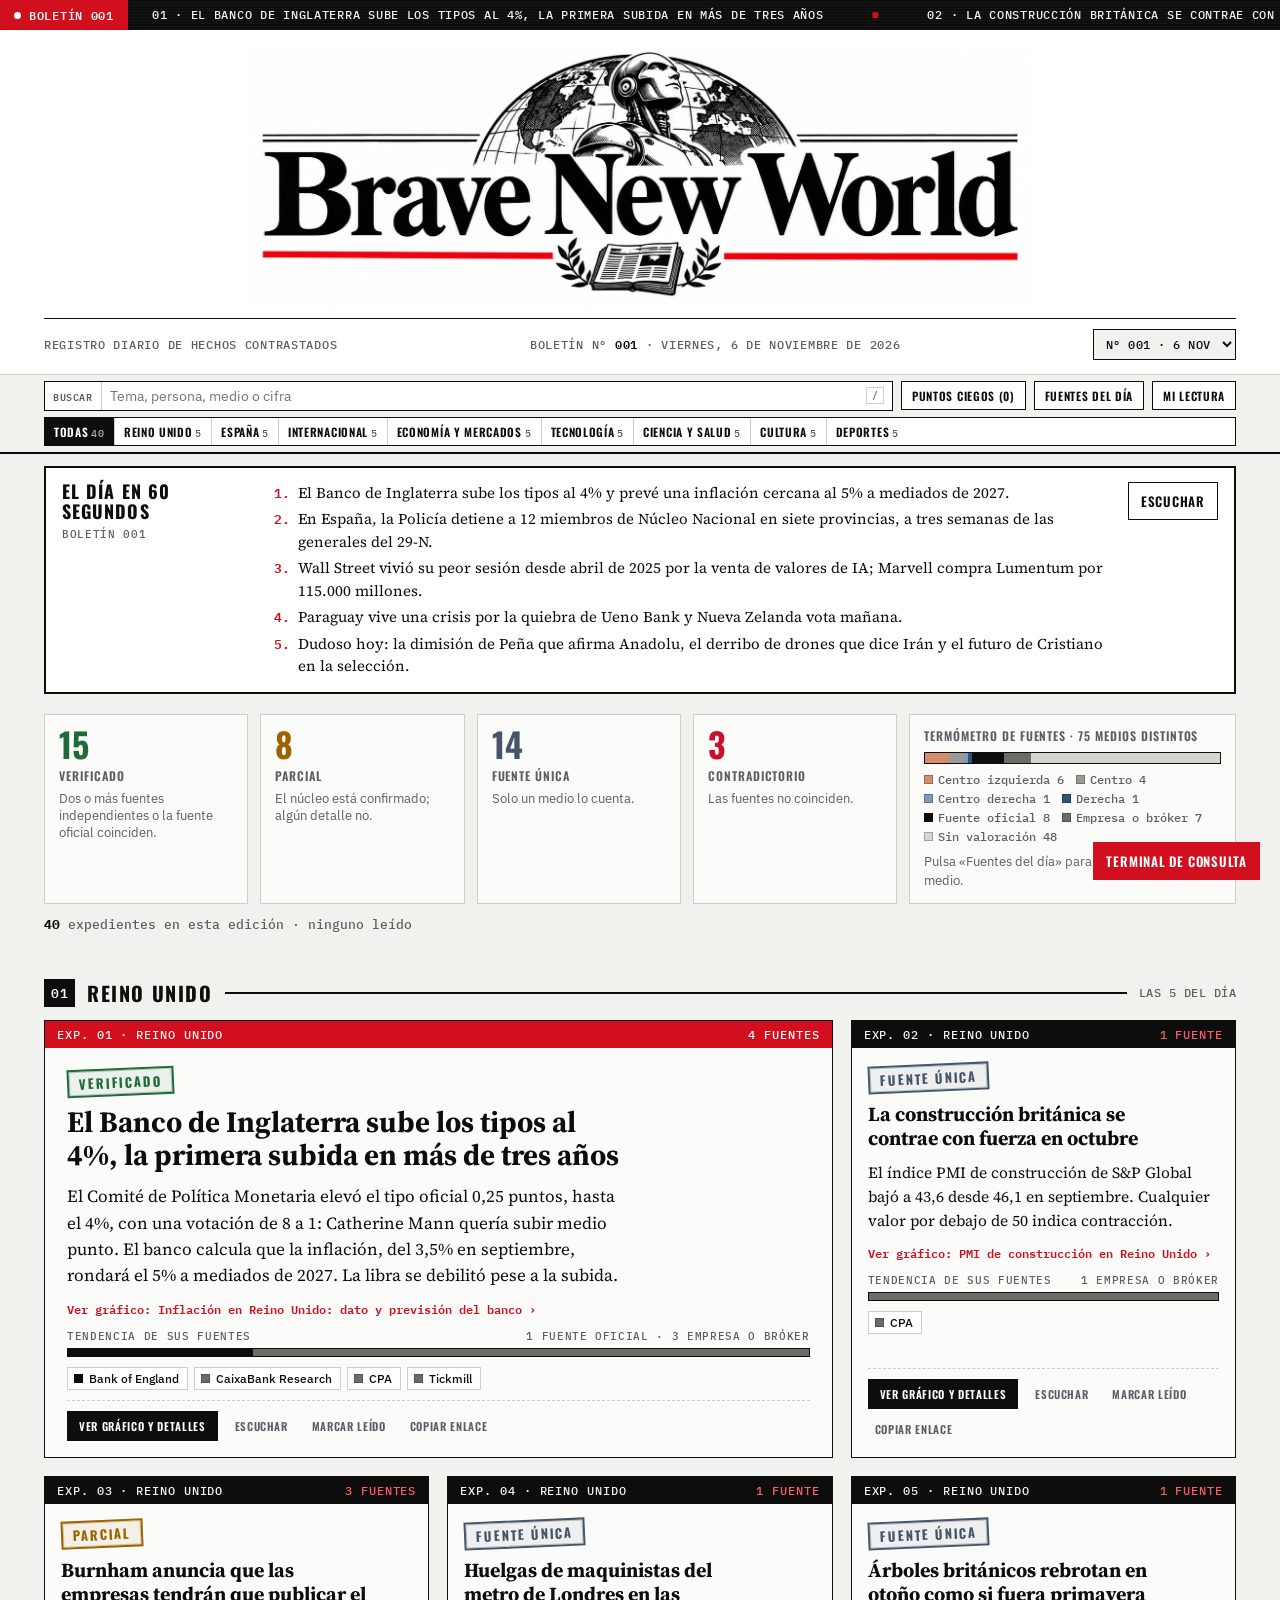
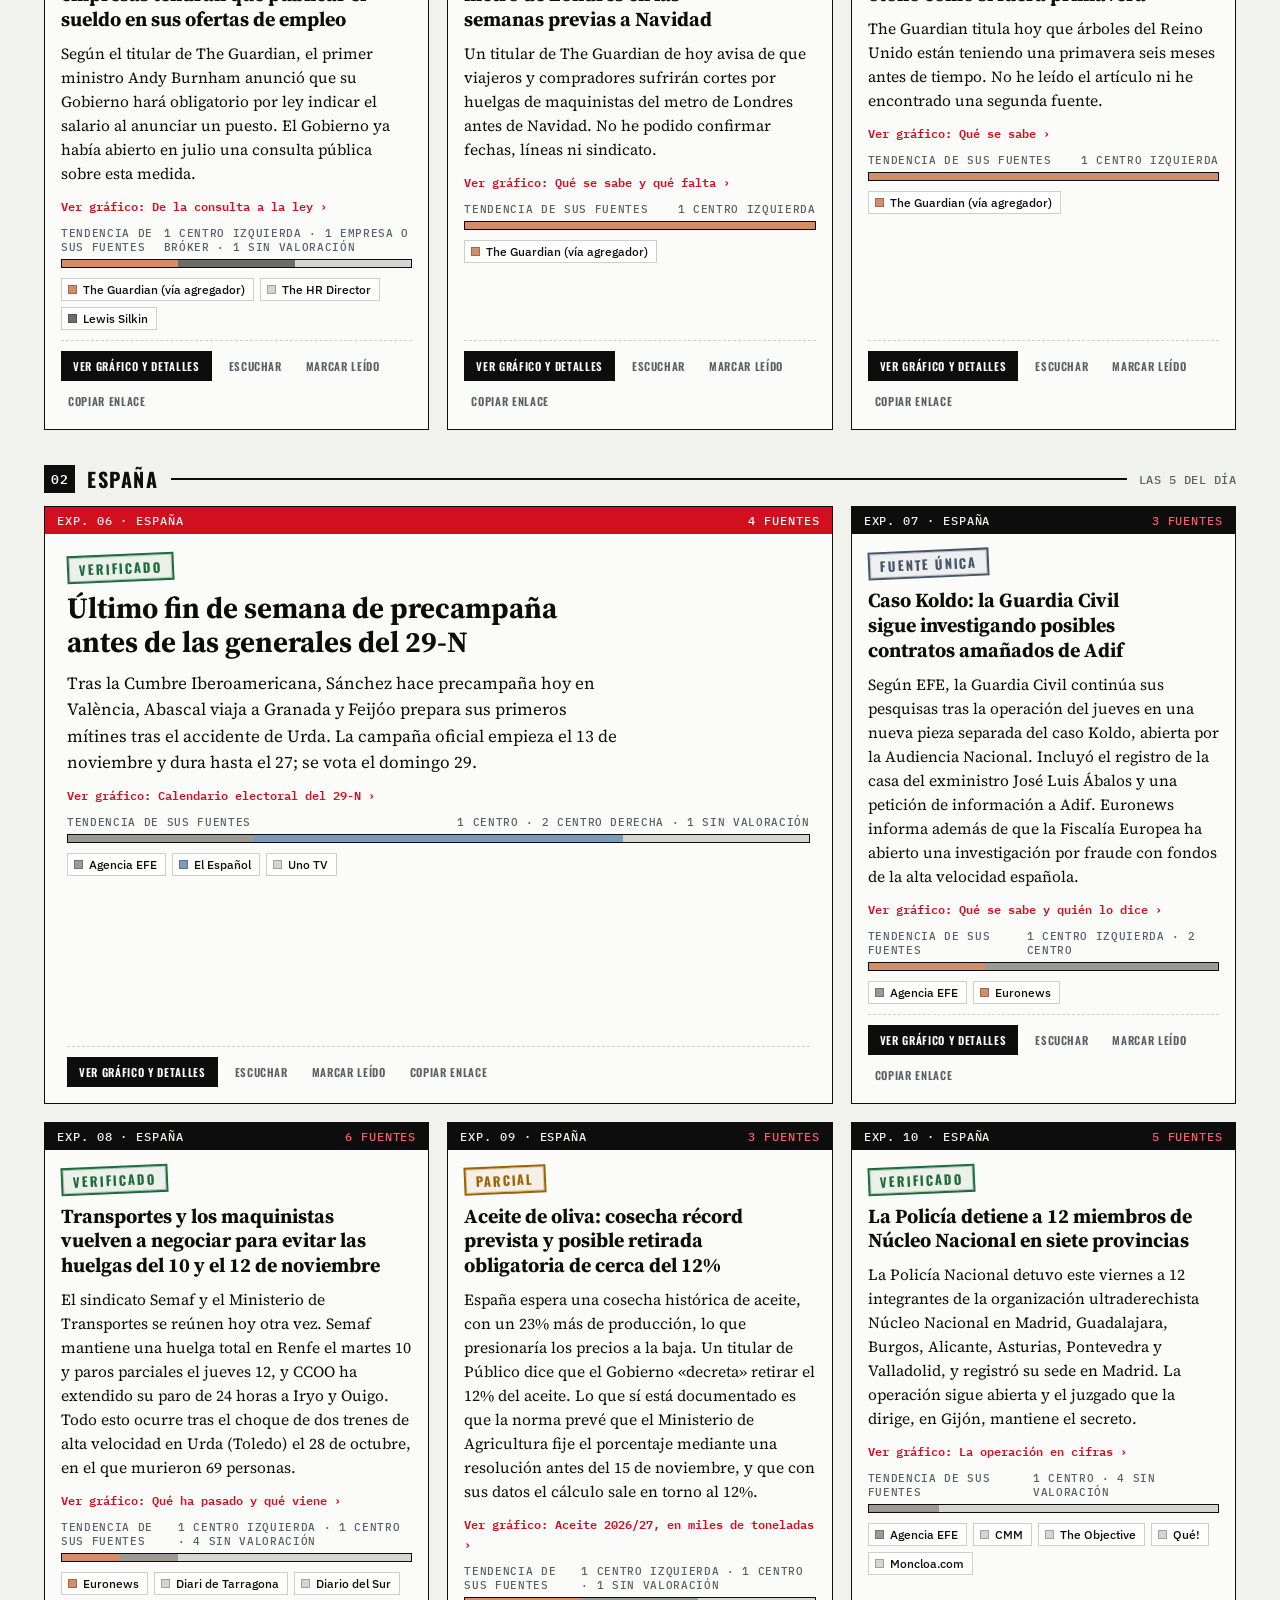
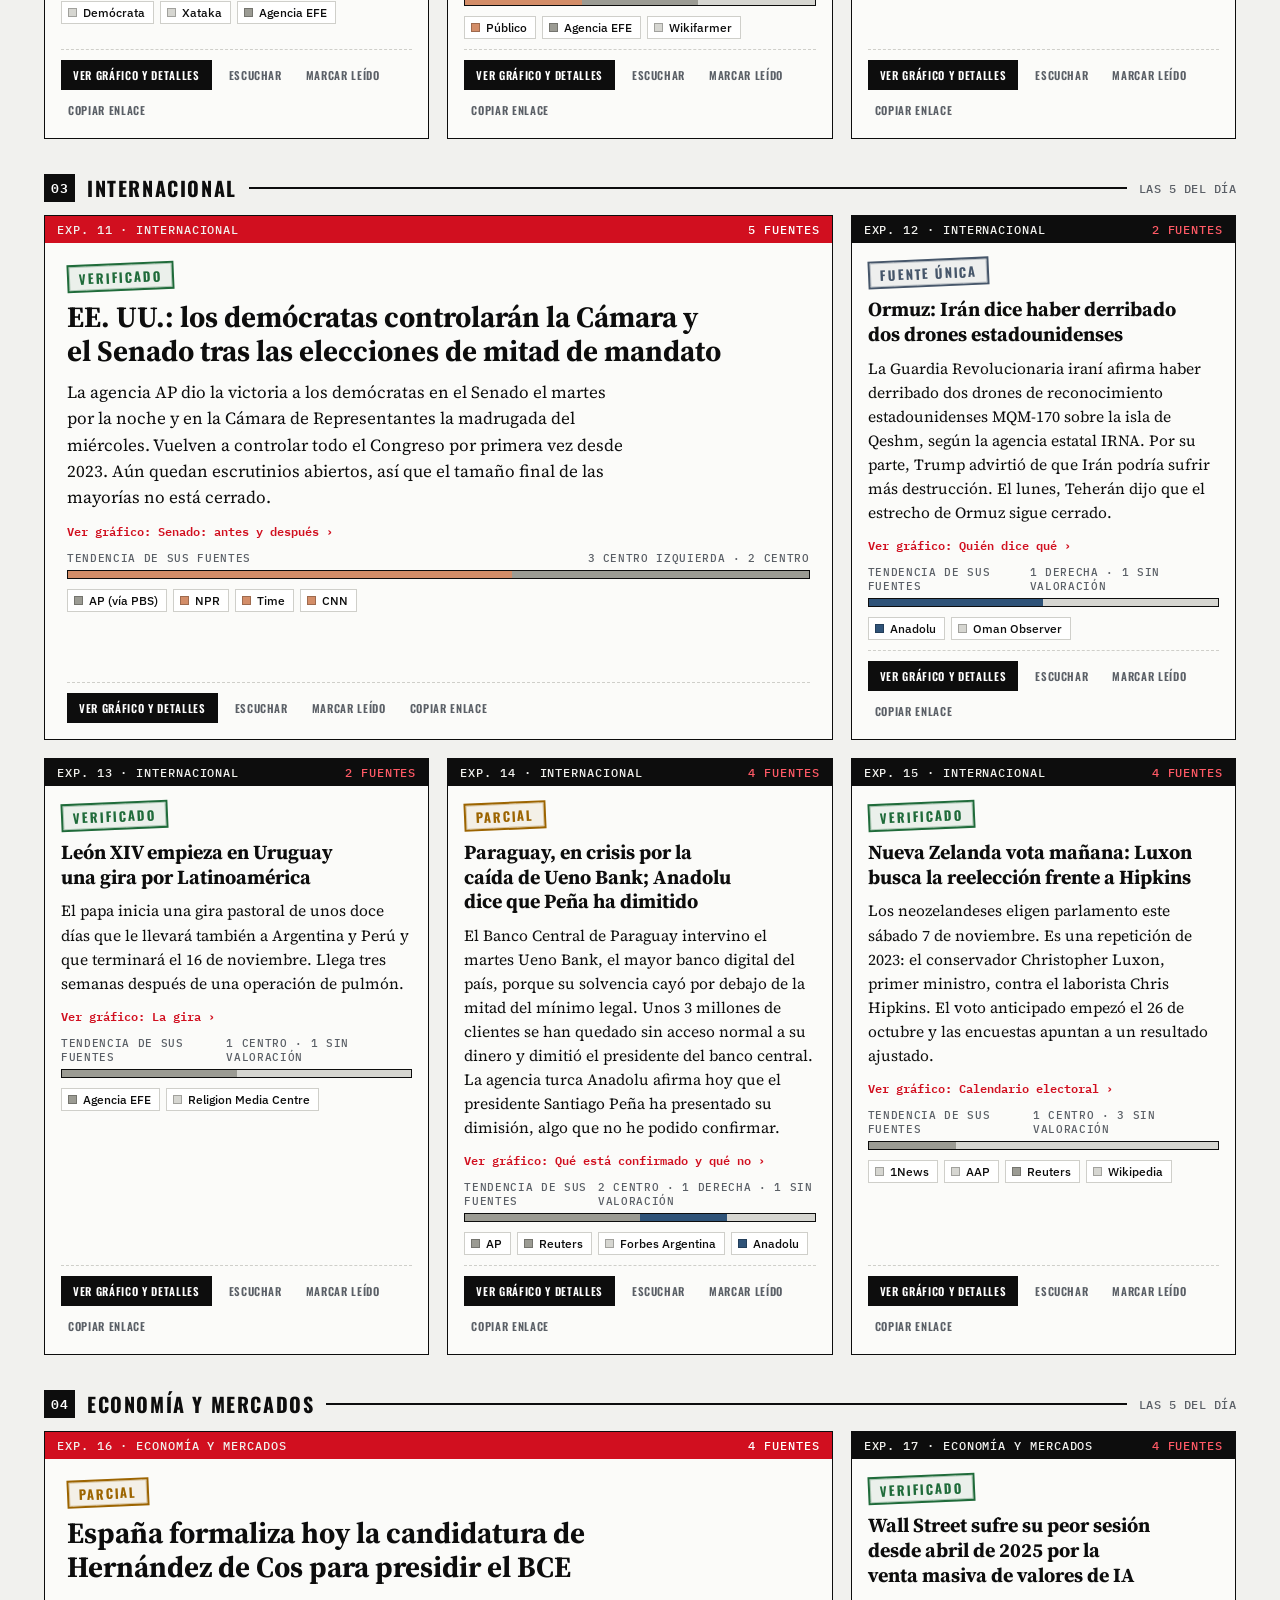
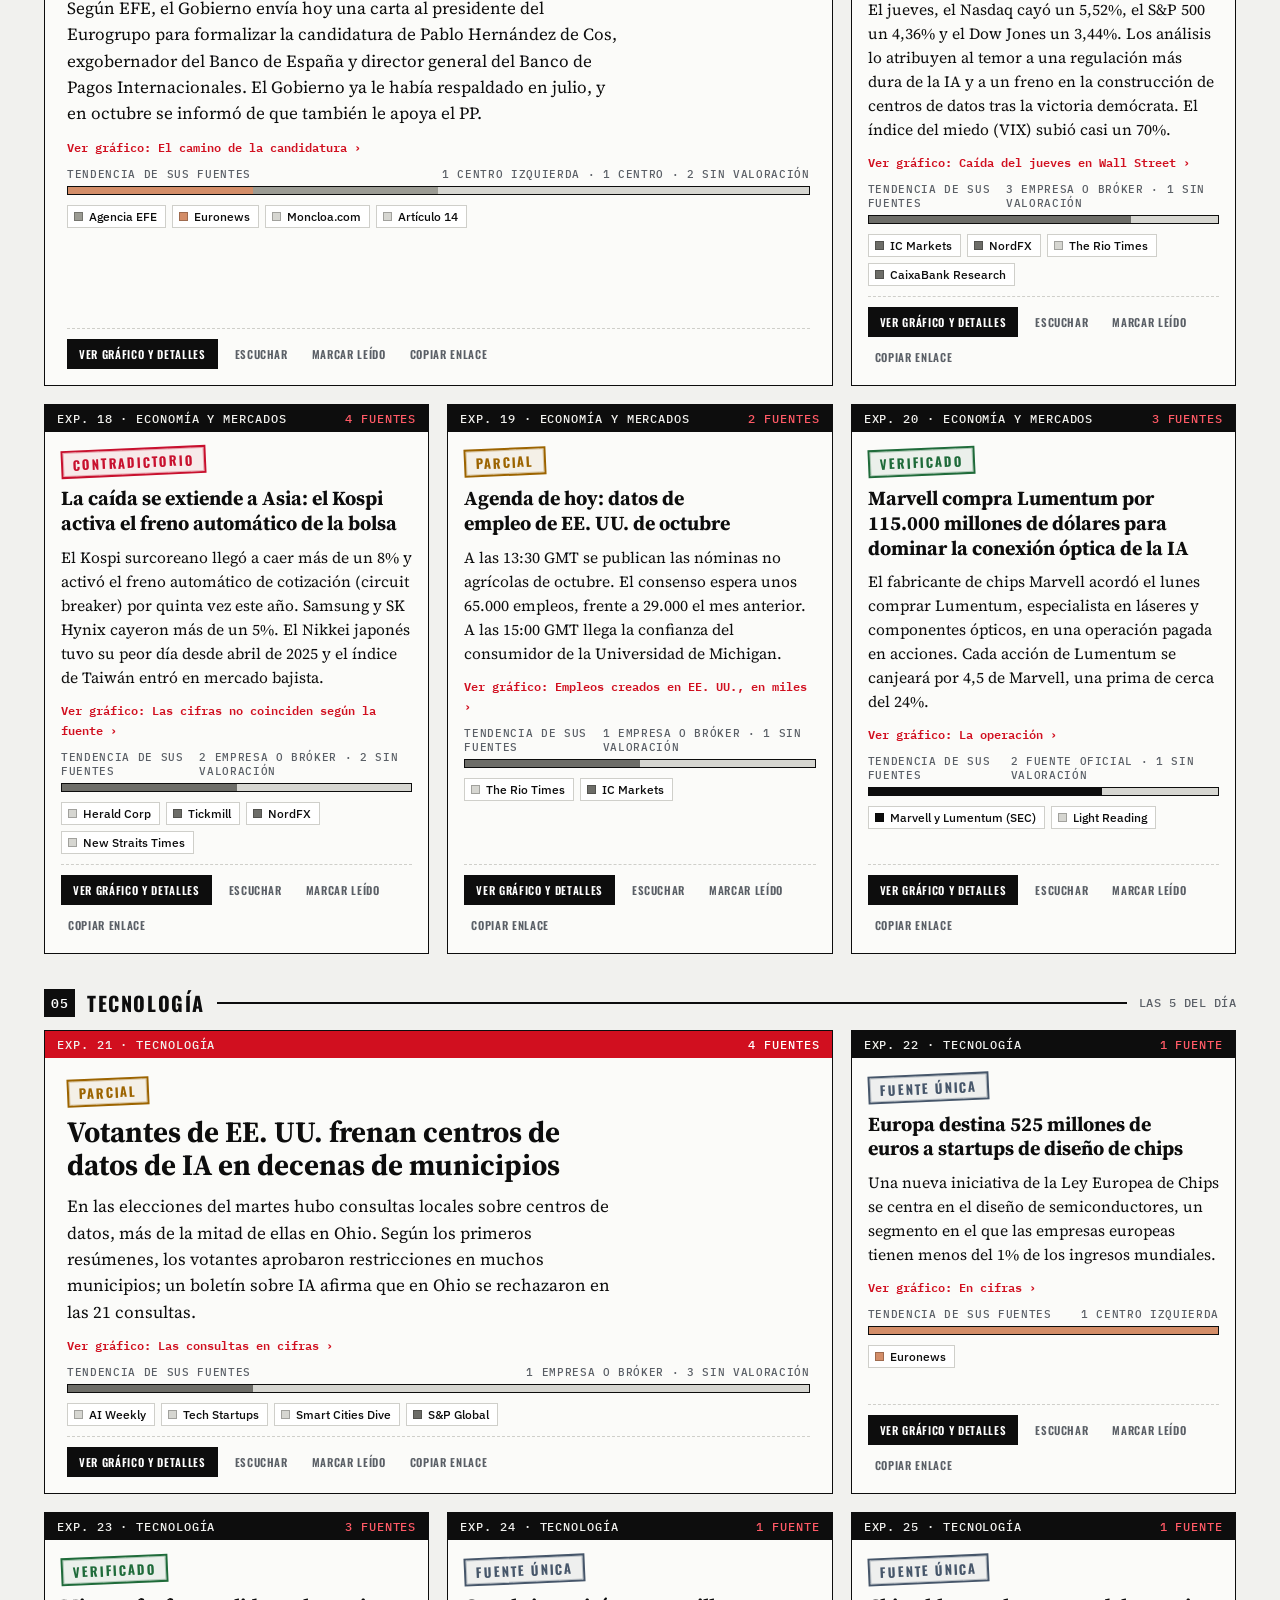
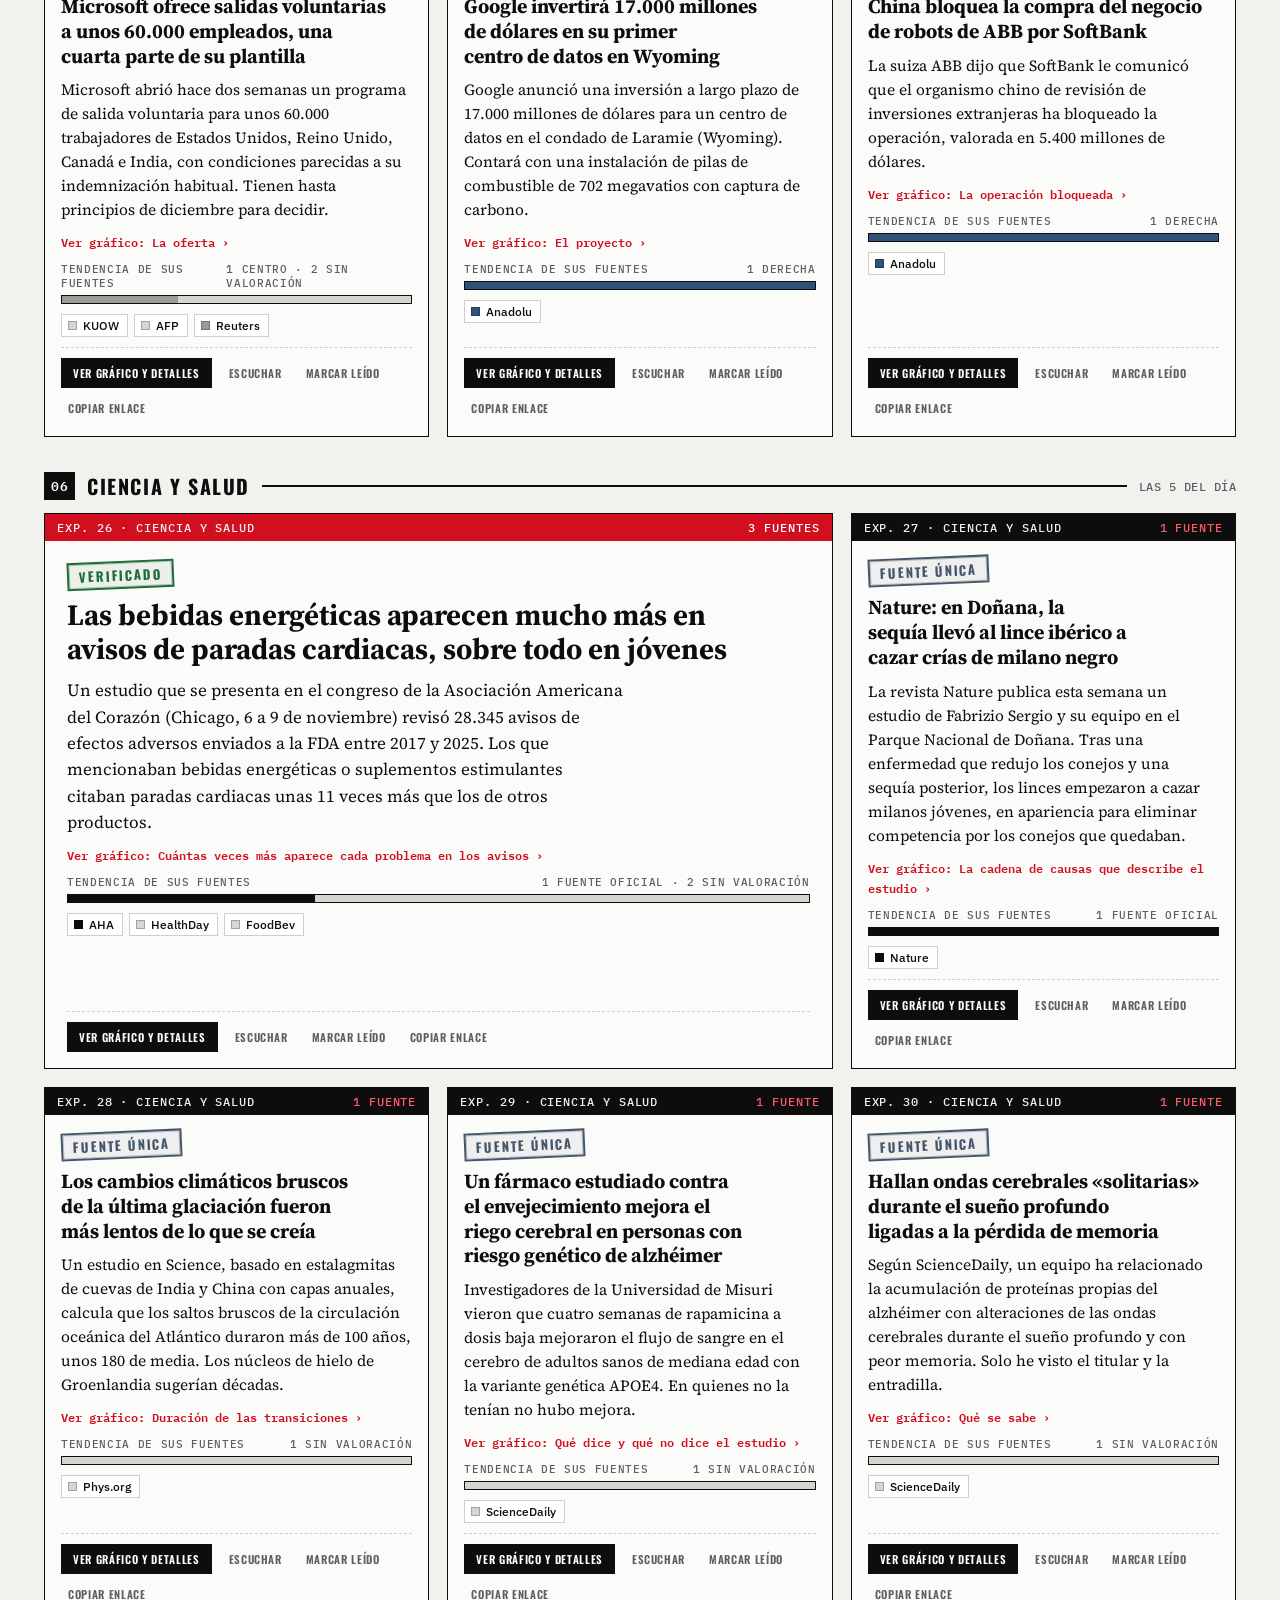
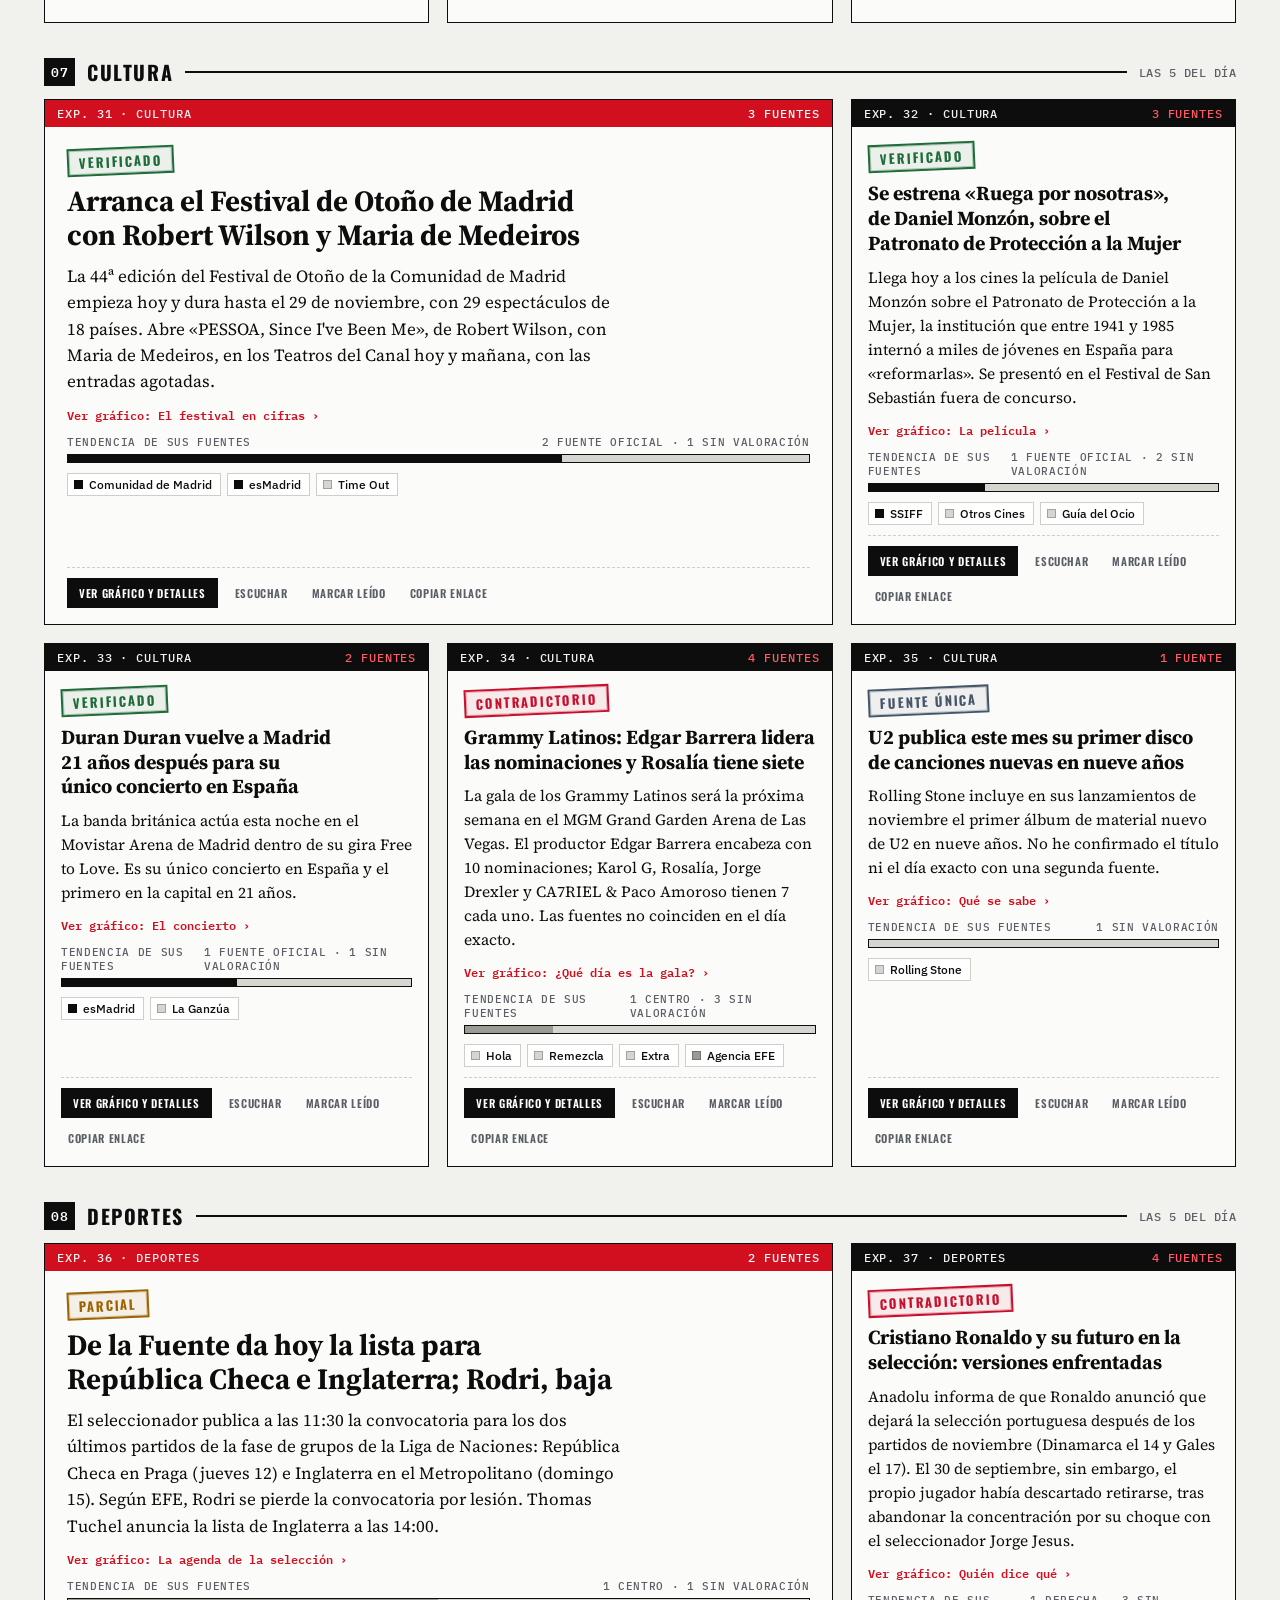
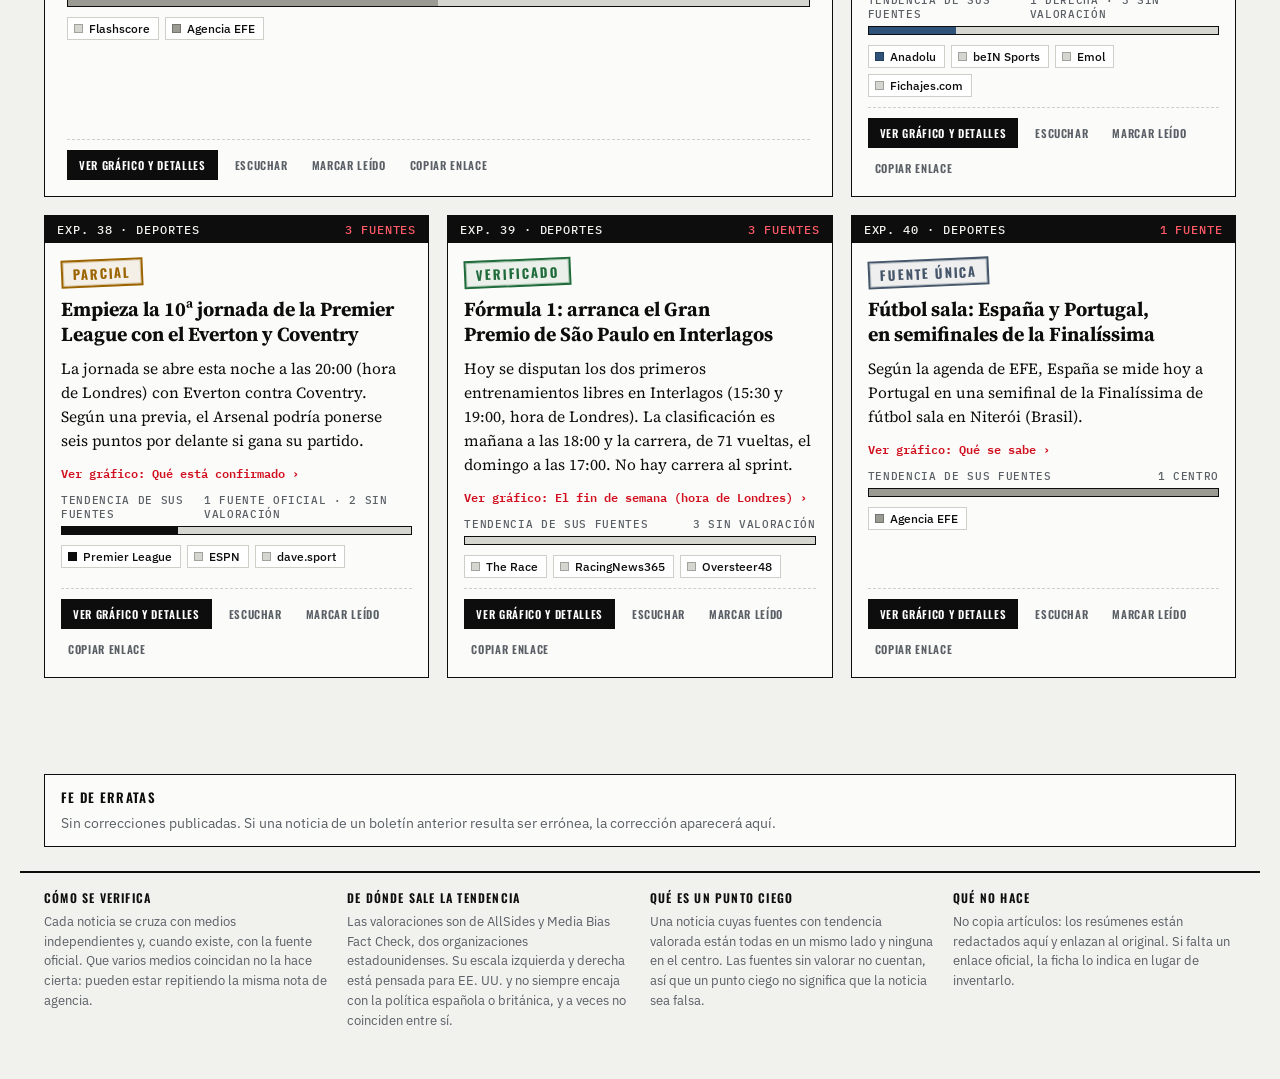
==== Vibe Coding Projects/05-brave-new-world/index.html @ 131b0b9c "Add 05 Brave New World: daily verified news and iPhone widget Co-Authored-By: Claude Opus 5.5 <norep" ====
<!DOCTYPE html>
<html lang="es">
<head>
<meta charset="utf-8">
<meta name="viewport" content="width=device-width, initial-scale=1">
<title>Brave New World</title>
<link rel="preconnect" href="https://fonts.googleapis.com">
<link rel="preconnect" href="https://fonts.gstatic.com" crossorigin>
<link href="https://fonts.googleapis.com/css2?family=Oswald:wght@500;600;700&family=Source+Serif+4:opsz,wght@8..60,400;8..60,600;8..60,700&family=IBM+Plex+Sans:wght@400;500;600&family=IBM+Plex+Mono:wght@400;500;600&display=swap" rel="stylesheet">
<style>
/* Layout: archivo de un régimen burocrático. Cabecera con el logotipo, teletipo, barra de control fija,
   expedientes en rejilla con sello de verificación y termómetro de fuentes. Un solo tema: papel y tinta. */
:root{
  --paper:#f1f1ee; --sheet:#fbfbf9; --ink:#0d0d0d; --steel:#5a5f66; --rule:#cfcfca; --red:#d10f1f;
  --ok:#1f6b3a; --part:#9c6400; --one:#46566a; --bad:#c8102e;
  --l-izq:#a4472a; --l-cizq:#d38d68; --l-centro:#9b9b93; --l-cder:#7d9ab8; --l-der:#2f5378; --l-oficial:#0d0d0d; --l-empresa:#6d6d68; --l-nd:#d6d6d1;
  --f-label:"Oswald","Arial Narrow",Impact,sans-serif;
  --f-head:"Source Serif 4",Georgia,"Times New Roman",serif;
  --f-body:"IBM Plex Sans",system-ui,-apple-system,"Segoe UI",sans-serif;
  --f-mono:"IBM Plex Mono",ui-monospace,Menlo,monospace;
  color-scheme:light;
}
*{box-sizing:border-box}
html,body{margin:0}
body{background:var(--paper);color:var(--ink);font:15px/1.55 var(--f-body);-webkit-font-smoothing:antialiased}
a{color:inherit}
button{font:inherit;color:inherit}
:focus-visible{outline:2px solid var(--red);outline-offset:2px}
.sr{position:absolute;width:1px;height:1px;overflow:hidden;clip:rect(0 0 0 0)}

/* Teletipo */
.tape{background:var(--ink);color:#f1f1ee;font:500 12px/1 var(--f-mono);letter-spacing:.06em;text-transform:uppercase;display:flex;align-items:stretch;overflow:hidden;
  background-image:repeating-linear-gradient(0deg,rgba(255,255,255,.03) 0 1px,transparent 1px 3px)}
.tape .lbl{background:var(--red);padding:9px 14px;white-space:nowrap;display:flex;align-items:center;gap:8px;font-weight:600}
.tape .lbl i{width:7px;height:7px;background:#fff;border-radius:50%;display:inline-block;animation:blink 1.4s steps(2) infinite}
.tape .run{flex:1;overflow:hidden;position:relative}
.tape .track{display:inline-flex;gap:48px;white-space:nowrap;padding:9px 0 9px 24px;animation:run 90s linear infinite}
.tape .track button{background:none;border:0;padding:0;cursor:pointer;font:inherit;color:inherit;letter-spacing:inherit;text-transform:inherit}
.tape .track button:hover{color:#fff;text-decoration:underline}
.tape .track span.sep{color:var(--red)}
.tape:hover .track{animation-play-state:paused}
@keyframes run{from{transform:translateX(0)}to{transform:translateX(-50%)}}
@keyframes blink{50%{opacity:0}}
@media (prefers-reduced-motion: reduce){.tape .track{animation:none}.tape .lbl i{animation:none}*{transition:none!important}}

/* Cabecera */
.mast{background:#fff;border-bottom:1px solid var(--rule)}
.mast .in{max-width:1240px;margin:0 auto;padding:18px 24px 14px;display:flex;flex-direction:column;align-items:center;gap:10px}
.mast img{width:min(780px,100%);height:auto;display:block}
.mast .meta{width:100%;display:flex;justify-content:space-between;align-items:center;gap:16px;flex-wrap:wrap;font:500 12px var(--f-mono);text-transform:uppercase;letter-spacing:.06em;color:var(--steel);border-top:1px solid var(--ink);padding-top:10px}
.mast .meta b{color:var(--ink);font-weight:600}
.mast select{font:500 12px var(--f-mono);text-transform:uppercase;letter-spacing:.04em;color:var(--ink);background:var(--paper);border:1px solid var(--ink);border-radius:0;padding:6px 8px;cursor:pointer}

/* Barra de control */
.ctrl{position:relative;z-index:15;background:var(--paper);border-bottom:2px solid var(--ink)}
.ctrl .in{max-width:1240px;margin:0 auto;padding:10px 24px;display:flex;gap:10px;align-items:center;flex-wrap:wrap}
.search{flex:1 1 260px;display:flex;align-items:center;border:1px solid var(--ink);background:#fff}
.search span{font:600 11px var(--f-mono);padding:0 10px;color:var(--steel);text-transform:uppercase;letter-spacing:.06em;border-right:1px solid var(--rule);align-self:stretch;display:flex;align-items:center}
.search input{flex:1;border:0;background:transparent;font:15px var(--f-body);padding:9px 10px;min-width:0;color:var(--ink)}
.search input:focus{outline:none}
.search:focus-within{box-shadow:0 0 0 2px var(--red)}
.search kbd{font:500 11px var(--f-mono);border:1px solid var(--rule);padding:2px 6px;margin-right:8px;color:var(--steel)}
.tabs{display:flex;gap:0;border:1px solid var(--ink);background:#fff;flex-wrap:wrap}
.tabs button{border:0;border-right:1px solid var(--rule);background:transparent;padding:8px 10px;font:600 12.5px var(--f-label);text-transform:uppercase;letter-spacing:.06em;cursor:pointer}
.tabs button:last-child{border-right:0}
.tabs button:hover{background:var(--paper)}
.tabs button[aria-pressed="true"]{background:var(--ink);color:#fff}
.tabs button small{font:500 11px var(--f-mono);opacity:.7;margin-left:4px}
.btn{border:1px solid var(--ink);background:#fff;padding:8px 12px;font:600 13px var(--f-label);text-transform:uppercase;letter-spacing:.06em;cursor:pointer;display:inline-flex;gap:6px;align-items:center}
.btn:hover{background:var(--ink);color:#fff}
.btn.red{background:var(--red);border-color:var(--red);color:#fff}
.btn.red:hover{background:var(--ink);border-color:var(--ink)}

/* Panel de estado */
.board{max-width:1240px;margin:0 auto;padding:20px 24px 4px;display:grid;grid-template-columns:repeat(4,minmax(0,1fr)) minmax(0,1.6fr);gap:12px}
.stamp-tile{background:var(--sheet);border:1px solid var(--rule);padding:12px 14px;cursor:pointer;text-align:left;display:flex;flex-direction:column;gap:6px;position:relative}
.stamp-tile[aria-pressed="true"]{border-color:var(--ink);box-shadow:inset 0 0 0 1px var(--ink)}
.stamp-tile .n{font:700 34px/1 var(--f-label);font-variant-numeric:tabular-nums;color:var(--c)}
.stamp-tile .l{font:600 12px var(--f-label);text-transform:uppercase;letter-spacing:.08em;color:var(--steel)}
.stamp-tile .d{font-size:12.5px;color:var(--steel);line-height:1.35}
.thermo{background:var(--sheet);border:1px solid var(--rule);padding:12px 14px;display:flex;flex-direction:column;gap:8px}
.thermo h3{margin:0;font:600 12px var(--f-label);text-transform:uppercase;letter-spacing:.08em;color:var(--steel)}
.bar{display:flex;height:12px;border:1px solid var(--ink);background:#fff}
.bar i{display:block;height:100%}
.legend{display:flex;flex-wrap:wrap;gap:4px 12px;font:500 11.5px var(--f-mono);color:var(--steel)}
.legend span{display:inline-flex;align-items:center;gap:5px}
.legend i{width:9px;height:9px;display:inline-block;border:1px solid rgba(0,0,0,.25)}
.thermo p{margin:0;font-size:12.5px;color:var(--steel)}

.status{max-width:1240px;margin:0 auto;padding:8px 24px 0;font:500 12.5px var(--f-mono);color:var(--steel)}
.status b{color:var(--ink)}
.status button{background:none;border:0;padding:0;text-decoration:underline;cursor:pointer;font:inherit;color:var(--red)}

/* Expedientes */
main{max-width:1240px;margin:0 auto;padding:12px 24px 96px}
.sec{margin-top:22px}
.sec > h2{display:flex;align-items:center;gap:12px;margin:0 0 12px;font:700 20px var(--f-label);text-transform:uppercase;letter-spacing:.08em}
.sec > h2::after{content:"";flex:1;height:2px;background:var(--ink)}
.sec > h2 small{font:500 12px var(--f-mono);color:var(--steel);letter-spacing:.04em;order:3}
.grid{display:grid;grid-template-columns:repeat(auto-fill,minmax(340px,1fr));gap:16px}
.file{background:var(--sheet);border:1px solid var(--ink);display:flex;flex-direction:column;position:relative}
.file.read{opacity:.62}
.file .hd{display:flex;justify-content:space-between;align-items:center;gap:8px;background:var(--ink);color:#f1f1ee;padding:6px 12px;font:500 11.5px var(--f-mono);text-transform:uppercase;letter-spacing:.08em}
.file .hd .red{color:#ff5a66}
.file .bd{padding:16px 16px 14px;display:flex;flex-direction:column;gap:10px;flex:1}
.stamp{align-self:flex-start;transform:rotate(-2.5deg);border:2px solid var(--c);color:var(--c);font:700 13px/1 var(--f-label);letter-spacing:.14em;text-transform:uppercase;padding:6px 10px 5px;background:color-mix(in srgb,var(--c) 7%,transparent);box-shadow:inset 0 0 0 1px color-mix(in srgb,var(--c) 30%,transparent)}
.s-confirmada{--c:var(--ok)} .s-parcial{--c:var(--part)} .s-una_fuente{--c:var(--one)} .s-contradictoria{--c:var(--bad)}
.file h3{margin:0;font:700 20px/1.24 var(--f-head);text-wrap:balance}
.file p.sum{margin:0;font:400 15.5px/1.55 var(--f-head)}
.mini{display:flex;flex-direction:column;gap:5px}
.mini .lab{display:flex;justify-content:space-between;font:500 11px var(--f-mono);text-transform:uppercase;letter-spacing:.06em;color:var(--steel)}
.mini .bar{height:9px}
.chips{display:flex;flex-wrap:wrap;gap:6px}
.chip{display:inline-flex;align-items:center;gap:6px;border:1px solid var(--rule);background:#fff;padding:3px 8px 3px 6px;font:500 12px var(--f-body);cursor:pointer}
.chip i{width:9px;height:9px;display:inline-block;border:1px solid rgba(0,0,0,.25)}
.chip:hover,.chip[aria-expanded="true"]{border-color:var(--ink)}
.acts{display:flex;flex-wrap:wrap;gap:6px;border-top:1px dashed var(--rule);padding-top:10px;margin-top:auto}
.acts button{border:1px solid var(--ink);background:transparent;padding:6px 10px;font:600 12px var(--f-label);text-transform:uppercase;letter-spacing:.06em;cursor:pointer}
.acts button:hover{background:var(--ink);color:#fff}
.acts button.ask{border-color:var(--red);color:var(--red)}
.acts button.ask:hover{background:var(--red);color:#fff}
.open .more{display:flex}
.more{display:none;flex-direction:column;gap:12px;border-top:1px solid var(--ink);padding-top:12px}
.more h4{margin:0 0 6px;font:600 12px var(--f-label);text-transform:uppercase;letter-spacing:.1em}
.facts{margin:0;padding:0;list-style:none;font:500 13.5px/1.5 var(--f-mono);display:flex;flex-direction:column;gap:3px}
.facts li{padding-left:16px;position:relative}
.facts li::before{content:"›";position:absolute;left:2px;color:var(--red);font-weight:600}
.note{font-size:13.5px;color:var(--ink);background:var(--paper);border-left:3px solid var(--c);padding:8px 10px;margin:0}
.srcs{list-style:none;margin:0;padding:0;display:flex;flex-direction:column;gap:8px}
.srcs li{display:grid;grid-template-columns:10px 1fr;gap:4px 10px;font-size:13.5px}
.srcs li > i{width:10px;height:10px;margin-top:5px;border:1px solid rgba(0,0,0,.25)}
.srcs a{font-weight:600;text-decoration:none;border-bottom:1px solid var(--rule)}
.srcs a:hover{border-color:var(--red);color:var(--red)}
.srcs .ab{grid-column:2;color:var(--steel);font-size:12.8px;line-height:1.4}
.srcs .rt{grid-column:2;font:500 11.5px var(--f-mono);color:var(--ink)}
.pop{position:absolute;z-index:12;max-width:320px;background:var(--ink);color:#f1f1ee;padding:10px 12px;font-size:13px;line-height:1.45;box-shadow:0 10px 30px rgba(0,0,0,.25)}
.pop b{display:block;font:600 13px var(--f-label);text-transform:uppercase;letter-spacing:.06em;margin-bottom:4px}
.pop small{display:block;font:500 11.5px var(--f-mono);color:#c9c9c4;margin-top:6px}
.empty{padding:40px;text-align:center;border:1px dashed var(--steel);font:500 13px var(--f-mono);color:var(--steel)}

/* Paneles laterales */
.drawer{position:fixed;top:0;right:0;height:100%;width:min(460px,100%);z-index:30;display:none;flex-direction:column;box-shadow:-16px 0 40px rgba(0,0,0,.25)}
.drawer.open{display:flex}
.drawer .top{display:flex;justify-content:space-between;align-items:flex-start;gap:12px;padding:14px 16px;border-bottom:1px solid currentColor}
.drawer .top .k{font:600 12px var(--f-label);text-transform:uppercase;letter-spacing:.12em}
.drawer .top b{display:block;font:600 16px/1.3 var(--f-head);margin-top:4px}
.drawer .x{border:1px solid currentColor;background:transparent;width:32px;height:32px;font-size:18px;cursor:pointer;flex:none}
.dir{background:var(--sheet);color:var(--ink)}
.dir .list{overflow:auto;padding:8px 16px 24px}
.dir h5{margin:16px 0 6px;font:600 12px var(--f-label);text-transform:uppercase;letter-spacing:.1em;display:flex;align-items:center;gap:8px}
.dir h5 i{width:10px;height:10px;display:inline-block;border:1px solid rgba(0,0,0,.25)}
.dir .o{width:100%;text-align:left;border:1px solid var(--rule);background:#fff;padding:8px 10px;margin-bottom:6px;cursor:pointer;display:flex;flex-direction:column;gap:2px}
.dir .o:hover{border-color:var(--ink)}
.dir .o b{font:600 14px var(--f-body);display:flex;justify-content:space-between;gap:8px}
.dir .o b small{font:500 11px var(--f-mono);color:var(--steel)}
.dir .o span{font-size:12.8px;color:var(--steel)}
.dir .o em{font:500 11.5px var(--f-mono);font-style:normal}
.dir .intro{font-size:13px;color:var(--steel);padding:12px 16px 0;margin:0}
.term{background:#0e0f0f;color:#e8e8e2}
.term .top{border-color:#33352f}
.term .k{color:#ff5a66}
.term .warn{font:500 12px var(--f-mono);color:#a9aaa3;padding:10px 16px;border-bottom:1px solid #33352f}
.msgs{flex:1;overflow:auto;padding:16px;display:flex;flex-direction:column;gap:12px;font:14px/1.55 var(--f-body)}
.m{max-width:94%;white-space:pre-wrap;padding:9px 12px}
.m.u{align-self:flex-end;background:#e8e8e2;color:#0e0f0f}
.m.a{align-self:flex-start;border-left:2px solid #ff5a66;background:#171918}
.m.a::before{content:"BNW>";display:block;font:600 11px var(--f-mono);color:#ff5a66;margin-bottom:4px;letter-spacing:.08em}
.sugg{display:flex;flex-wrap:wrap;gap:6px;padding:0 16px 10px}
.sugg button{border:1px solid #44473f;background:transparent;color:#e8e8e2;padding:5px 9px;font:500 12.5px var(--f-mono);cursor:pointer}
.sugg button:hover{border-color:#ff5a66;color:#ff5a66}
.term form{display:flex;border-top:1px solid #33352f}
.term input{flex:1;background:transparent;border:0;color:#e8e8e2;font:14px var(--f-mono);padding:14px 16px;min-width:0}
.term input:focus{outline:none;background:#171918}
.term form button{border:0;background:var(--red);color:#fff;font:600 13px var(--f-label);text-transform:uppercase;letter-spacing:.1em;padding:0 18px;cursor:pointer}
.scrim{position:fixed;inset:0;background:rgba(13,13,13,.35);z-index:25;display:none}
.scrim.on{display:block}
.toast{position:fixed;left:50%;bottom:24px;transform:translateX(-50%);background:var(--ink);color:#fff;font:500 13px var(--f-mono);padding:10px 14px;z-index:40;display:none}
.toast.on{display:block}
.fab{position:fixed;right:20px;bottom:20px;z-index:20}

footer{max-width:1240px;margin:0 auto;padding:0 24px 48px;font-size:12.8px;color:var(--steel);display:grid;grid-template-columns:repeat(4,minmax(0,1fr));gap:20px;border-top:2px solid var(--ink);padding-top:16px}
footer h6{margin:0 0 6px;font:600 12px var(--f-label);text-transform:uppercase;letter-spacing:.1em;color:var(--ink)}
footer p{margin:0}

.tape{position:sticky;top:0;z-index:16}
.ctrl{position:sticky;top:var(--tapeH,30px)}
.ctrl.stuck{box-shadow:0 6px 14px -10px rgba(0,0,0,.45)}
@media (max-width:640px){
  .ctrl .in{padding-top:8px;padding-bottom:8px;gap:8px}
  .ctrl.stuck .btn{display:none}
}
@media (max-width:980px){
  .board{grid-template-columns:repeat(2,minmax(0,1fr))}
  .thermo{grid-column:1 / -1}
  footer{grid-template-columns:1fr}
}
@media (max-width:640px){
  .tabs{width:100%;overflow-x:auto;flex-wrap:nowrap}
  .tabs button{white-space:nowrap}
  .grid{grid-template-columns:1fr}
  .mast .in,.ctrl .in,.board,.status,main,footer{padding-left:16px;padding-right:16px}
  .search kbd{display:none}
}

/* búsqueda fuera del boletín */
.outside{max-width:1240px;margin:0 auto 6px;padding:0 24px}
.outside .box{border:1px solid var(--ink);background:#fff;padding:14px 16px;display:flex;flex-direction:column;gap:10px}
.outside h3{margin:0;font:600 13px var(--f-label);text-transform:uppercase;letter-spacing:.08em}
.outside h3 b{color:var(--red)}
.outside p{margin:0;font-size:13.5px;color:var(--steel)}
.outside .links{display:flex;flex-wrap:wrap;gap:8px}
.outside .links a{border:1px solid var(--ink);padding:6px 10px;font:600 12px var(--f-label);text-transform:uppercase;letter-spacing:.06em;color:var(--ink);text-decoration:none;background:var(--paper)}
.outside .links a:hover{background:var(--ink);color:#fff}
.outside .askq{align-self:flex-start;background:var(--red);color:#fff;border:0;padding:8px 12px;font:600 12px var(--f-label);text-transform:uppercase;letter-spacing:.06em;cursor:pointer}
@media (max-width:640px){.outside{padding:0 16px}}

/* v4 */
.brief{max-width:1240px;margin:0 auto;padding:12px 24px 0}
.brief .box{background:#fff;border:2px solid var(--ink);display:grid;grid-template-columns:200px 1fr auto;gap:16px;align-items:start;padding:14px 16px}
.brief h3{margin:0;font:700 18px/1.1 var(--f-label);text-transform:uppercase;letter-spacing:.06em}
.brief h3 small{display:block;font:500 11px var(--f-mono);color:var(--steel);letter-spacing:.06em;margin-top:6px}
.brief ol{margin:0;padding-left:20px;font:400 15px/1.5 var(--f-head);display:flex;flex-direction:column;gap:4px}
.brief ol li::marker{font:600 13px var(--f-mono);color:var(--red)}
.brief .side{display:flex;flex-direction:column;gap:6px}
.flag{display:inline-flex;align-items:center;gap:6px;font:600 11px var(--f-mono);text-transform:uppercase;letter-spacing:.06em;padding:3px 7px;border:1px dashed var(--red);color:var(--red);background:#fff;align-self:flex-start}
.flag.f{border-style:solid;border-color:var(--ink);color:var(--ink)}
.flags{display:flex;flex-wrap:wrap;gap:6px}
.btn[aria-pressed="true"]{background:var(--red);border-color:var(--red);color:#fff}
.errata{max-width:1240px;margin:0 auto 24px;padding:0 24px}
.errata .box{border:1px solid var(--ink);background:var(--sheet);padding:12px 16px}
.errata h3{margin:0 0 6px;font:600 13px var(--f-label);text-transform:uppercase;letter-spacing:.1em}
.errata ul{margin:0;padding-left:18px;font-size:13.5px}
.errata p{margin:0;font-size:13.5px;color:var(--steel)}
.me{background:var(--sheet);color:var(--ink)}
.me .body{overflow:auto;padding:12px 16px 24px;display:flex;flex-direction:column;gap:18px}
.me h4{margin:0 0 6px;font:600 12px var(--f-label);text-transform:uppercase;letter-spacing:.1em}
.me p{margin:0;font-size:13.5px;color:var(--steel)}
.me form{display:flex;border:1px solid var(--ink);background:#fff}
.me input{flex:1;border:0;padding:9px 10px;font:14px var(--f-body);min-width:0;background:transparent}
.me input:focus{outline:none}
.me form button{border:0;border-left:1px solid var(--ink);background:var(--ink);color:#fff;font:600 12px var(--f-label);text-transform:uppercase;letter-spacing:.08em;padding:0 14px;cursor:pointer}
.tags{display:flex;flex-wrap:wrap;gap:6px;margin-top:8px}
.tags span{display:inline-flex;align-items:center;gap:6px;border:1px solid var(--ink);background:#fff;padding:3px 4px 3px 8px;font:500 12.5px var(--f-mono)}
.tags button{border:0;background:var(--ink);color:#fff;width:20px;height:20px;cursor:pointer;line-height:1}
.speaking{box-shadow:0 0 0 2px var(--red)}
@media (max-width:980px){ .brief .box{grid-template-columns:1fr} }
@media (max-width:640px){ .brief{padding-left:16px;padding-right:16px} .errata{padding-left:16px;padding-right:16px} .fab{right:12px;bottom:12px;padding:8px 10px;font-size:12px} }

/* v5 visuales */
.ttl{all:unset;cursor:pointer;font:inherit;text-wrap:balance}
.ttl:hover{text-decoration:underline;text-decoration-color:var(--red);text-underline-offset:4px}
.ttl:focus-visible{outline:2px solid var(--red);outline-offset:2px}
.peek{align-self:flex-start;border:0;background:none;padding:0;cursor:pointer;font:600 12px var(--f-mono);color:var(--red);text-align:left}
.peek:hover{text-decoration:underline}
.hb{display:flex;flex-direction:column;gap:9px;position:relative}
.hb-row{display:flex;flex-direction:column;gap:3px}
.hb-l{font:500 12.5px var(--f-body);color:var(--ink)}
.hb-t{position:relative;height:16px;margin-right:78px}
.hb-t i{display:block;height:16px;background:var(--ink)}
.hb-t b{position:absolute;top:0;line-height:16px;font:600 13px/16px var(--f-mono);white-space:nowrap}
.hb-row.hl .hb-t i{background:var(--red)} .hb-row.hl .hb-t b{color:var(--red)}
.hb-row.dim .hb-t i{background:repeating-linear-gradient(90deg,#fff 0 6px,var(--l-centro) 6px 9px);outline:1px dashed var(--ink)}
.hb-row.dim .hb-l::after{content:" · previsión";color:var(--steel);font-family:var(--f-mono);font-size:11px}
.hb-axis{position:relative;height:16px;margin-right:78px}
.hb-ref{position:absolute;top:-999px;bottom:0;border-left:2px dashed var(--red);pointer-events:none}
.hb{overflow:hidden}
.hb-ref span{position:absolute;bottom:0;left:6px;white-space:nowrap;font:600 11px var(--f-mono);color:var(--red);background:#fff;padding:0 3px}
.hb-note{font:500 11px var(--f-mono);color:var(--steel)}
.cmp{display:flex;flex-direction:column;gap:10px}
.cmp-row{display:flex;flex-direction:column;gap:3px}
.cmp-bar{display:flex;height:24px;position:relative;border:1px solid var(--ink)}
.cmp-bar i{display:flex;align-items:center;font:600 12px var(--f-mono);color:#fff;font-style:normal;padding:0 6px;overflow:hidden;white-space:nowrap}
.cmp-bar i.a{background:var(--l-cizq)} .cmp-bar i.b{background:var(--l-der);justify-content:flex-end}
.cmp-bar .half{position:absolute;left:50%;top:-4px;bottom:-4px;border-left:2px solid var(--ink)}
.why{margin:0;font:500 13.5px/1.45 var(--f-body);background:var(--paper);border-left:3px solid var(--red);padding:8px 10px}
.why b{font:600 11px var(--f-mono);text-transform:uppercase;letter-spacing:.08em;color:var(--red);display:block;margin-bottom:2px}
.viz{border:1px solid var(--ink);background:#fff;padding:10px 12px 8px}
.viz h5{margin:0 0 8px;font:600 12px var(--f-label);text-transform:uppercase;letter-spacing:.08em}
.viz .src{font:500 10.5px var(--f-mono);color:var(--steel);margin-top:6px;letter-spacing:.02em}
.viz svg{display:block;width:100%;height:auto;overflow:visible}
.viz svg text{font-family:"IBM Plex Mono",monospace}
.tl{list-style:none;margin:0;padding:0 0 0 14px;border-left:2px solid var(--ink);display:flex;flex-direction:column;gap:7px}
.tl li{position:relative;font-size:13.5px;line-height:1.35}
.tl li::before{content:"";position:absolute;left:-20px;top:4px;width:10px;height:10px;background:#fff;border:2px solid var(--ink)}
.tl li.hl::before{background:var(--red);border-color:var(--red)}
.tl li.hl{font-weight:600}
.tl b{font:600 12px var(--f-mono);display:inline-block;min-width:58px;color:var(--steel)}
.tl li.hl b{color:var(--red)}
.steps{list-style:none;margin:0;padding:0;display:grid;gap:6px}
.steps li{display:grid;grid-template-columns:22px 1fr;gap:8px;font-size:13.5px;line-height:1.35;align-items:start}
.steps li span{width:22px;height:22px;background:var(--ink);color:#fff;font:600 12px var(--f-mono);display:flex;align-items:center;justify-content:center}
.steps li.hl span{background:var(--red)}
.steps li.dim{color:var(--steel)}
.steps li.dim span{background:var(--l-centro)}
.steps em{font:600 11px var(--f-mono);font-style:normal;text-transform:uppercase;letter-spacing:.06em;color:var(--steel);display:block}
.claims{list-style:none;margin:0;padding:0;display:grid;gap:6px}
.claims li{border:1px solid var(--rule);padding:6px 8px;display:grid;grid-template-columns:auto 1fr;gap:2px 8px;font-size:13.5px;line-height:1.35}
.claims li i{grid-row:span 2;font:700 10px var(--f-label);letter-spacing:.08em;text-transform:uppercase;padding:3px 5px;border:1.5px solid currentColor;align-self:start;transform:rotate(-2deg)}
.claims li i.una{color:var(--one)} .claims li i.no{color:var(--bad)} .claims li i.si{color:var(--ok)}
.claims li b{font:600 11.5px var(--f-mono);color:var(--steel)}
.stats{display:grid;grid-template-columns:repeat(auto-fit,minmax(110px,1fr));gap:8px}
.stats div{border-top:3px solid var(--ink);padding-top:6px}
.stats div.dim{border-color:var(--l-centro);color:var(--steel)}
.stats b{display:block;font:700 22px/1.1 var(--f-label)}
.stats span{font-size:12.5px;line-height:1.35;display:block;margin-top:2px}
.terms{margin:0;display:grid;gap:6px}
.terms dt{font:600 12.5px var(--f-mono)}
.terms dd{margin:0 0 0 0;font-size:13.5px;color:var(--ink)}

/* barra compacta */
.ctrl .in{padding-top:6px;padding-bottom:6px;gap:6px 8px}
.search{flex:1 1 220px}
.search span{font-size:10px;padding:0 8px}
.search input{font-size:13.5px;padding:5px 8px}
.search kbd{font-size:10px;padding:1px 5px}
.ctrl .btn{padding:5px 10px;font-size:11.5px}
.tabs{order:5;width:100%}
.tabs button{padding:5px 9px;font-size:11.5px}
.tabs button small{font-size:10px;margin-left:3px}
@media (max-width:640px){
  .ctrl .in{padding-top:5px;padding-bottom:5px}
  .ctrl .btn{padding:4px 8px;font-size:11px}
}

/* rejilla sin huecos y acabado */
.grid{grid-template-columns:repeat(3,minmax(0,1fr));gap:18px;align-items:stretch}
.g5 > .file:first-child{grid-column:span 2}
.g5 > .file:first-child h3{font-size:clamp(24px,2.3vw,30px);line-height:1.15}
.g5 > .file:first-child p.sum{font-size:17px;line-height:1.55;max-width:62ch}
.g5 > .file:first-child .hd{background:var(--red)}
.g5 > .file:first-child .hd .red{color:#fff}
.g5 > .file:first-child .bd{padding:20px 22px 16px}
.file{transition:transform .15s ease,box-shadow .15s ease}
.file:hover{transform:translateY(-2px);box-shadow:6px 6px 0 var(--ink)}
.file.open{box-shadow:6px 6px 0 var(--red)}
.sec{margin-top:34px}
.sec > h2 .no{font:600 13px var(--f-mono);color:#fff;background:var(--ink);padding:3px 7px;letter-spacing:.04em}
.acts{gap:6px 10px}
.acts button{border-color:transparent;padding:5px 6px;font-size:11px;color:var(--steel)}
.acts button:hover{background:transparent;color:var(--ink);text-decoration:underline;text-underline-offset:3px}
.acts button[data-act="toggle"]{border:1px solid var(--ink);background:var(--ink);color:#fff;padding:6px 11px}
.acts button[data-act="toggle"]:hover{background:var(--red);border-color:var(--red);color:#fff;text-decoration:none}
.acts button.ask{color:var(--red)}
@media (max-width:999px){ .grid{grid-template-columns:repeat(2,minmax(0,1fr))} }
@media (max-width:640px){
  .grid{grid-template-columns:1fr}
  .g5 > .file:first-child{grid-column:auto}
  .g5 > .file:first-child .bd{padding:16px}
  .file:hover{transform:none;box-shadow:none}
}
@media (prefers-reduced-motion: reduce){.file{transition:none}.file:hover{transform:none}}

/* búsqueda: resultados primero */
body.searching #brief, body.searching #board, body.searching #errata{display:none}
body.searching #main{min-height:0}
body.searching .outside{margin-top:14px}

/* móvil: letra más grande */
@media (max-width:640px){
  body{font-size:16.5px}
  .file h3,.g5 > .file:first-child h3{font-size:23px;line-height:1.22}
  .file p.sum,.g5 > .file:first-child p.sum{font-size:17.5px;line-height:1.55}
  .peek{font-size:13.5px}
  .mini .lab{font-size:12px}
  .chip{font-size:13.5px;padding:4px 9px 4px 7px}
  .acts button{font-size:12.5px}
  .acts button[data-act="toggle"]{padding:8px 12px}
  .why{font-size:15.5px}
  .why b{font-size:12px}
  .note,.terms dd,.srcs li{font-size:15px}
  .terms dt{font-size:14px}
  .facts{font-size:14.5px}
  .brief ol{font-size:17px}
  .file .hd{font-size:12px}
  .stamp{font-size:13px}
  .search input{font-size:16px}
  .tabs button{font-size:12.5px;padding:7px 10px}
  .tape{font-size:13px}
  .sec > h2{font-size:21px}
  .outside p{font-size:15px}
  .outside .links a{font-size:12.5px;padding:8px 10px}
}
</style>
</head>
<body>
<div class="tape" aria-label="Titulares de la edición">
  <div class="lbl"><i></i><span id="tapeLbl">Boletín</span></div>
  <div class="run"><div class="track" id="track"></div></div>
</div>

<header class="mast"><div class="in">
  <img src="assets/logo.webp" alt="Brave New World" width="1600" height="533">
  <div class="meta">
    <span>Registro diario de hechos contrastados</span>
    <span id="fecha"></span>
    <label><span class="sr">Edición</span><select id="ed" aria-label="Elegir edición"></select></label>
  </div>
</div></header>

<div class="ctrl"><div class="in">
  <label class="search"><span>Buscar</span><input id="q" type="search" placeholder="Tema, persona, medio o cifra" autocomplete="off"><kbd>/</kbd></label>
  <div class="tabs" id="tabs" role="group" aria-label="Secciones"></div>
  <button class="btn" id="blindBtn" type="button" aria-pressed="false">Puntos ciegos</button>
  <button class="btn" id="openDir" type="button">Fuentes del día</button>
  <button class="btn" id="openMe" type="button">Mi lectura</button>
</div></div>

<section class="brief" id="brief" aria-label="El día en 60 segundos"></section>
<section class="board" id="board" aria-label="Resumen de verificación"></section>
<div class="status" id="status"></div>
<section class="outside" id="outside" hidden aria-live="polite"></section>
<main id="main"></main>

<section class="errata" id="errata" aria-label="Fe de erratas"></section>
<footer>
  <div><h6>Cómo se verifica</h6><p>Cada noticia se cruza con medios independientes y, cuando existe, con la fuente oficial. Que varios medios coincidan no la hace cierta: pueden estar repitiendo la misma nota de agencia.</p></div>
  <div><h6>De dónde sale la tendencia</h6><p>Las valoraciones son de AllSides y Media Bias Fact Check, dos organizaciones estadounidenses. Su escala izquierda y derecha está pensada para EE. UU. y no siempre encaja con la política española o británica, y a veces no coinciden entre sí.</p></div>
  <div><h6>Qué es un punto ciego</h6><p>Una noticia cuyas fuentes con tendencia valorada están todas en un mismo lado y ninguna en el centro. Las fuentes sin valorar no cuentan, así que un punto ciego no significa que la noticia sea falsa.</p></div>
  <div><h6>Qué no hace</h6><p>No copia artículos: los resúmenes están redactados aquí y enlazan al original. Si falta un enlace oficial, la ficha lo indica en lugar de inventarlo.</p></div>
</footer>

<button class="btn red fab" id="fab" type="button" hidden>Terminal de consulta</button>
<div class="scrim" id="scrim"></div>

<aside class="drawer dir" id="dir" role="dialog" aria-label="Fuentes del día">
  <div class="top"><div><span class="k">Archivo de fuentes</span><b id="dirTitle">Medios citados hoy</b></div><button class="x" data-close aria-label="Cerrar">×</button></div>
  <p class="intro">Pulsa un medio para ver solo las noticias en las que aparece.</p>
  <div class="list" id="dirList"></div>
</aside>

<aside class="drawer me" id="me" role="dialog" aria-label="Mi lectura">
  <div class="top"><div><span class="k">Mi lectura</span><b>Tu dieta informativa y los temas que sigues</b></div><button class="x" data-close aria-label="Cerrar">×</button></div>
  <div class="body" id="meBody"></div>
</aside>

<aside class="drawer term" id="chat" role="dialog" aria-label="Terminal de consulta">
  <div class="top"><div><span class="k" id="chatKind">Terminal de consulta</span><b id="chatTitle"></b></div><button class="x" data-close aria-label="Cerrar">×</button></div>
  <div class="warn">Responde con las fuentes de esta edición. No navega por internet. Lo que añada por su cuenta lo marca como contexto general.</div>
  <div class="msgs" id="msgs"></div>
  <div class="sugg" id="sugg"></div>
  <form id="form"><input id="ask" placeholder="Escribe tu pregunta" autocomplete="off" aria-label="Pregunta"><button type="submit">Enviar</button></form>
</aside>
<div class="toast" id="toast" role="status"></div>

<script id="seed" type="application/json">{"date": "2026-11-06", "generated": "2026-11-06T16:30:00Z", "note": "Verificación por cruce de fuentes independientes. La tendencia de cada medio viene de AllSides o Media Bias Fact Check cuando existe; si no, se indica.", "stories": [{"id": "uk-boe", "cat": "Reino Unido", "title": "El Banco de Inglaterra sube los tipos al 4%, la primera subida en más de tres años", "summary": "El Comité de Política Monetaria elevó el tipo oficial 0,25 puntos, hasta el 4%, con una votación de 8 a 1: Catherine Mann quería subir medio punto. El banco calcula que la inflación, del 3,5% en septiembre, rondará el 5% a mediados de 2027. La libra se debilitó pese a la subida.", "status": "confirmada", "check": "El comunicado oficial del Banco de Inglaterra confirma la decisión, la votación y las previsiones. CaixaBank Research, CPA y Tickmill recogen la subida por separado.", "facts": ["Bank Rate: 4% (antes 3,75%)", "Votación 8 a 1; Mann votó por subir a 4,25%", "IPC sept. 2026: 3,5%", "Previsión del banco: IPC ~4,5% en T1 2027 y ~5% en T2 2027", "Según CPA, el banco sube su previsión de PIB al 1,6% en 2026 y al 1,3% en 2027 (dato no comprobado en el comunicado)"], "sources": [{"name": "Bank of England (oficial)", "url": "https://www.bankofengland.co.uk/monetary-policy-summary-and-minutes/2026/november-2026", "outlet": "Bank of England", "lean": "oficial", "about": "Banco central del Reino Unido. Es la fuente oficial primaria de la decisión de tipos.", "rating": ""}, {"name": "CaixaBank Research", "url": "https://www.caixabankresearch.com/en/publications/financial-markets-daily-report/06-november-2026", "outlet": "CaixaBank Research", "lean": "empresa", "about": "Servicio de análisis económico del banco español CaixaBank. Es análisis de mercado, no periodismo.", "rating": ""}, {"name": "CPA (UK Business News)", "url": "https://cpa.co.uk/uk-business-news-today-6-november-2026-economy-markets-insolvencies/", "outlet": "CPA", "lean": "empresa", "about": "Blog de una empresa británica que se dirige a pymes que venden a crédito, según su propio texto. No es un medio de comunicación.", "rating": ""}, {"name": "Tickmill", "url": "https://www.tickmill.com/blog/daily-market-outlook-november-6-2026", "outlet": "Tickmill", "lean": "empresa", "about": "Bróker de divisas y CFD. Sus notas de mercado tienen fin comercial.", "rating": ""}], "official": [{"name": "Monetary Policy Summary, noviembre 2026: Bank of England", "url": "https://www.bankofengland.co.uk/monetary-policy-summary-and-minutes/2026/november-2026", "note": "Decisión, votación y previsiones de inflación"}], "why": "Encarece las hipotecas variables y los préstamos en Reino Unido y mejora algo lo que pagan los ahorros. El banco sube tipos para frenar una inflación que espera que siga subiendo.", "terms": [{"t": "Bank Rate", "d": "El tipo de interés oficial del Banco de Inglaterra. Marca lo que cuesta pedir dinero prestado en el país."}, {"t": "IPC", "d": "Índice de precios al consumo: mide cuánto suben los precios. El objetivo del banco es el 2%."}], "visual": {"type": "bars", "title": "Inflación en Reino Unido: dato y previsión del banco", "unit": "%", "ref": {"value": 2, "label": "Objetivo 2%"}, "items": [{"label": "Sept. 2026 (dato)", "value": 3.5}, {"label": "T1 2027 (previsión)", "value": 4.5, "dim": true}, {"label": "T2 2027 (previsión)", "value": 5, "dim": true}], "source": "Bank of England, noviembre 2026"}}, {"id": "uk-pmi", "cat": "Reino Unido", "title": "La construcción británica se contrae con fuerza en octubre", "summary": "El índice PMI de construcción de S&P Global bajó a 43,6 desde 46,1 en septiembre. Cualquier valor por debajo de 50 indica contracción.", "status": "una_fuente", "check": "Solo lo he encontrado en el resumen de CPA. No he podido abrir la publicación original de S&P Global.", "facts": ["PMI construcción oct. 2026: 43,6", "Sept. 2026: 46,1", "Por debajo de 50 = contracción"], "sources": [{"name": "CPA (UK Business News)", "url": "https://cpa.co.uk/uk-business-news-today-6-november-2026-economy-markets-insolvencies/", "outlet": "CPA", "lean": "empresa", "about": "Blog de una empresa británica que se dirige a pymes que venden a crédito, según su propio texto. No es un medio de comunicación.", "rating": ""}], "official": [], "why": "El PMI es un termómetro rápido de la actividad. Por debajo de 50 significa que el sector se está contrayendo, y en octubre cayó todavía más.", "terms": [{"t": "PMI", "d": "Índice basado en encuestas a directivos de compras. 50 es la frontera: por encima crece la actividad, por debajo se reduce."}], "visual": {"type": "bars", "title": "PMI de construcción en Reino Unido", "unit": "", "ref": {"value": 50, "label": "50: frontera entre crecer y caer"}, "min": 40, "items": [{"label": "Septiembre", "value": 46.1}, {"label": "Octubre", "value": 43.6, "hl": true}], "source": "CPA, que cita a S&P Global (una sola fuente)"}}, {"id": "uk-salarios", "cat": "Reino Unido", "title": "Burnham anuncia que las empresas tendrán que publicar el sueldo en sus ofertas de empleo", "summary": "Según el titular de The Guardian, el primer ministro Andy Burnham anunció que su Gobierno hará obligatorio por ley indicar el salario al anunciar un puesto. El Gobierno ya había abierto en julio una consulta pública sobre esta medida.", "why": "Si se aprueba, cualquier persona que busque trabajo en Reino Unido sabrá lo que se paga antes de presentarse. Sus defensores dicen que reduce las brechas salariales; algunas empresas temen que deje a la vista diferencias entre su plantilla actual.", "terms": [{"t": "Consulta pública", "d": "Paso previo a una ley en el que el Gobierno publica la propuesta y recoge opiniones."}, {"t": "Transparencia salarial", "d": "Obligación de informar de cuánto se paga por un puesto."}], "visual": {"type": "steps", "title": "De la consulta a la ley", "items": [{"label": "Julio 2026", "text": "El Gobierno abre una consulta sobre publicar el salario en las ofertas (Lewis Silkin, The HR Director)"}, {"label": "Hoy", "text": "Burnham anuncia la obligación legal (titular de The Guardian)", "hl": true}, {"label": "Después", "text": "Tendría que aprobarse como ley; no hay fecha publicada", "dim": true}], "source": "Lewis Silkin, The HR Director y titular de The Guardian"}, "status": "parcial", "check": "La consulta de julio está confirmada por dos fuentes especializadas. El anuncio de hoy solo lo he visto como titular de The Guardian recogido por un agregador; no he leído los detalles ni el calendario.", "facts": ["Anuncio atribuido a Andy Burnham, primer ministro desde julio de 2026", "La consulta de julio proponía publicar salario y condiciones, o darlos por escrito antes de la entrevista si no hay anuncio", "No se conocen fechas de entrada en vigor"], "sources": [{"name": "Titular de The Guardian (vía agregador)", "url": "https://www.unitedkingdom.online-listing.com/news/blogger/2026/11/06/burnham-to-force-employers-to-publish-salaries-on-job-ads-in-latest-government-small-fix-uk-politics-live/uk/services/", "outlet": "The Guardian (vía agregador)", "lean": "cizq", "about": "Diario británico. Aquí solo se ha visto el titular recogido por un agregador web, no el artículo en la web del diario.", "rating": "AllSides: centro izquierda"}, {"name": "The HR Director", "url": "https://www.thehrdirector.com/?p=159433", "outlet": "The HR Director", "lean": "nd", "about": "Revista británica especializada en recursos humanos.", "rating": ""}, {"name": "Lewis Silkin (julio 2026)", "url": "https://www.lewissilkin.com/insights/2026/07/16/uk-pay-transparency-in-recruitment-pay-ranges-in-job-adverts-are-under-consultation", "outlet": "Lewis Silkin", "lean": "empresa", "about": "Bufete de abogados británico especializado en derecho laboral. Es análisis jurídico, no periodismo.", "rating": ""}], "official": []}, {"id": "uk-metro", "cat": "Reino Unido", "title": "Huelgas de maquinistas del metro de Londres en las semanas previas a Navidad", "summary": "Un titular de The Guardian de hoy avisa de que viajeros y compradores sufrirán cortes por huelgas de maquinistas del metro de Londres antes de Navidad. No he podido confirmar fechas, líneas ni sindicato.", "why": "El metro es el principal transporte de Londres y diciembre es la época de más compras. Si se confirma, afectará a millones de desplazamientos.", "terms": [{"t": "Tube", "d": "Nombre popular del metro de Londres, gestionado por Transport for London (TfL)."}], "visual": {"type": "claims", "title": "Qué se sabe y qué falta", "items": [{"who": "The Guardian (titular)", "says": "Habrá huelgas de maquinistas del metro antes de Navidad.", "ok": "una"}, {"who": "Sin fuente", "says": "Fechas, líneas afectadas y sindicato convocante.", "ok": "no"}], "source": "Titular de The Guardian vía agregador"}, "status": "una_fuente", "check": "Solo el titular. Las búsquedas devuelven sobre todo huelgas de años anteriores (2021), que no sirven para hoy. Antes de viajar, consultar la web de TfL.", "facts": ["Titular del 6 de noviembre de 2026", "Detalles sin confirmar"], "sources": [{"name": "Titular de The Guardian (vía agregador)", "url": "https://www.unitedkingdom.online-listing.com/news/blogger/2026/11/06/burnham-to-force-employers-to-publish-salaries-on-job-ads-in-latest-government-small-fix-uk-politics-live/uk/services/", "outlet": "The Guardian (vía agregador)", "lean": "cizq", "about": "Diario británico. Aquí solo se ha visto el titular recogido por un agregador web, no el artículo en la web del diario.", "rating": "AllSides: centro izquierda"}], "official": [{"name": "Transport for London: estado del servicio", "url": "https://tfl.gov.uk/tube-dlr-overground/status/", "note": "Web oficial para comprobar cortes."}]}, {"id": "uk-arboles", "cat": "Reino Unido", "title": "Árboles británicos rebrotan en otoño como si fuera primavera", "summary": "The Guardian titula hoy que árboles del Reino Unido están teniendo una primavera seis meses antes de tiempo. No he leído el artículo ni he encontrado una segunda fuente.", "why": "Que los árboles echen hojas o flores fuera de temporada puede debilitarlos ante el invierno. Es un tipo de alteración que los científicos relacionan a menudo con temperaturas anómalas, pero aquí no conozco la explicación que da el artículo.", "terms": [{"t": "Fenología", "d": "Ciencia que estudia cuándo ocurren los ciclos de los seres vivos, como la floración."}], "visual": {"type": "claims", "title": "Qué se sabe", "items": [{"who": "The Guardian (titular)", "says": "Árboles del Reino Unido viven una primavera seis meses antes.", "ok": "una"}, {"who": "Sin fuente", "says": "Qué especies, dónde y por qué.", "ok": "no"}], "source": "Titular de The Guardian vía agregador"}, "status": "una_fuente", "check": "Solo titular. La relación con el clima es contexto general, no un dato del artículo.", "facts": ["Titular del 6 de noviembre de 2026"], "sources": [{"name": "Titular de The Guardian (vía agregador)", "url": "https://www.unitedkingdom.online-listing.com/news/blogger/2026/11/06/burnham-to-force-employers-to-publish-salaries-on-job-ads-in-latest-government-small-fix-uk-politics-live/uk/services/", "outlet": "The Guardian (vía agregador)", "lean": "cizq", "about": "Diario británico. Aquí solo se ha visto el titular recogido por un agregador web, no el artículo en la web del diario.", "rating": "AllSides: centro izquierda"}], "official": []}, {"id": "es-29n", "cat": "España", "title": "Último fin de semana de precampaña antes de las generales del 29-N", "summary": "Tras la Cumbre Iberoamericana, Sánchez hace precampaña hoy en València, Abascal viaja a Granada y Feijóo prepara sus primeros mítines tras el accidente de Urda. La campaña oficial empieza el 13 de noviembre y dura hasta el 27; se vota el domingo 29.", "status": "confirmada", "check": "El calendario electoral coincide en El Español y en Uno TV (con AFP). La agenda de hoy de cada líder solo la da EFE.", "facts": ["Votación: domingo 29 nov. 2026, de 9:00 a 20:00 (una hora menos en Canarias)", "Campaña: 13 a 27 nov.", "Prohibido publicar encuestas: 24 a 28 nov.", "Convocatoria publicada en el BOE el 6 oct. 2026 (según El Español)", "Se eligen 350 diputados y 208 senadores (según El Español)"], "sources": [{"name": "EFE (vía Infobae): Temas del día", "url": "https://www.infobae.com/espana/agencias/2026/11/05/temas-del-dia-de-efe-espana-del-viernes-6-de-noviembre-de-2026/", "outlet": "Agencia EFE", "lean": "centro", "about": "Agencia de noticias pública española, propiedad de la SEPI (Estado).", "rating": "MBFC: menos sesgado, fiabilidad alta"}, {"name": "El Español: Calendario", "url": "https://www.elespanol.com/espana/20261005/llega-calendario-elecciones-generales-cierran-listas-electorales/1003744408570_0.html", "outlet": "El Español", "lean": "cder", "about": "Diario digital español fundado en 2015 por Pedro J. Ramírez.", "rating": "MBFC: centro derecha"}, {"name": "Uno TV / AFP", "url": "https://www.unotv.com/internacional/elecciones-en-espana-2026-fechas-proceso-partidos-y-candidatos/", "outlet": "Uno TV", "lean": "nd", "about": "Medio digital mexicano. Aquí reproduce información de AFP.", "rating": ""}, {"name": "El Español: Elecciones 29-N", "url": "https://www.elespanol.com/elecciones/generales/", "outlet": "El Español", "lean": "cder", "about": "Diario digital español fundado en 2015 por Pedro J. Ramírez.", "rating": "MBFC: centro derecha"}], "official": [{"name": "BOE, 6 de octubre de 2026 (convocatoria)", "url": "", "note": "No tengo un enlace verificado al decreto; búscalo en boe.es con esa fecha"}], "why": "Faltan tres semanas para las elecciones generales. Lo que pase en estos días (caso Koldo, huelgas de tren, accidente de Urda) entra de lleno en la campaña.", "terms": [{"t": "Jornada de reflexión", "d": "El día anterior a la votación, en el que no se puede hacer campaña."}], "visual": {"type": "timeline", "title": "Calendario electoral del 29-N", "items": [{"date": "6 nov.", "label": "Hoy: precampaña", "hl": true}, {"date": "13 nov.", "label": "Empieza la campaña oficial"}, {"date": "24 nov.", "label": "Se prohíbe publicar encuestas"}, {"date": "27 nov.", "label": "Termina la campaña"}, {"date": "28 nov.", "label": "Jornada de reflexión"}, {"date": "29 nov.", "label": "Votación, de 9:00 a 20:00"}], "source": "El Español y Uno TV (AFP)"}}, {"id": "es-koldo", "cat": "España", "title": "Caso Koldo: la Guardia Civil sigue investigando posibles contratos amañados de Adif", "summary": "Según EFE, la Guardia Civil continúa sus pesquisas tras la operación del jueves en una nueva pieza separada del caso Koldo, abierta por la Audiencia Nacional. Incluyó el registro de la casa del exministro José Luis Ábalos y una petición de información a Adif. Euronews informa además de que la Fiscalía Europea ha abierto una investigación por fraude con fondos de la alta velocidad española.", "status": "una_fuente", "check": "La operación del jueves solo la he encontrado en despachos de EFE. Los demás resultados de la búsqueda eran registros de 2025. La investigación de la Fiscalía Europea solo aparece como titular de Euronews, sin texto que confirmar.", "facts": ["Nueva pieza separada del caso Koldo en la Audiencia Nacional", "Registro en casa de Ábalos y requerimiento de información a Adif (según EFE)", "Euronews: la Fiscalía Europea abre una investigación por fraude con fondos de la alta velocidad (solo el titular)"], "sources": [{"name": "EFE (vía Infobae): Hoy será noticia", "url": "https://www.infobae.com/espana/agencias/2026/11/05/hoy-sera-noticia-viernes-6-de-noviembre/", "outlet": "Agencia EFE", "lean": "centro", "about": "Agencia de noticias pública española, propiedad de la SEPI (Estado).", "rating": "MBFC: menos sesgado, fiabilidad alta"}, {"name": "EFE (vía Infobae): Temas del día", "url": "https://www.infobae.com/espana/agencias/2026/11/05/temas-del-dia-de-efe-espana-del-viernes-6-de-noviembre-de-2026/", "outlet": "Agencia EFE", "lean": "centro", "about": "Agencia de noticias pública española, propiedad de la SEPI (Estado).", "rating": "MBFC: menos sesgado, fiabilidad alta"}, {"name": "Euronews: Boletín (titular Fiscalía Europea)", "url": "https://www.euronews.com/video/2026/11/06/latest-news-bulletin-november-6th-2026-midday", "outlet": "Euronews", "lean": "cizq", "about": "Canal y web paneuropeos con sede en Francia. Ha recibido subvenciones de la UE, según MBFC.", "rating": "MBFC: centro izquierda, mayormente fiable. AllSides: centro (confianza baja)"}], "official": [], "why": "Es una investigación judicial sobre posibles comisiones a cambio de contratos públicos de Transportes, y afecta a un exministro a pocas semanas de las elecciones.", "terms": [{"t": "Pieza separada", "d": "Una parte de una investigación judicial que se tramita aparte para estudiar un asunto concreto."}, {"t": "Adif", "d": "La empresa pública que gestiona las vías y estaciones de tren en España."}], "visual": {"type": "claims", "title": "Qué se sabe y quién lo dice", "items": [{"who": "EFE", "says": "La Guardia Civil hizo el jueves una operación en una nueva pieza separada del caso Koldo.", "ok": "una"}, {"who": "EFE", "says": "Registró la casa del exministro Ábalos y pidió información a Adif.", "ok": "una"}, {"who": "Euronews (solo titular)", "says": "La Fiscalía Europea investiga un posible fraude con fondos de la alta velocidad.", "ok": "una"}], "source": "No he encontrado una segunda fuente independiente"}}, {"id": "es-semaf", "cat": "España", "title": "Transportes y los maquinistas vuelven a negociar para evitar las huelgas del 10 y el 12 de noviembre", "summary": "El sindicato Semaf y el Ministerio de Transportes se reúnen hoy otra vez. Semaf mantiene una huelga total en Renfe el martes 10 y paros parciales el jueves 12, y CCOO ha extendido su paro de 24 horas a Iryo y Ouigo. Todo esto ocurre tras el choque de dos trenes de alta velocidad en Urda (Toledo) el 28 de octubre, en el que murieron 69 personas.", "status": "confirmada", "check": "Las fechas y el tipo de huelga coinciden en Euronews, Diari de Tarragona, Diario del Sur y Demócrata (que cita a Europa Press). La cifra de 69 muertos aparece en Euronews y Xataka. La reunión de hoy solo la da EFE.", "facts": ["10 nov.: huelga total en Renfe, de 00:01 a 23:59", "12 nov.: paros parciales de 6:20 a 9:20, de 14:20 a 17:20 y de 21:20 a 23:20 (según Diario del Sur)", "Accidente de Urda: 28 oct. 2026, 69 fallecidos (Euronews, Xataka)", "El comité de Adif convoca otra huelga el 17 nov. (Demócrata/EFE)"], "sources": [{"name": "Euronews (es)", "url": "https://es.euronews.com/2026/10/30/huelga-maquinistas-espana-provoca-cancelaciones-renfe-ouigo", "outlet": "Euronews", "lean": "cizq", "about": "Canal y web paneuropeos con sede en Francia. Ha recibido subvenciones de la UE, según MBFC.", "rating": "MBFC: centro izquierda, mayormente fiable. AllSides: centro (confianza baja)"}, {"name": "Diari de Tarragona", "url": "https://www.diaridetarragona.com/catalunya/274399/semaf-convoca-huelga-renfe-dias-10-12-noviembre_amp.html", "outlet": "Diari de Tarragona", "lean": "nd", "about": "Diario regional catalán.", "rating": ""}, {"name": "Diario del Sur", "url": "https://www.diariodelsur.com.co/noticias/los-maquinistas-de-renfe-convocan-dos-nuevas-huelgas-para-exigir-mas-seguridad-ferroviaria", "outlet": "Diario del Sur", "lean": "nd", "about": "Diario regional colombiano.", "rating": ""}, {"name": "Demócrata", "url": "https://www.democrata.es/actualidad/huelga-adif-17-noviembre/", "outlet": "Demócrata", "lean": "nd", "about": "Medio digital español especializado en política e instituciones.", "rating": ""}, {"name": "Xataka", "url": "https://www.xataka.com/movilidad/huelga-maquinistas-paraliza-renfe-madrid-lineas-cerradas-servicios-minimos-duda?render=menu", "outlet": "Xataka", "lean": "nd", "about": "Web española de tecnología.", "rating": ""}, {"name": "EFE (vía Infobae)", "url": "https://www.infobae.com/espana/agencias/2026/11/05/hoy-sera-noticia-viernes-6-de-noviembre/", "outlet": "Agencia EFE", "lean": "centro", "about": "Agencia de noticias pública española, propiedad de la SEPI (Estado).", "rating": "MBFC: menos sesgado, fiabilidad alta"}], "official": [{"name": "Servicios mínimos", "url": "", "note": "Los publicarán Renfe y el Ministerio de Transportes; no tengo un enlace verificado"}], "why": "Si no hay acuerdo, el martes 10 se paran los trenes de Renfe y el jueves 12 habrá paros parciales. Los maquinistas piden más seguridad tras el accidente de Urda.", "terms": [{"t": "Semaf", "d": "El sindicato mayoritario de maquinistas de tren en España."}, {"t": "Servicios mínimos", "d": "Los trenes que deben circular aunque haya huelga. Los fija el Ministerio."}], "visual": {"type": "timeline", "title": "Qué ha pasado y qué viene", "items": [{"date": "28 oct.", "label": "Choque de dos trenes en Urda (Toledo): 69 muertos"}, {"date": "6 nov.", "label": "Hoy: nueva reunión con Transportes", "hl": true}, {"date": "10 nov.", "label": "Huelga total en Renfe, todo el día"}, {"date": "12 nov.", "label": "Paros parciales en tres franjas"}, {"date": "17 nov.", "label": "Huelga convocada en Adif"}], "source": "Euronews, Diario del Sur, Demócrata y EFE"}}, {"id": "es-aceite", "cat": "España", "title": "Aceite de oliva: cosecha récord prevista y posible retirada obligatoria de cerca del 12%", "summary": "España espera una cosecha histórica de aceite, con un 23% más de producción, lo que presionaría los precios a la baja. Un titular de Público dice que el Gobierno «decreta» retirar el 12% del aceite. Lo que sí está documentado es que la norma prevé que el Ministerio de Agricultura fije el porcentaje mediante una resolución antes del 15 de noviembre, y que con sus datos el cálculo sale en torno al 12%.", "status": "parcial", "check": "La cifra del 12% coincide con el cálculo de Wikifarmer hecho con datos del Ministerio. El informe de la CNMC confirma el mecanismo y el plazo. No he encontrado la resolución oficial que lo decrete.", "facts": ["Producción estimada 2026/27: 1.602.596 t (Ministerio de Agricultura, según Wikifarmer)", "Existencias iniciales más producción: 1.959.500 t", "Retirada estimada: unas 189.000 t (~12%); el techo es el 20%", "Plazo para que el Ministerio fije el porcentaje: 15 nov. 2026 (CNMC)"], "sources": [{"name": "Público (titular vía Headtopics)", "url": "https://es.headtopics.com/news/efemerides-de-hoy-6-de-noviembre-de-2026-que-pas-el-6-de-89609977", "outlet": "Público", "lean": "cizq", "about": "Diario digital español fundado en 2007. Aquí solo se ha visto el titular a través de un agregador.", "rating": "MBFC: centro izquierda, fiabilidad alta"}, {"name": "Infobae / EFE (cosecha +23%)", "url": "https://www.infobae.com/espana/agencias/2026/11/05/hoy-sera-noticia-viernes-6-de-noviembre/", "outlet": "Agencia EFE", "lean": "centro", "about": "Agencia de noticias pública española, propiedad de la SEPI (Estado).", "rating": "MBFC: menos sesgado, fiabilidad alta"}, {"name": "Wikifarmer", "url": "https://wikifarmer.com/library/es/article/espana-umbral-retirada-aceite-oliva-2026", "outlet": "Wikifarmer", "lean": "nd", "about": "Plataforma de información agrícola. El cálculo del 12% es suyo, hecho con datos del Ministerio.", "rating": ""}], "official": [{"name": "CNMC: Informe sobre la norma de comercialización del aceite de oliva 2026/27", "url": "https://www.cnmc.es/sites/default/files/6792097.pdf", "note": "Mecanismo de retirada y plazo"}], "why": "Con una cosecha muy grande, el precio en origen puede caer. La retirada obligatoria quita aceite del mercado para sostener ese precio, aunque eso puede afectar a lo que paga el consumidor.", "terms": [{"t": "Retirada obligatoria", "d": "Las almazaras tienen que guardar fuera del mercado una parte de su aceite hasta la campaña siguiente."}, {"t": "Almazara", "d": "El molino donde se hace el aceite."}], "visual": {"type": "bars", "title": "Aceite 2026/27, en miles de toneladas", "unit": " mil t", "items": [{"label": "Existencias + producción", "value": 1959.5}, {"label": "Producción estimada", "value": 1602.6}, {"label": "Retirada estimada (~12%)", "value": 189, "hl": true}], "source": "Cálculo de Wikifarmer con datos del Ministerio de Agricultura"}}, {"id": "es-nucleo", "cat": "España", "title": "La Policía detiene a 12 miembros de Núcleo Nacional en siete provincias", "summary": "La Policía Nacional detuvo este viernes a 12 integrantes de la organización ultraderechista Núcleo Nacional en Madrid, Guadalajara, Burgos, Alicante, Asturias, Pontevedra y Valladolid, y registró su sede en Madrid. La operación sigue abierta y el juzgado que la dirige, en Gijón, mantiene el secreto.", "why": "Es la mayor operación contra este grupo, que ya había sido investigado por delitos de odio y desórdenes públicos y participó en las protestas de Ferraz de 2023. Llega a tres semanas de las elecciones generales.", "terms": [{"t": "Secreto de sumario", "d": "El juez impide que las partes y el público conozcan la investigación mientras dura."}, {"t": "Asociación ilícita", "d": "Delito de formar parte de un grupo creado para cometer delitos."}, {"t": "Comisaría General de Información", "d": "Unidad de la Policía Nacional que investiga terrorismo y extremismo."}], "visual": {"type": "stat", "title": "La operación en cifras", "items": [{"value": "12", "label": "detenidos"}, {"value": "7", "label": "provincias"}, {"value": "1", "label": "juzgado al mando, en Gijón, con secreto"}], "source": "EFE, CMM y Europa Press (vía The Objective)"}, "status": "confirmada", "check": "EFE, CMM, Qué!, Moncloa.com y The Objective (que cita a Europa Press) coinciden en las 12 detenciones, las siete provincias y el registro de la sede. Los delitos investigados (odio y asociación ilícita) vienen de fuentes policiales citadas por Europa Press. La detención de uno de los fundadores la publica El Norte de Castilla y no la he comprobado.", "facts": ["Detenciones hacia las 6:00 del viernes", "Provincias: Madrid, Guadalajara, Burgos, Alicante, Asturias, Pontevedra y Valladolid", "Sede registrada en Las Tablas (Madrid)", "Núcleo Nacional está inscrita en el Registro Nacional de Asociaciones desde agosto de 2024, según Qué!"], "sources": [{"name": "Agencia EFE (vía Infobae)", "url": "https://www.infobae.com/espana/agencias/2026/11/06/la-policia-nacional-detiene-a-12-miembros-de-nucleo-nacional-en-siete-provincias/", "outlet": "Agencia EFE", "lean": "centro", "about": "Agencia de noticias pública española, propiedad de la SEPI (Estado). Infobae republica su despacho.", "rating": "MBFC: menos sesgado, fiabilidad alta"}, {"name": "CMM", "url": "https://www.cmmedia.es/noticias/castilla-la-mancha/detenidos-12-miembros-de-nucleo-nacional-en-siete-provincias.html", "outlet": "CMM", "lean": "nd", "about": "Radiotelevisión pública de Castilla-La Mancha. Aquí usa el despacho de EFE.", "rating": ""}, {"name": "The Objective", "url": "https://theobjective.com/espana/politica/2026-11-06/policia-nucleo-nacional-miembros/", "outlet": "The Objective", "lean": "nd", "about": "Diario digital español. Aquí cita fuentes policiales consultadas por Europa Press.", "rating": ""}, {"name": "Qué!", "url": "https://www.que.es/2026/11/06/policia-sede-nucleo-nacional/", "outlet": "Qué!", "lean": "nd", "about": "Diario digital español. Dice haber estado en la sede durante el registro.", "rating": ""}, {"name": "Moncloa.com", "url": "https://www.moncloa.com/2026/11/06/nucleo-nacional-detenciones-3462732", "outlet": "Moncloa.com", "lean": "nd", "about": "Medio digital privado. No es la web oficial del Gobierno, aunque el nombre lo sugiera.", "rating": ""}], "official": []}, {"id": "int-midterms", "cat": "Internacional", "title": "EE. UU.: los demócratas controlarán la Cámara y el Senado tras las elecciones de mitad de mandato", "summary": "La agencia AP dio la victoria a los demócratas en el Senado el martes por la noche y en la Cámara de Representantes la madrugada del miércoles. Vuelven a controlar todo el Congreso por primera vez desde 2023. Aún quedan escrutinios abiertos, así que el tamaño final de las mayorías no está cerrado.", "status": "confirmada", "check": "AP (vía PBS), NPR, Time y CNN coinciden en el control de las dos cámaras. Las cifras de escaños varían según el medio y el momento del recuento.", "facts": ["Senado y Cámara: control demócrata (proyecciones de AP)", "CNN proyecta más de 250 escaños en la Cámara y 54 en el Senado, con carreras aún sin decidir", "El nuevo Congreso toma posesión el 3 de enero de 2027 (Mappr)"], "sources": [{"name": "PBS / AP: Senado", "url": "https://www.pbs.org/newshour/politics/democrats-take-control-of-the-senate-after-winning-key-midterm-races", "outlet": "AP (vía PBS)", "lean": "centro", "about": "Agencia de noticias estadounidense, aquí publicada por la televisión pública PBS. AP es quien da por ganadas las elecciones en EE. UU.", "rating": "AllSides: centro para AP, con encuestas que lo situaron a veces en centro izquierda"}, {"name": "PBS / AP: Cámara", "url": "https://www.pbs.org/newshour/politics/democrats-win-control-of-the-u-s-house", "outlet": "AP (vía PBS)", "lean": "centro", "about": "Agencia de noticias estadounidense, aquí publicada por la televisión pública PBS. AP es quien da por ganadas las elecciones en EE. UU.", "rating": "AllSides: centro para AP, con encuestas que lo situaron a veces en centro izquierda"}, {"name": "NPR", "url": "https://www.npr.org/2026/11/03/g-s1-149526/2026-midterms-congress-balance-of-power", "outlet": "NPR", "lean": "cizq", "about": "Radio pública estadounidense sin ánimo de lucro.", "rating": "AllSides: entre centro y centro izquierda según la encuesta"}, {"name": "Time", "url": "https://time.com/article/2026/11/04/democrats-win-control-of-senate-in-blue-wave-election/", "outlet": "Time", "lean": "cizq", "about": "Revista estadounidense de actualidad.", "rating": "AllSides: centro izquierda (encuesta de 2023)"}, {"name": "CNN", "url": "https://edition.cnn.com/2026/11/05/politics/live-news/midterm-election-congress", "outlet": "CNN", "lean": "cizq", "about": "Cadena de noticias estadounidense.", "rating": "AllSides: centro izquierda (web)"}], "official": [{"name": "Resultados certificados", "url": "", "note": "Los certifican las autoridades electorales de cada estado; no tengo enlaces verificados"}], "why": "Con las dos cámaras en manos demócratas, Trump necesitará pactar para aprobar leyes y nombramientos en los dos años que le quedan.", "terms": [{"t": "Midterms", "d": "Elecciones de mitad de mandato: se renueva toda la Cámara de Representantes y un tercio del Senado."}], "visual": {"type": "compare", "title": "Senado: antes y después", "items": [{"label": "Antes", "a": 47, "b": 53, "aL": "Demócratas", "bL": "Republicanos"}, {"label": "Ahora (proyección CNN)", "a": 54, "b": 46, "aL": "Demócratas", "bL": "Republicanos y sin decidir", "note": "Aún hay escaños sin decidir"}], "source": "NPR y Mappr (antes), CNN (proyección, no definitiva)"}}, {"id": "int-iran", "cat": "Internacional", "title": "Ormuz: Irán dice haber derribado dos drones estadounidenses", "summary": "La Guardia Revolucionaria iraní afirma haber derribado dos drones de reconocimiento estadounidenses MQM-170 sobre la isla de Qeshm, según la agencia estatal IRNA. Por su parte, Trump advirtió de que Irán podría sufrir más destrucción. El lunes, Teherán dijo que el estrecho de Ormuz sigue cerrado.", "status": "una_fuente", "check": "El derribo es una afirmación de medios estatales iraníes recogida por Anadolu; no he visto que EE. UU. lo confirme. El cierre del estrecho lo publica el Oman Observer citando al portavoz iraní.", "facts": ["Afirmación de la Guardia Revolucionaria: 2 drones MQM-170 sobre Qeshm (IRNA, vía Anadolu)", "Exteriores de Irán (2 nov.): el estrecho de Ormuz sigue cerrado (Oman Observer)", "OMS (vía Anadolu): 1.771 muertos en Yemen desde agosto"], "sources": [{"name": "Anadolu: Morning Briefing", "url": "https://www.aa.com.tr/en/world/morning-briefing-nov-6-2026/4113576", "outlet": "Anadolu", "lean": "der", "about": "Agencia estatal de Turquía. En temas de Oriente Próximo conviene contrastarla.", "rating": "MBFC: derecha, fiabilidad mixta, progubernamental. AllSides: centro (revisión inicial de 2026)"}, {"name": "Oman Observer", "url": "https://www.omanobserver.om/article/1193538/world/region/us-not-involved-in-hormuz-talks-with-oman-iran", "outlet": "Oman Observer", "lean": "nd", "about": "Diario omaní en inglés. Aquí cita al portavoz del Gobierno iraní.", "rating": ""}], "official": [], "why": "El estrecho de Ormuz es una ruta clave del petróleo mundial. Cualquier choque allí mueve el precio del crudo y, con él, la gasolina y la inflación.", "terms": [{"t": "Estrecho de Ormuz", "d": "Paso marítimo entre Irán y Omán por el que circula una parte muy importante del petróleo del mundo."}, {"t": "IRGC", "d": "Guardia Revolucionaria de Irán, el cuerpo militar de élite del régimen."}], "visual": {"type": "claims", "title": "Quién dice qué", "items": [{"who": "Guardia Revolucionaria (vía IRNA y Anadolu)", "says": "Derribó dos drones estadounidenses sobre la isla de Qeshm.", "ok": "una"}, {"who": "EE. UU.", "says": "No he encontrado confirmación ni desmentido.", "ok": "no"}, {"who": "Exteriores de Irán (vía Oman Observer)", "says": "El estrecho sigue cerrado.", "ok": "una"}], "source": "Anadolu y Oman Observer"}}, {"id": "int-papa", "cat": "Internacional", "title": "León XIV empieza en Uruguay una gira por Latinoamérica", "summary": "El papa inicia una gira pastoral de unos doce días que le llevará también a Argentina y Perú y que terminará el 16 de noviembre. Llega tres semanas después de una operación de pulmón.", "status": "confirmada", "check": "Lo cuentan por separado EFE y el Religion Media Centre (Reino Unido). La operación de pulmón solo la menciona el Religion Media Centre.", "facts": ["Etapas: Uruguay (hasta el domingo), Argentina y Perú", "Fin de la gira: 16 nov.", "Operación de pulmón tres semanas antes (Religion Media Centre)"], "sources": [{"name": "EFE (vía Infobae)", "url": "https://infobae.com/america/agencias/2026/11/06/viernes-6-de-noviembre-de-2026-0800-gmt", "outlet": "Agencia EFE", "lean": "centro", "about": "Agencia de noticias pública española, propiedad de la SEPI (Estado).", "rating": "MBFC: menos sesgado, fiabilidad alta"}, {"name": "Religion Media Centre", "url": "https://religionmediacentre.org.uk/morning-news-bulletin/religion-news-6-november-2026", "outlet": "Religion Media Centre", "lean": "nd", "about": "Organización británica que informa sobre religión.", "rating": ""}], "official": [], "why": "Es el primer gran viaje del papa a Latinoamérica tras su operación de pulmón.", "terms": [], "visual": {"type": "timeline", "title": "La gira", "items": [{"date": "6 nov.", "label": "Llega a Uruguay", "hl": true}, {"date": "Después", "label": "Argentina"}, {"date": "Después", "label": "Perú"}, {"date": "16 nov.", "label": "Fin de la gira"}], "source": "EFE y Religion Media Centre"}}, {"id": "int-paraguay", "cat": "Internacional", "title": "Paraguay, en crisis por la caída de Ueno Bank; Anadolu dice que Peña ha dimitido", "summary": "El Banco Central de Paraguay intervino el martes Ueno Bank, el mayor banco digital del país, porque su solvencia cayó por debajo de la mitad del mínimo legal. Unos 3 millones de clientes se han quedado sin acceso normal a su dinero y dimitió el presidente del banco central. La agencia turca Anadolu afirma hoy que el presidente Santiago Peña ha presentado su dimisión, algo que no he podido confirmar.", "why": "Ueno tiene clientes equivalentes a más de la mitad de los adultos del país y gestiona dinero público, incluidas pensiones. Peña fue socio del grupo dueño del banco hasta marzo de 2025, lo que ha convertido la quiebra en una crisis política.", "terms": [{"t": "Resolución bancaria", "d": "Procedimiento en el que el supervisor toma el control de un banco inviable para liquidarlo de forma ordenada."}, {"t": "Índice de solvencia", "d": "Capital del banco comparado con el riesgo de sus préstamos. Si baja demasiado, el banco no puede seguir."}, {"t": "Fondo de Garantía de Depósitos", "d": "Fondo que devuelve a los ahorradores su dinero hasta un límite si su banco quiebra."}], "visual": {"type": "claims", "title": "Qué está confirmado y qué no", "items": [{"who": "AP y Reuters", "says": "El banco central intervino Ueno por su baja solvencia.", "ok": "si"}, {"who": "Reuters y Forbes Argentina", "says": "Dimitió el presidente del banco central, Carlos Carvallo, a petición de Peña.", "ok": "si"}, {"who": "Reuters", "says": "La Fiscalía pidió investigar y ordenó detener a ocho personas ligadas al banco.", "ok": "una"}, {"who": "Anadolu", "says": "El presidente Peña ha presentado su dimisión.", "ok": "no"}], "source": "AP, Reuters, Forbes Argentina y Anadolu"}, "status": "parcial", "check": "La intervención y la dimisión del jefe del banco central están confirmadas por AP, Reuters y Forbes Argentina. La dimisión del presidente Peña solo la afirma Anadolu, en un resumen de noticias; ninguna otra fuente que he consultado la recoge. Puede ser una confusión con la dimisión del banco central.", "facts": ["Intervención: 3 de noviembre de 2026", "Unos 3 millones de clientes y unos 850 millones de dólares en fondos públicos (Reuters)", "Depósitos de 2.836 millones de dólares en septiembre (Forbes, con datos de la Superintendencia de Bancos)", "La ley obliga a pagar lo garantizado en 15 días, ampliables otros 15 (AP)"], "sources": [{"name": "AP (vía AJC)", "url": "https://www.ajc.com/news/2026/11/paraguay-seizes-major-digital-bank-tied-to-president-leaving-millions-of-customers-in-limbo/", "outlet": "AP", "lean": "centro", "about": "Agencia de noticias estadounidense. Aquí publicada por un medio local que la reproduce.", "rating": ""}, {"name": "Reuters (vía The Star)", "url": "https://www.thestar.com.my/news/world/2026/11/04/paraguay039s-central-bank-chief-resigns-at-president039s-request-as-digital-lender-crisis-deepens", "outlet": "Reuters", "lean": "centro", "about": "Agencia de noticias británica con sede en Londres.", "rating": "AllSides: centro"}, {"name": "Forbes Argentina", "url": "https://www.forbesargentina.com/today/crisis-bancaria-paraguay-intervienen-banco-mas-us-2800-millones-depositos-n101654", "outlet": "Forbes Argentina", "lean": "nd", "about": "Edición argentina de la revista económica estadounidense.", "rating": ""}, {"name": "Anadolu: resumen matinal del 6 nov.", "url": "https://www.aa.com.tr/en/world/morning-briefing-nov-6-2026/4113576", "outlet": "Anadolu", "lean": "der", "about": "Agencia estatal de Turquía. En temas de Oriente Próximo conviene contrastarla.", "rating": "MBFC: derecha, fiabilidad mixta, progubernamental"}], "official": [{"name": "Banco Central del Paraguay", "url": "https://www.bcp.gov.py/", "note": "No he consultado su comunicado directamente."}]}, {"id": "int-nz", "cat": "Internacional", "title": "Nueva Zelanda vota mañana: Luxon busca la reelección frente a Hipkins", "summary": "Los neozelandeses eligen parlamento este sábado 7 de noviembre. Es una repetición de 2023: el conservador Christopher Luxon, primer ministro, contra el laborista Chris Hipkins. El voto anticipado empezó el 26 de octubre y las encuestas apuntan a un resultado ajustado.", "why": "Con el sistema proporcional neozelandés casi siempre gobierna una coalición, así que la noche electoral puede no decidir quién será primer ministro: en 2023 se tardó seis semanas.", "terms": [{"t": "Sistema proporcional mixto (MMP)", "d": "Cada votante elige un diputado de su distrito y un partido; los escaños se reparten según el voto a los partidos."}], "visual": {"type": "timeline", "title": "Calendario electoral", "items": [{"date": "21 ene.", "label": "Luxon anuncia la fecha"}, {"date": "1 oct.", "label": "Se disuelve el Parlamento"}, {"date": "26 oct.", "label": "Empieza el voto anticipado"}, {"date": "7 nov.", "label": "Elecciones", "hl": true}], "source": "Wikipedia (encuestas), MacroBusiness, 1News"}, "status": "confirmada", "check": "La fecha y los candidatos los confirman AAP, Reuters, 1News y la página de encuestas de Wikipedia. No muestro cifras de encuestas porque no he podido verificar el orden de las columnas en la tabla que consulté.", "facts": ["Gobierno saliente: Partido Nacional con ACT y NZ First", "En 2023, Luxon juró el cargo seis semanas después de las elecciones (1News)"], "sources": [{"name": "1News", "url": "https://www.1news.co.nz/2026/01/21/game-on-as-pm-luxon-reveals-2026-election-date/", "outlet": "1News", "lean": "nd", "about": "Informativos de TVNZ, la televisión pública de Nueva Zelanda.", "rating": ""}, {"name": "AAP", "url": "https://aapnews.aap.com.au/news/luxon-sets-november-7-as-new-zealand-poll-day", "outlet": "AAP", "lean": "nd", "about": "Agencia de noticias australiana.", "rating": ""}, {"name": "Reuters (vía KFGO)", "url": "https://kfgo.com/?p=1362343", "outlet": "Reuters", "lean": "centro", "about": "Agencia de noticias británica con sede en Londres.", "rating": "AllSides: centro"}, {"name": "Wikipedia: encuestas", "url": "https://en.wikipedia.org/wiki/Opinion_polling_for_the_2026_New_Zealand_general_election", "outlet": "Wikipedia", "lean": "nd", "about": "Enciclopedia colaborativa. Útil para fechas; los datos deben contrastarse.", "rating": ""}], "official": [{"name": "Comisión Electoral de Nueva Zelanda", "url": "https://elections.nz/", "note": "Resultados oficiales a partir de mañana."}]}, {"id": "es-bce", "cat": "Economía y mercados", "title": "España formaliza hoy la candidatura de Hernández de Cos para presidir el BCE", "summary": "Según EFE, el Gobierno envía hoy una carta al presidente del Eurogrupo para formalizar la candidatura de Pablo Hernández de Cos, exgobernador del Banco de España y director general del Banco de Pagos Internacionales. El Gobierno ya le había respaldado en julio, y en octubre se informó de que también le apoya el PP.", "status": "parcial", "check": "El respaldo del Gobierno y su perfil aparecen en varios medios (Euronews en julio, Moncloa.com en octubre, Artículo 14). Que la carta se envíe hoy solo lo dice EFE.", "facts": ["Carta al presidente del Eurogrupo (según EFE)", "Fue gobernador del Banco de España de 2018 a 2024 (Euronews)", "Entre sus rivales mencionados en julio: Klaas Knot, Joachim Nagel e Isabel Schnabel (Euronews)", "Artículo 14 habla de una salida anticipada de Lagarde"], "sources": [{"name": "EFE (vía Infobae)", "url": "https://www.infobae.com/espana/agencias/2026/11/05/hoy-sera-noticia-viernes-6-de-noviembre/", "outlet": "Agencia EFE", "lean": "centro", "about": "Agencia de noticias pública española, propiedad de la SEPI (Estado).", "rating": "MBFC: menos sesgado, fiabilidad alta"}, {"name": "Euronews (es), julio 2026", "url": "https://es.euronews.com/business/2026/07/21/espana-respalda-a-hernandez-de-cos-en-su-primera-candidatura-a-la-presidencia-del-bce", "outlet": "Euronews", "lean": "cizq", "about": "Canal y web paneuropeos con sede en Francia. Ha recibido subvenciones de la UE, según MBFC.", "rating": "MBFC: centro izquierda, mayormente fiable. AllSides: centro (confianza baja)"}, {"name": "Moncloa.com (medio privado), oct. 2026", "url": "https://www.moncloa.com/2026/10/15/hernandez-de-cos-candidatura-bce-3448987/", "outlet": "Moncloa.com", "lean": "nd", "about": "Medio digital privado. No es la web oficial del Gobierno, aunque el nombre lo sugiera.", "rating": ""}, {"name": "Artículo 14", "url": "https://www.articulo14.es/economia/quien-es-pablo-hernandez-de-cos-el-espanol-que-podria-suceder-a-christine-lagarde-al-frente-del-bce-20261029.html", "outlet": "Artículo 14", "lean": "nd", "about": "Diario digital español.", "rating": ""}], "official": [], "why": "Si saliera elegido, sería la primera vez que un español preside el Banco Central Europeo, que fija los tipos de interés de la zona euro.", "terms": [{"t": "BCE", "d": "Banco Central Europeo: decide los tipos de interés de los países del euro."}, {"t": "Eurogrupo", "d": "La reunión de los ministros de Economía de la zona euro."}], "visual": {"type": "steps", "title": "El camino de la candidatura", "items": [{"label": "Julio 2026", "text": "El Gobierno respalda a Hernández de Cos (Euronews)"}, {"label": "Octubre 2026", "text": "Se informa de que el PP también le apoya (Moncloa.com)"}, {"label": "Hoy", "text": "Carta al presidente del Eurogrupo para formalizarla (según EFE)", "hl": true}, {"label": "Después", "text": "Los países del euro eligen entre los candidatos (contexto general)", "dim": true}], "source": "Euronews, Moncloa.com y EFE"}}, {"id": "eco-wallst", "cat": "Economía y mercados", "title": "Wall Street sufre su peor sesión desde abril de 2025 por la venta masiva de valores de IA", "summary": "El jueves, el Nasdaq cayó un 5,52%, el S&P 500 un 4,36% y el Dow Jones un 3,44%. Los análisis lo atribuyen al temor a una regulación más dura de la IA y a un freno en la construcción de centros de datos tras la victoria demócrata. El índice del miedo (VIX) subió casi un 70%.", "status": "confirmada", "check": "Las cifras coinciden en IC Markets, NordFX y The Rio Times; CaixaBank habla de una caída del Nasdaq «de casi el 6%». No he leído el despacho original de Reuters ni de AP: todas son notas de brókeres o de análisis.", "facts": ["Nasdaq: 24.315 (-5,52%)", "S&P 500: ~7.354 (-4,36%)", "Dow: 51.523 (-3,44%)", "VIX: 28,18 (+69,7%)", "Bono a 10 años de EE. UU.: ~4,83 a 4,84%"], "sources": [{"name": "IC Markets", "url": "https://www.ic.com/blog/general-market-analysis-06-november-2026-ic/", "outlet": "IC Markets", "lean": "empresa", "about": "Bróker de divisas y CFD. Sus notas de mercado tienen fin comercial.", "rating": ""}, {"name": "NordFX", "url": "https://nordfx.com/market-news/market-pulse-november-06-2026", "outlet": "NordFX", "lean": "empresa", "about": "Bróker de divisas. Sus notas de mercado tienen fin comercial.", "rating": ""}, {"name": "The Rio Times", "url": "https://www.riotimesonline.com/global-economy-briefing-november-6-2026/", "outlet": "The Rio Times", "lean": "nd", "about": "Medio en inglés centrado en Brasil y Latinoamérica.", "rating": ""}, {"name": "CaixaBank Research", "url": "https://www.caixabankresearch.com/en/publications/financial-markets-daily-report/06-november-2026", "outlet": "CaixaBank Research", "lean": "empresa", "about": "Servicio de análisis económico del banco español CaixaBank. Es análisis de mercado, no periodismo.", "rating": ""}], "official": [], "why": "Las empresas de inteligencia artificial pesan mucho en la bolsa. Cuando caen, arrastran a los índices y a los fondos de inversión y planes de pensiones que los siguen.", "terms": [{"t": "Nasdaq", "d": "Índice de la bolsa de Nueva York con mucho peso de empresas tecnológicas."}, {"t": "VIX", "d": "El llamado índice del miedo: sube cuando los inversores esperan más turbulencias."}], "visual": {"type": "bars", "title": "Caída del jueves en Wall Street", "unit": "%", "items": [{"label": "Nasdaq", "value": -5.52, "hl": true}, {"label": "S&P 500", "value": -4.36}, {"label": "Dow Jones", "value": -3.44}], "source": "IC Markets, NordFX y The Rio Times"}}, {"id": "eco-asia", "cat": "Economía y mercados", "title": "La caída se extiende a Asia: el Kospi activa el freno automático de la bolsa", "summary": "El Kospi surcoreano llegó a caer más de un 8% y activó el freno automático de cotización (circuit breaker) por quinta vez este año. Samsung y SK Hynix cayeron más de un 5%. El Nikkei japonés tuvo su peor día desde abril de 2025 y el índice de Taiwán entró en mercado bajista.", "status": "contradictoria", "check": "La activación del freno en el Kospi la confirman Herald Corp, Tickmill y NordFX. Los porcentajes no coinciden: para el Nikkei, Tickmill da -5,8% y NordFX -6,14%; para el Kospi, Herald da -8,19% en el momento del freno y NordFX un cierre de -6,06%. Puede que no midan el mismo momento de la sesión.", "facts": ["Kospi: freno automático tras caer más de un 8% (5.º del año, 11.º de su historia, según Herald Corp)", "Nikkei: entre -5,8% y -6,1% según la fuente", "Taiwán: -4,5%, mercado bajista"], "sources": [{"name": "Herald Corp (Corea)", "url": "https://biz.heraldcorp.com/article/10789477", "outlet": "Herald Corp", "lean": "nd", "about": "Grupo de prensa surcoreano.", "rating": ""}, {"name": "Tickmill", "url": "https://www.tickmill.com/blog/daily-market-outlook-november-6-2026", "outlet": "Tickmill", "lean": "empresa", "about": "Bróker de divisas y CFD. Sus notas de mercado tienen fin comercial.", "rating": ""}, {"name": "NordFX", "url": "https://nordfx.com/market-news/market-pulse-november-06-2026", "outlet": "NordFX", "lean": "empresa", "about": "Bróker de divisas. Sus notas de mercado tienen fin comercial.", "rating": ""}, {"name": "New Straits Times", "url": "https://www.nst.com.my/amp/business/corporate/2026/11/1571948/market-pulse-am-nov-6-2026-watch", "outlet": "New Straits Times", "lean": "nd", "about": "Diario malasio en inglés.", "rating": ""}], "official": [], "why": "Muestra que la caída no se quedó en EE. UU.: las bolsas de Japón, Corea y Taiwán, con mucho peso de chips, cayeron con fuerza.", "terms": [{"t": "Circuit breaker", "d": "Freno automático que detiene la bolsa unos minutos cuando cae demasiado de golpe."}], "visual": {"type": "bars", "title": "Las cifras no coinciden según la fuente", "unit": "%", "items": [{"label": "Nikkei (Tickmill)", "value": -5.8}, {"label": "Nikkei (NordFX)", "value": -6.14}, {"label": "Kospi, al saltar el freno (Herald)", "value": -8.19, "hl": true}, {"label": "Kospi, cierre (NordFX)", "value": -6.06}], "source": "Herald Corp, Tickmill y NordFX. Pueden medir momentos distintos de la sesión"}}, {"id": "eco-nfp", "cat": "Economía y mercados", "title": "Agenda de hoy: datos de empleo de EE. UU. de octubre", "summary": "A las 13:30 GMT se publican las nóminas no agrícolas de octubre. El consenso espera unos 65.000 empleos, frente a 29.000 el mes anterior. A las 15:00 GMT llega la confianza del consumidor de la Universidad de Michigan.", "status": "parcial", "check": "La hora y el consenso coinciden en The Rio Times e IC Markets. Son previsiones del mercado, no datos publicados.", "facts": ["Nóminas oct.: 13:30 GMT; consenso ~65.000; dato anterior 29.000", "Michigan: 15:00 GMT; consenso 48"], "sources": [{"name": "The Rio Times", "url": "https://www.riotimesonline.com/global-economy-briefing-november-6-2026/", "outlet": "The Rio Times", "lean": "nd", "about": "Medio en inglés centrado en Brasil y Latinoamérica.", "rating": ""}, {"name": "IC Markets", "url": "https://www.ic.com/blog/general-market-analysis-06-november-2026-ic/", "outlet": "IC Markets", "lean": "empresa", "about": "Bróker de divisas y CFD. Sus notas de mercado tienen fin comercial.", "rating": ""}], "official": [{"name": "Bureau of Labor Statistics (EE. UU.)", "url": "", "note": "Publica el dato oficial; no tengo el enlace verificado a esta publicación"}], "why": "El dato de empleo ayuda a la Reserva Federal a decidir si sube o baja los tipos, y eso afecta a los mercados de todo el mundo.", "terms": [{"t": "Nóminas no agrícolas", "d": "Los empleos creados en EE. UU. en un mes, sin contar el campo."}, {"t": "Consenso", "d": "La media de lo que esperan los analistas."}], "visual": {"type": "bars", "title": "Empleos creados en EE. UU., en miles", "unit": " mil", "items": [{"label": "Mes anterior (dato)", "value": 29}, {"label": "Octubre (lo que se espera)", "value": 65, "dim": true}], "source": "The Rio Times e IC Markets. El dato real se publica hoy"}}, {"id": "eco-marvell", "cat": "Economía y mercados", "title": "Marvell compra Lumentum por 115.000 millones de dólares para dominar la conexión óptica de la IA", "summary": "El fabricante de chips Marvell acordó el lunes comprar Lumentum, especialista en láseres y componentes ópticos, en una operación pagada en acciones. Cada acción de Lumentum se canjeará por 4,5 de Marvell, una prima de cerca del 24%.", "why": "Los centros de datos de IA mueven tantos datos que el cable de cobre se queda corto y se pasa a la luz. Esta compra junta dos piezas clave de esa transición en una sola empresa, y aún debe pasar por accionistas y reguladores.", "terms": [{"t": "Operación en acciones", "d": "El comprador paga con sus propias acciones en vez de con dinero."}, {"t": "Prima", "d": "Lo que se paga por encima del precio en bolsa antes del anuncio."}, {"t": "Valor empresa", "d": "Precio de las acciones más la deuda, menos la caja."}], "visual": {"type": "stat", "title": "La operación", "items": [{"value": "115.000 M$", "label": "valor empresa de Lumentum"}, {"value": "4,5", "label": "acciones de Marvell por cada una de Lumentum"}, {"value": "23,9%", "label": "prima sobre el cierre del 28 oct."}, {"value": "12 a 18 meses", "label": "plazo previsto para cerrarla", "dim": true}], "source": "Comunicado conjunto y correos a clientes registrados en la SEC"}, "status": "confirmada", "check": "Datos tomados de los documentos que las propias empresas registraron ante la SEC, el regulador bursátil de EE. UU. Light Reading lo recoge por separado. Las ventajas que prometen (sinergias de más de 1.000 millones) son previsiones de las empresas.", "facts": ["Anuncio: 2 de noviembre de 2026", "Tras el cierre, los accionistas de Marvell tendrán un 67% y los de Lumentum un 33%", "Matt Murphy seguirá como presidente y consejero delegado"], "sources": [{"name": "Comunicado (registro SEC)", "url": "https://www.sec.gov/Archives/edgar/data/0001633978/000119312526442760/d163169d425.htm", "outlet": "Marvell y Lumentum (SEC)", "lean": "oficial", "about": "Documento oficial de las empresas presentado al regulador bursátil de EE. UU. Es la parte interesada.", "rating": ""}, {"name": "Correo a clientes (registro SEC)", "url": "https://www.sec.gov/Archives/edgar/data/0001633978/000119312526442765/d162314d425.htm", "outlet": "Marvell y Lumentum (SEC)", "lean": "oficial", "about": "Documento oficial de las empresas presentado al regulador bursátil de EE. UU.", "rating": ""}, {"name": "Light Reading", "url": "https://lightreading.com/ai-machine-learning/marvell-strikes-115b-deal-for-lumentum", "outlet": "Light Reading", "lean": "nd", "about": "Publicación especializada en telecomunicaciones.", "rating": ""}], "official": [{"name": "SEC: registros de Lumentum", "url": "https://www.sec.gov/Archives/edgar/data/0001633978/000119312526442758/d163169d8k.htm", "note": "Formulario 8-K del acuerdo de fusión."}]}, {"id": "tec-datacenters", "cat": "Tecnología", "title": "Votantes de EE. UU. frenan centros de datos de IA en decenas de municipios", "summary": "En las elecciones del martes hubo consultas locales sobre centros de datos, más de la mitad de ellas en Ohio. Según los primeros resúmenes, los votantes aprobaron restricciones en muchos municipios; un boletín sobre IA afirma que en Ohio se rechazaron en las 21 consultas.", "status": "parcial", "check": "Que había unas 21 consultas en Ohio lo confirman S&P Global, Smart Cities Dive y Stateline, antes de la votación. El resultado de «21 de 21» solo aparece en AI Weekly; Tech Startups habla de restricciones aprobadas en «decenas de comunidades», sin cifras.", "facts": ["Consultas en Ohio el 3 nov.: 21 (Ballotpedia, vía Smart Cities Dive)", "En todo EE. UU.: 41 consultas en 10 estados el 3 nov. (Smart Cities Dive)", "Resultado en Ohio: solo lo da AI Weekly"], "sources": [{"name": "AI Weekly", "url": "https://aiweekly.co/ai-news-today/edition/2026-11-05", "outlet": "AI Weekly", "lean": "nd", "about": "Boletín que recopila noticias de inteligencia artificial. No hace información propia.", "rating": ""}, {"name": "Tech Startups", "url": "https://techstartups.com/2026/11/04/top-tech-news-roundup-for-today-november-4-2026-googles-15b-ai-bet-metas-e53b-bond-demand-canvas-restructuring-and-spacexs-5g-push/", "outlet": "Tech Startups", "lean": "nd", "about": "Blog de noticias de tecnología y startups.", "rating": ""}, {"name": "Smart Cities Dive", "url": "https://www.smartcitiesdive.com/news/data-centers-on-more-than-3-dozen-local-ballots/873183/", "outlet": "Smart Cities Dive", "lean": "nd", "about": "Publicación especializada en gestión urbana e infraestructuras.", "rating": ""}, {"name": "S&P Global", "url": "https://www.spglobal.com/market-intelligence/en/news-insights/articles/2026/10/data-center-backlash-shapes-midterm-ballots-campaigns-across-us-106324121", "outlet": "S&P Global", "lean": "empresa", "about": "Empresa de datos y análisis financiero.", "rating": ""}], "official": [], "why": "Los centros de datos de IA gastan mucha electricidad y agua. Que los vecinos los frenen en las urnas puede retrasar la expansión de la IA.", "terms": [{"t": "Centro de datos", "d": "Edificio lleno de servidores donde funcionan los servicios de internet y la inteligencia artificial."}], "visual": {"type": "stat", "title": "Las consultas en cifras", "items": [{"value": "41", "label": "consultas locales en 10 estados el 3 nov."}, {"value": "21", "label": "de ellas en Ohio"}, {"value": "21 de 21", "label": "rechazadas en Ohio, según AI Weekly (sin confirmar)", "dim": true}], "source": "Smart Cities Dive (Ballotpedia) y AI Weekly"}}, {"id": "tec-chips-ue", "cat": "Tecnología", "title": "Europa destina 525 millones de euros a startups de diseño de chips", "summary": "Una nueva iniciativa de la Ley Europea de Chips se centra en el diseño de semiconductores, un segmento en el que las empresas europeas tienen menos del 1% de los ingresos mundiales.", "status": "una_fuente", "check": "Solo lo he visto en el resumen de Euronews. No he encontrado el comunicado de la Comisión Europea.", "facts": ["525 M€ para startups de diseño de chips", "Las empresas europeas tienen menos del 1% de los ingresos mundiales del segmento (según Euronews)"], "sources": [{"name": "Euronews", "url": "https://www.euronews.com/video/2026/11/06/latest-news-bulletin-november-6th-2026-morning", "outlet": "Euronews", "lean": "cizq", "about": "Canal y web paneuropeos con sede en Francia. Ha recibido subvenciones de la UE, según MBFC.", "rating": "MBFC: centro izquierda, mayormente fiable. AllSides: centro (confianza baja)"}], "official": [], "why": "Europa depende de otros países para diseñar chips. Este dinero busca que surjan empresas europeas en ese segmento.", "terms": [{"t": "Ley Europea de Chips", "d": "Plan de la UE para producir y diseñar más semiconductores dentro de Europa."}], "visual": {"type": "stat", "title": "En cifras", "items": [{"value": "525 M€", "label": "para startups de diseño de chips"}, {"value": "menos del 1%", "label": "de los ingresos mundiales del segmento son de empresas europeas"}], "source": "Euronews (una sola fuente)"}}, {"id": "tec-microsoft", "cat": "Tecnología", "title": "Microsoft ofrece salidas voluntarias a unos 60.000 empleados, una cuarta parte de su plantilla", "summary": "Microsoft abrió hace dos semanas un programa de salida voluntaria para unos 60.000 trabajadores de Estados Unidos, Reino Unido, Canadá e India, con condiciones parecidas a su indemnización habitual. Tienen hasta principios de diciembre para decidir.", "why": "Es una de las mayores reducciones de plantilla planteadas por una gran tecnológica, mientras gasta cifras récord en IA. Afecta a empleados en Reino Unido.", "terms": [{"t": "Salida voluntaria", "d": "La empresa ofrece dinero a quien decida irse, en lugar de despedir."}], "visual": {"type": "stat", "title": "La oferta", "items": [{"value": "~60.000", "label": "empleados con derecho a aceptarla"}, {"value": "~27%", "label": "de la plantilla (AFP)"}, {"value": "223.000", "label": "empleados a 30 de junio"}, {"value": "Dic.", "label": "plazo para decidir, según Business Insider", "dim": true}], "source": "KUOW, AFP (vía Gulf News) y Reuters (vía Mobile World Live)"}, "status": "confirmada", "check": "Lo publican KUOW (radio pública de Seattle), AFP y Reuters a partir del correo interno de la directora de personas, Amy Coleman. No es de hoy: se anunció el 26 de octubre, pero el plazo sigue abierto.", "facts": ["Solo para niveles 70 o inferiores, hasta vicepresidente", "Excluye ventas, parte de marketing y algunos equipos de centros de datos", "En abril ya ofreció jubilación anticipada; la aceptó cerca del 30% de quienes podían (CNBC, citada por AFP)"], "sources": [{"name": "KUOW", "url": "https://www.kuow.org/technology/2026-10-26/microsoft-offers-voluntary-buyouts-to-a-quarter-of-its-workforce", "outlet": "KUOW", "lean": "nd", "about": "Emisora pública de radio de Seattle, ciudad sede de Microsoft.", "rating": ""}, {"name": "AFP (vía Gulf News)", "url": "https://gulfnews.com/technology/microsoft-offers-voluntary-exit-packages-to-60000-staff-1.500724575", "outlet": "AFP", "lean": "nd", "about": "Agencia de noticias francesa. Aquí publicada por un diario de Emiratos.", "rating": ""}, {"name": "Reuters (vía Mobile World Live)", "url": "https://www.mobileworldlive.com/?p=516617", "outlet": "Reuters", "lean": "centro", "about": "Agencia de noticias británica con sede en Londres. Aquí citada por una web del sector móvil.", "rating": "AllSides: centro"}], "official": []}, {"id": "tec-google", "cat": "Tecnología", "title": "Google invertirá 17.000 millones de dólares en su primer centro de datos en Wyoming", "summary": "Google anunció una inversión a largo plazo de 17.000 millones de dólares para un centro de datos en el condado de Laramie (Wyoming). Contará con una instalación de pilas de combustible de 702 megavatios con captura de carbono.", "why": "La IA necesita enormes cantidades de electricidad y las tecnológicas buscan lugares con energía disponible. Llega días después de que votantes de varios municipios de EE. UU. rechazaran nuevos centros de datos.", "terms": [{"t": "Pila de combustible", "d": "Equipo que produce electricidad con una reacción química, normalmente a partir de gas o hidrógeno."}, {"t": "Captura de carbono (CCS)", "d": "Técnica que atrapa el CO2 emitido y lo almacena bajo tierra."}], "visual": {"type": "stat", "title": "El proyecto", "items": [{"value": "17.000 M$", "label": "inversión anunciada"}, {"value": "702 MW", "label": "de pilas de combustible con captura de carbono"}], "source": "Anadolu"}, "status": "una_fuente", "check": "Solo lo he leído en el resumen de Anadolu. No he encontrado el anuncio de Google ni otra fuente.", "facts": ["Socios: Tallgrass Energy, Black Hills Energy, AEP y Related Digital, según Anadolu"], "sources": [{"name": "Anadolu: resumen matinal del 6 nov.", "url": "https://www.aa.com.tr/en/world/morning-briefing-nov-6-2026/4113576", "outlet": "Anadolu", "lean": "der", "about": "Agencia estatal de Turquía. En temas de Oriente Próximo conviene contrastarla.", "rating": "MBFC: derecha, fiabilidad mixta, progubernamental"}], "official": []}, {"id": "tec-softbank", "cat": "Tecnología", "title": "China bloquea la compra del negocio de robots de ABB por SoftBank", "summary": "La suiza ABB dijo que SoftBank le comunicó que el organismo chino de revisión de inversiones extranjeras ha bloqueado la operación, valorada en 5.400 millones de dólares.", "why": "Muestra que China también puede frenar compras entre empresas no chinas cuando tienen negocio en su territorio. La robótica industrial es un sector estratégico.", "terms": [{"t": "Revisión de seguridad de inversiones", "d": "Control que hacen los Gobiernos sobre compras de empresas que consideran sensibles."}], "visual": {"type": "stat", "title": "La operación bloqueada", "items": [{"value": "5.400 M$", "label": "valor de la compra"}], "source": "Anadolu"}, "status": "una_fuente", "check": "Solo en el resumen de Anadolu. No he comprobado el comunicado de ABB.", "facts": ["Organismo citado: Oficina del Mecanismo de Revisión de Seguridad de Inversiones Extranjeras de China"], "sources": [{"name": "Anadolu: resumen matinal del 6 nov.", "url": "https://www.aa.com.tr/en/world/morning-briefing-nov-6-2026/4113576", "outlet": "Anadolu", "lean": "der", "about": "Agencia estatal de Turquía. En temas de Oriente Próximo conviene contrastarla.", "rating": "MBFC: derecha, fiabilidad mixta, progubernamental"}], "official": []}, {"id": "sci-energeticas", "cat": "Ciencia y salud", "title": "Las bebidas energéticas aparecen mucho más en avisos de paradas cardiacas, sobre todo en jóvenes", "summary": "Un estudio que se presenta en el congreso de la Asociación Americana del Corazón (Chicago, 6 a 9 de noviembre) revisó 28.345 avisos de efectos adversos enviados a la FDA entre 2017 y 2025. Los que mencionaban bebidas energéticas o suplementos estimulantes citaban paradas cardiacas unas 11 veces más que los de otros productos.", "why": "Cerca de la mitad de esos avisos afectaba a adultos de 18 a 34 años. Pero el estudio no demuestra que las bebidas causen los problemas: los avisos son voluntarios y no se sabe cuánta gente las tomó sin problemas.", "terms": [{"t": "Aviso de efecto adverso", "d": "Notificación voluntaria a la FDA de un problema de salud tras usar un producto. No está verificada."}, {"t": "Estudio preliminar", "d": "Presentado en un congreso sin revisión por pares. Puede cambiar al publicarse."}, {"t": "FDA", "d": "Agencia de EE. UU. que regula alimentos y medicamentos."}], "visual": {"type": "bars", "title": "Cuántas veces más aparece cada problema en los avisos", "unit": "x", "items": [{"label": "Parada cardiaca", "value": 11, "hl": true}, {"label": "Infarto", "value": 4.5}, {"label": "Arritmia ventricular", "value": 4}], "source": "HealthDay y FoodBev, con datos de la AHA"}, "status": "confirmada", "check": "La nota de prensa de la AHA, HealthDay, FoodBev y Epocrates coinciden en las cifras. Importante: son proporciones de avisos, no tasas de enfermedad entre consumidores, y el trabajo no está revisado por pares.", "facts": ["854 de los 28.345 avisos mencionaban productos con cafeína o estimulantes", "Autores: Facultad de Medicina de la Universidad de Virginia", "La AHA considera seguro para la mayoría de adultos hasta 400 mg de cafeína al día"], "sources": [{"name": "American Heart Association", "url": "https://newsroom.heart.org/news/energy-drinks-stimulant-products-linked-to-cardiac-arrest-heart-attack-in-young-adults", "outlet": "AHA", "lean": "oficial", "about": "Asociación médica sin ánimo de lucro de EE. UU. Es la organizadora del congreso.", "rating": ""}, {"name": "HealthDay (vía MedicineNet)", "url": "https://www.medicinenet.com/energy_drinks_can_be_a_heart_stopper_young_adults/news.htm", "outlet": "HealthDay", "lean": "nd", "about": "Agencia estadounidense de noticias de salud.", "rating": ""}, {"name": "FoodBev Media", "url": "https://www.foodbev.com/news/study-links-energy-drinks-and-stimulant-supplements-to-increased-reports-of-serious-heart-conditions", "outlet": "FoodBev", "lean": "nd", "about": "Publicación británica de la industria de alimentación y bebidas.", "rating": ""}], "official": []}, {"id": "sci-donana", "cat": "Ciencia y salud", "title": "Nature: en Doñana, la sequía llevó al lince ibérico a cazar crías de milano negro", "summary": "La revista Nature publica esta semana un estudio de Fabrizio Sergio y su equipo en el Parque Nacional de Doñana. Tras una enfermedad que redujo los conejos y una sequía posterior, los linces empezaron a cazar milanos jóvenes, en apariencia para eliminar competencia por los conejos que quedaban.", "why": "Muestra que el clima no solo afecta a cada especie por separado, también cambia cómo se relacionan los grandes depredadores. Ocurre en uno de los espacios naturales más importantes de España.", "terms": [{"t": "Depredador apical", "d": "Animal en lo alto de la cadena alimentaria, sin depredadores naturales."}, {"t": "Competencia", "d": "Cuando dos especies dependen del mismo alimento escaso."}], "visual": {"type": "steps", "title": "La cadena de causas que describe el estudio", "items": [{"label": "1", "text": "Una enfermedad reduce los conejos"}, {"label": "2", "text": "La sequía deja menos presas alternativas"}, {"label": "3", "text": "El lince empieza a cazar crías de milano negro", "hl": true}, {"label": "Efecto", "text": "Menos competencia por los conejos que quedan", "dim": true}], "source": "Nature, vol. 659, nº 8139"}, "status": "una_fuente", "check": "La fuente es la propia revista Nature (resumen de portada del número del 5 de noviembre). No he leído el artículo completo ni otra cobertura.", "facts": ["Número de Nature del 5 de noviembre de 2026", "Especies: lince ibérico (Lynx pardinus) y milano negro (Milvus migrans)"], "sources": [{"name": "Nature (número del 5 nov.)", "url": "https://www.nature.com/nature/volumes/659/issues/8139", "outlet": "Nature", "lean": "oficial", "about": "Revista científica británica con revisión por pares. Es la fuente primaria del estudio.", "rating": ""}], "official": []}, {"id": "sci-hielo", "cat": "Ciencia y salud", "title": "Los cambios climáticos bruscos de la última glaciación fueron más lentos de lo que se creía", "summary": "Un estudio en Science, basado en estalagmitas de cuevas de India y China con capas anuales, calcula que los saltos bruscos de la circulación oceánica del Atlántico duraron más de 100 años, unos 180 de media. Los núcleos de hielo de Groenlandia sugerían décadas.", "why": "Esa circulación del Atlántico regula el clima de Europa. Saber a qué velocidad cambió en el pasado ayuda a afinar los modelos sobre qué podría pasar con el calentamiento actual.", "terms": [{"t": "AMOC", "d": "Circulación del Atlántico que lleva agua cálida hacia el norte. Influye en el clima europeo."}, {"t": "Espeleotema", "d": "Formación de cueva, como una estalagmita, que guarda un registro del clima capa a capa."}], "visual": {"type": "stat", "title": "Duración de las transiciones", "items": [{"value": "~180 años", "label": "media según las estalagmitas"}, {"value": ">100 años", "label": "todas las transiciones medidas"}, {"value": "Décadas", "label": "lo que sugerían los núcleos de hielo", "dim": true}], "source": "Phys.org, sobre el estudio en Science"}, "status": "una_fuente", "check": "Leído en Phys.org, que resume el artículo de Science (Dong et al., 2026). No he leído el original.", "facts": ["Cuevas: Cherrapunji (India), Shuixi y Zhangjia (China)"], "sources": [{"name": "Phys.org", "url": "https://phys.org/news/2026-11-ice-age-abrupt-climate-shifts.html", "outlet": "Phys.org", "lean": "nd", "about": "Web de divulgación científica que resume estudios y notas de universidades.", "rating": ""}], "official": []}, {"id": "sci-rapamicina", "cat": "Ciencia y salud", "title": "Un fármaco estudiado contra el envejecimiento mejora el riego cerebral en personas con riesgo genético de alzhéimer", "summary": "Investigadores de la Universidad de Misuri vieron que cuatro semanas de rapamicina a dosis baja mejoraron el flujo de sangre en el cerebro de adultos sanos de mediana edad con la variante genética APOE4. En quienes no la tenían no hubo mejora.", "why": "APOE4 es el principal factor genético de riesgo de alzhéimer. Es un resultado temprano: no mide memoria ni prevención de la enfermedad, y no justifica tomar el fármaco por cuenta propia.", "terms": [{"t": "APOE4", "d": "Variante de un gen que aumenta el riesgo de alzhéimer."}, {"t": "Rapamicina", "d": "Fármaco inmunosupresor que se investiga por sus efectos sobre el envejecimiento."}], "visual": {"type": "claims", "title": "Qué dice y qué no dice el estudio", "items": [{"who": "Univ. de Misuri", "says": "Mejor riego cerebral en portadores de APOE4 tras 4 semanas.", "ok": "una"}, {"who": "Univ. de Misuri", "says": "Beneficio mayor en mujeres.", "ok": "una"}, {"who": "No estudiado", "says": "Si previene el alzhéimer o mejora la memoria.", "ok": "no"}], "source": "ScienceDaily, nota de la universidad"}, "status": "una_fuente", "check": "Solo la nota de la universidad publicada en ScienceDaily. No conozco el número de participantes ni la revista.", "facts": ["Directora del estudio: Ai-Ling Lin", "Publicado en ScienceDaily el 5 de noviembre de 2026"], "sources": [{"name": "ScienceDaily", "url": "https://www.sciencedaily.com/releases/2026/11/261104084017.htm", "outlet": "ScienceDaily", "lean": "nd", "about": "Web que publica notas de prensa de universidades. No hace periodismo propio.", "rating": ""}], "official": []}, {"id": "sci-ondas", "cat": "Ciencia y salud", "title": "Hallan ondas cerebrales «solitarias» durante el sueño profundo ligadas a la pérdida de memoria", "summary": "Según ScienceDaily, un equipo ha relacionado la acumulación de proteínas propias del alzhéimer con alteraciones de las ondas cerebrales durante el sueño profundo y con peor memoria. Solo he visto el titular y la entradilla.", "why": "El sueño profundo ayuda a fijar recuerdos. Si estas alteraciones se confirman, podrían servir para detectar antes el alzhéimer, pero aún es investigación básica.", "terms": [{"t": "Sueño profundo (no REM)", "d": "Fase del sueño con ondas lentas en la que el cerebro consolida la memoria."}], "visual": {"type": "claims", "title": "Qué se sabe", "items": [{"who": "ScienceDaily", "says": "Vínculo entre proteínas del alzhéimer, ondas del sueño alteradas y memoria.", "ok": "una"}, {"who": "Sin fuente", "says": "Autores, tamaño del estudio y revista.", "ok": "no"}], "source": "ScienceDaily (titular)"}, "status": "una_fuente", "check": "Solo titular y entradilla de ScienceDaily del 5 de noviembre. Los estudios anteriores de Berkeley sobre sueño y amiloide que aparecen en las búsquedas son de 2015 a 2023 y no son este.", "facts": ["Publicado el 5 de noviembre de 2026"], "sources": [{"name": "ScienceDaily", "url": "https://www.sciencedaily.com/news/health_medicine/", "outlet": "ScienceDaily", "lean": "nd", "about": "Web que publica notas de prensa de universidades. No hace periodismo propio.", "rating": ""}], "official": []}, {"id": "cul-otono", "cat": "Cultura", "title": "Arranca el Festival de Otoño de Madrid con Robert Wilson y Maria de Medeiros", "summary": "La 44ª edición del Festival de Otoño de la Comunidad de Madrid empieza hoy y dura hasta el 29 de noviembre, con 29 espectáculos de 18 países. Abre «PESSOA, Since I've Been Me», de Robert Wilson, con Maria de Medeiros, en los Teatros del Canal hoy y mañana, con las entradas agotadas.", "why": "Es uno de los principales festivales de artes escénicas de España y trae a Madrid compañías internacionales que rara vez actúan aquí.", "terms": [{"t": "Artes escénicas", "d": "Teatro, danza, circo y espectáculos en vivo."}], "visual": {"type": "stat", "title": "El festival en cifras", "items": [{"value": "44ª", "label": "edición"}, {"value": "29", "label": "espectáculos"}, {"value": "18", "label": "países"}, {"value": "6 a 29 nov.", "label": "fechas"}], "source": "Comunidad de Madrid y esMadrid"}, "status": "confirmada", "check": "La nota de prensa oficial, el programa, esMadrid y Time Out coinciden en fechas y cifras.", "facts": ["Función inaugural: 6 y 7 de noviembre, Teatros del Canal", "Entradas de la inauguración agotadas"], "sources": [{"name": "Comunidad de Madrid (nota de prensa)", "url": "https://www.comunidad.madrid/press-releases/download/118493", "outlet": "Comunidad de Madrid", "lean": "oficial", "about": "Gobierno regional que organiza el festival. Es la parte interesada.", "rating": ""}, {"name": "esMadrid", "url": "https://www.esmadrid.com/node/109614", "outlet": "esMadrid", "lean": "oficial", "about": "Web oficial de turismo del Ayuntamiento de Madrid.", "rating": ""}, {"name": "Time Out Madrid", "url": "https://www.timeout.es/madrid/es/teatro/las-8-obras-que-no-te-puedes-perder-del-festival-de-otono-en-madrid", "outlet": "Time Out", "lean": "nd", "about": "Guía de ocio internacional, edición de Madrid.", "rating": ""}], "official": [{"name": "Programa oficial (PDF)", "url": "https://www.madrid.org/fo/2026/descargas/PROGRAMA-44FO.pdf", "note": ""}]}, {"id": "cul-monzon", "cat": "Cultura", "title": "Se estrena «Ruega por nosotras», de Daniel Monzón, sobre el Patronato de Protección a la Mujer", "summary": "Llega hoy a los cines la película de Daniel Monzón sobre el Patronato de Protección a la Mujer, la institución que entre 1941 y 1985 internó a miles de jóvenes en España para «reformarlas». Se presentó en el Festival de San Sebastián fuera de concurso.", "why": "El Patronato funcionó durante el franquismo y los primeros años de la democracia, y su historia es poco conocida. La película la lleva al gran público.", "terms": [{"t": "Patronato de Protección a la Mujer", "d": "Organismo público que internaba a menores y jóvenes consideradas «caídas» o en riesgo moral."}], "visual": {"type": "stat", "title": "La película", "items": [{"value": "1941 a 1985", "label": "años de vida del Patronato"}, {"value": "136 min", "label": "duración"}, {"value": "San Sebastián", "label": "sección oficial, fuera de concurso"}], "source": "Festival de San Sebastián, Otros Cines y Guía del Ocio"}, "status": "confirmada", "check": "El estreno de hoy lo confirma la Guía del Ocio; la ficha y la presentación en San Sebastián, el propio festival y Otros Cines. La cifra de internas no la doy porque no la he verificado.", "facts": ["Estreno en cines: 6 de noviembre de 2026"], "sources": [{"name": "Festival de San Sebastián", "url": "https://sansebastianfestival.com/2026/sections_adn_films/7/740238/in", "outlet": "SSIFF", "lean": "oficial", "about": "Web oficial del festival.", "rating": ""}, {"name": "Otros Cines", "url": "https://otroscines.com/post/festival-de-san-sebastian-2026-critica-de-ruega-por-nosotras-pelicula-de-daniel-monzon-seccion-oficial-fuera-de-competencia", "outlet": "Otros Cines", "lean": "nd", "about": "Web argentina de crítica de cine.", "rating": ""}, {"name": "Guía del Ocio", "url": "https://guiadelocio.es/madrid/?p=60093", "outlet": "Guía del Ocio", "lean": "nd", "about": "Guía de ocio y cartelera española.", "rating": ""}], "official": []}, {"id": "cul-duran", "cat": "Cultura", "title": "Duran Duran vuelve a Madrid 21 años después para su único concierto en España", "summary": "La banda británica actúa esta noche en el Movistar Arena de Madrid dentro de su gira Free to Love. Es su único concierto en España y el primero en la capital en 21 años.", "why": "Es uno de los conciertos más esperados de la temporada en Madrid para el público de pop de los ochenta.", "terms": [], "visual": {"type": "stat", "title": "El concierto", "items": [{"value": "21 años", "label": "sin tocar en Madrid"}, {"value": "1", "label": "única fecha en España"}], "source": "esMadrid y La Ganzúa"}, "status": "confirmada", "check": "esMadrid (oficial) y La Ganzúa coinciden en fecha, lugar y en que es el único concierto en España.", "facts": ["Movistar Arena, 6 de noviembre de 2026", "Gira Free to Love"], "sources": [{"name": "esMadrid", "url": "https://www.esmadrid.com/agenda/duran-duran-movistar-arena", "outlet": "esMadrid", "lean": "oficial", "about": "Web oficial de turismo del Ayuntamiento de Madrid.", "rating": ""}, {"name": "La Ganzúa", "url": "https://www.laganzua.net/noticias/32622-duran-duran-vuelven-a-madrid-21-anos-despues-para-un-unico-concierto-el-6-de-noviembre", "outlet": "La Ganzúa", "lean": "nd", "about": "Web española de música.", "rating": ""}], "official": []}, {"id": "cul-grammy", "cat": "Cultura", "title": "Grammy Latinos: Edgar Barrera lidera las nominaciones y Rosalía tiene siete", "summary": "La gala de los Grammy Latinos será la próxima semana en el MGM Grand Garden Arena de Las Vegas. El productor Edgar Barrera encabeza con 10 nominaciones; Karol G, Rosalía, Jorge Drexler y CA7RIEL & Paco Amoroso tienen 7 cada uno. Las fuentes no coinciden en el día exacto.", "why": "Es el principal premio de la música en español y portugués. Rosalía y Drexler son los españoles con más opciones.", "terms": [{"t": "Academia Latina de la Grabación", "d": "Organización que concede los Grammy Latinos."}], "visual": {"type": "claims", "title": "¿Qué día es la gala?", "items": [{"who": "Hola, Remezcla, Extra.ec", "says": "Jueves 12 de noviembre.", "ok": "una"}, {"who": "EFE (vía elsalvador.com)", "says": "13 de noviembre.", "ok": "una"}], "source": "Hola, Remezcla, Extra.ec y EFE"}, "status": "contradictoria", "check": "Las nominaciones coinciden en todas las fuentes. La fecha no: tres medios dicen 12 de noviembre y un despacho de EFE dice 13. Puede deberse a la diferencia horaria; conviene mirar la web oficial.", "facts": ["Lugar: MGM Grand Garden Arena, Las Vegas", "10 nominaciones para Edgar Barrera"], "sources": [{"name": "Hola USA", "url": "https://www.hola.com/us/entertainment/20260916923796/latin-grammy-2026-nominations/", "outlet": "Hola", "lean": "nd", "about": "Revista de corazón y sociedad, edición de EE. UU.", "rating": ""}, {"name": "Remezcla", "url": "https://remezcla.com/?p=489208", "outlet": "Remezcla", "lean": "nd", "about": "Web estadounidense de cultura latina.", "rating": ""}, {"name": "Extra.ec", "url": "https://www.extra.ec/noticia/farandula/latin-grammy-2026-quienes-actuaran-ver-ceremonia-ecuador-165416.html", "outlet": "Extra", "lean": "nd", "about": "Diario popular ecuatoriano.", "rating": ""}, {"name": "EFE (vía elsalvador.com)", "url": "https://www.elsalvador.com/?p=1249665", "outlet": "Agencia EFE", "lean": "centro", "about": "Agencia de noticias pública española. Aquí la publica un diario salvadoreño.", "rating": "MBFC: menos sesgado, fiabilidad alta"}], "official": [{"name": "Latin Grammy (web oficial)", "url": "https://www.latingrammy.com/", "note": "Para confirmar la fecha."}]}, {"id": "cul-u2", "cat": "Cultura", "title": "U2 publica este mes su primer disco de canciones nuevas en nueve años", "summary": "Rolling Stone incluye en sus lanzamientos de noviembre el primer álbum de material nuevo de U2 en nueve años. No he confirmado el título ni el día exacto con una segunda fuente.", "why": "Es el regreso de una de las bandas de rock más vendidas, tras años de reediciones y conciertos.", "terms": [], "visual": {"type": "claims", "title": "Qué se sabe", "items": [{"who": "Rolling Stone", "says": "Primer disco de canciones nuevas de U2 en nueve años, en noviembre.", "ok": "una"}, {"who": "Sin fuente", "says": "Fecha exacta y título confirmados por la banda.", "ok": "no"}], "source": "Rolling Stone"}, "status": "una_fuente", "check": "Solo Rolling Stone. Un titular de un agregador británico de hoy también menciona a U2, pero no dice qué.", "facts": [], "sources": [{"name": "Rolling Stone", "url": "https://www.rollingstone.com/music/music-news/album-releases-november-2026-1235651380/", "outlet": "Rolling Stone", "lean": "nd", "about": "Revista estadounidense de música y cultura.", "rating": ""}], "official": []}, {"id": "dep-espana", "cat": "Deportes", "title": "De la Fuente da hoy la lista para República Checa e Inglaterra; Rodri, baja", "summary": "El seleccionador publica a las 11:30 la convocatoria para los dos últimos partidos de la fase de grupos de la Liga de Naciones: República Checa en Praga (jueves 12) e Inglaterra en el Metropolitano (domingo 15). Según EFE, Rodri se pierde la convocatoria por lesión. Thomas Tuchel anuncia la lista de Inglaterra a las 14:00.", "status": "parcial", "check": "Las fechas, los rivales y la hora coinciden en Flashscore y EFE. La baja de Rodri y la lista de Tuchel solo las da EFE; conviene comprobarlas con la lista publicada.", "facts": ["Lista: 11:30; rueda de prensa: 12:30", "12 nov.: República Checa: España (Praga)", "15 nov.: España: Inglaterra (Metropolitano)", "Rodri: baja por lesión (según EFE)"], "sources": [{"name": "Flashscore", "url": "https://www.flashscore.es/noticias/futbol-uefa-nations-league-las-incognitas-de-la-ultima-lista-de-luis-de-la-fuente-en-2026/SjKa7e2L/", "outlet": "Flashscore", "lean": "nd", "about": "Web de resultados y noticias deportivas.", "rating": ""}, {"name": "EFE Deportes (vía Infobae)", "url": "https://www.infobae.com/espana/agencias/2026/11/05/viernes-6-de-noviembre-de-2026/", "outlet": "Agencia EFE", "lean": "centro", "about": "Agencia de noticias pública española, propiedad de la SEPI (Estado).", "rating": "MBFC: menos sesgado, fiabilidad alta"}], "official": [{"name": "RFEF", "url": "", "note": "La convocatoria oficial la publica la Federación; no tengo un enlace verificado"}], "why": "Son los dos últimos partidos de la fase de grupos de la Liga de Naciones, con España e Inglaterra en el mismo grupo.", "terms": [{"t": "Liga de Naciones", "d": "Competición de selecciones europeas de la UEFA que se juega entre torneos."}], "visual": {"type": "timeline", "title": "La agenda de la selección", "items": [{"date": "6 nov.", "label": "Lista de convocados, 11:30", "hl": true}, {"date": "12 nov.", "label": "República Checa y España, en Praga"}, {"date": "15 nov.", "label": "España e Inglaterra, en el Metropolitano"}], "source": "Flashscore y EFE"}}, {"id": "dep-cr7", "cat": "Deportes", "title": "Cristiano Ronaldo y su futuro en la selección: versiones enfrentadas", "summary": "Anadolu informa de que Ronaldo anunció que dejará la selección portuguesa después de los partidos de noviembre (Dinamarca el 14 y Gales el 17). El 30 de septiembre, sin embargo, el propio jugador había descartado retirarse, tras abandonar la concentración por su choque con el seleccionador Jorge Jesus.", "status": "contradictoria", "check": "Anadolu habla de un anuncio de retirada. beIN Sports y Emol (con AFP) recogen que en octubre la descartó y que figura en la preconvocatoria. No he encontrado una confirmación de la Federación Portuguesa.", "facts": ["Partidos de Portugal: Dinamarca (14 nov., Braga) y Gales (17 nov.)", "Récord: 146 goles en 234 partidos internacionales (beIN)", "Sanción de 30 días por abandonar la concentración, con efecto retroactivo (Emol/AFP)", "La lista definitiva de Portugal se esperaba hoy (Emol/AFP)"], "sources": [{"name": "Anadolu", "url": "https://www.aa.com.tr/en/world/morning-briefing-nov-6-2026/4113576", "outlet": "Anadolu", "lean": "der", "about": "Agencia estatal de Turquía. En temas de Oriente Próximo conviene contrastarla.", "rating": "MBFC: derecha, fiabilidad mixta, progubernamental. AllSides: centro (revisión inicial de 2026)"}, {"name": "beIN Sports (oct.)", "url": "https://www.beinsports.com/en-us/soccer/uefa-nations-league/articles/ronaldo-rules-out-international-retirement-but-apologises-for-portugal-exit-2026-10-06", "outlet": "beIN Sports", "lean": "nd", "about": "Cadena deportiva del grupo catarí beIN Media.", "rating": ""}, {"name": "Emol / AFP", "url": "https://www.emol.com/noticias/Deportes/2026/10/27/1215315/cristiano-portugal-entrenanador-convocatoria.html", "outlet": "Emol", "lean": "nd", "about": "Web del diario chileno El Mercurio. Aquí reproduce información de AFP.", "rating": ""}, {"name": "Fichajes.com", "url": "https://www.fichajes.com/a3123930518364434973-nuevo-giro-en-el-caso-cristiano-ronaldo", "outlet": "Fichajes.com", "lean": "nd", "about": "Web de rumores y noticias de fútbol.", "rating": ""}], "official": [], "why": "Ronaldo es el máximo goleador de la historia del fútbol de selecciones. Su salida cerraría una etapa de más de veinte años.", "terms": [], "visual": {"type": "claims", "title": "Quién dice qué", "items": [{"who": "Anadolu", "says": "Anunció que dejará la selección tras los partidos de noviembre.", "ok": "una"}, {"who": "El propio Ronaldo (30 sept., vía beIN)", "says": "Descartó retirarse de la selección.", "ok": "una"}, {"who": "Federación Portuguesa", "says": "No he encontrado confirmación.", "ok": "no"}], "source": "Anadolu, beIN Sports y Emol (AFP)"}}, {"id": "dep-premier", "cat": "Deportes", "title": "Empieza la 10ª jornada de la Premier League con el Everton y Coventry", "summary": "La jornada se abre esta noche a las 20:00 (hora de Londres) con Everton contra Coventry. Según una previa, el Arsenal podría ponerse seis puntos por delante si gana su partido.", "why": "El Coventry, recién ascendido, juega en casa de un rival directo. Y el fin de semana puede abrir distancia en la cabeza de la tabla.", "terms": [], "visual": {"type": "claims", "title": "Qué está confirmado", "items": [{"who": "Premier League y ESPN", "says": "Everton y Coventry abren la jornada hoy a las 20:00.", "ok": "si"}, {"who": "dave.sport", "says": "El Arsenal puede abrir seis puntos de ventaja.", "ok": "una"}], "source": "Premier League, ESPN y dave.sport"}, "status": "parcial", "check": "El horario lo confirman la web oficial de la Premier y ESPN. Lo de los seis puntos solo lo dice una previa y no he comprobado la clasificación.", "facts": ["Viernes 6 de noviembre, 20:00 GMT"], "sources": [{"name": "Premier League", "url": "https://www.premierleague.com/en/news/4725574/fixture-amendments-for-premier-league-matches-in-november", "outlet": "Premier League", "lean": "oficial", "about": "Web oficial de la competición.", "rating": ""}, {"name": "ESPN", "url": "https://www.espn.com/soccer/schedule/_/league/eng.1", "outlet": "ESPN", "lean": "nd", "about": "Cadena deportiva estadounidense.", "rating": ""}, {"name": "dave.sport", "url": "https://dave.sport/news/premier-league-gameweek-10-preview-november-2026/", "outlet": "dave.sport", "lean": "nd", "about": "Web de previas y apuestas deportivas.", "rating": ""}], "official": []}, {"id": "dep-f1", "cat": "Deportes", "title": "Fórmula 1: arranca el Gran Premio de São Paulo en Interlagos", "summary": "Hoy se disputan los dos primeros entrenamientos libres en Interlagos (15:30 y 19:00, hora de Londres). La clasificación es mañana a las 18:00 y la carrera, de 71 vueltas, el domingo a las 17:00. No hay carrera al sprint.", "why": "Quedan pocas carreras para acabar el campeonato y cada punto cuenta en la lucha por el título.", "terms": [{"t": "Entrenamientos libres", "d": "Sesiones de práctica sin puntos para preparar el coche."}], "visual": {"type": "timeline", "title": "El fin de semana (hora de Londres)", "items": [{"date": "Vie 15:30", "label": "Libres 1", "hl": true}, {"date": "Vie 19:00", "label": "Libres 2", "hl": true}, {"date": "Sáb 14:30", "label": "Libres 3"}, {"date": "Sáb 18:00", "label": "Clasificación"}, {"date": "Dom 17:00", "label": "Carrera"}], "source": "The Race y Oversteer48"}, "status": "confirmada", "check": "The Race, RacingNews365, Oversteer48 y F1 Fansite coinciden en los horarios. Discrepan en el número de ronda (19ª o 21ª), por eso no lo doy. Una web de viajes menciona un sprint, pero las demás dicen que no lo hay.", "facts": ["Circuito: Autódromo José Carlos Pace (Interlagos)", "Ganador en 2025: Lando Norris"], "sources": [{"name": "The Race", "url": "https://the-race.com/formula-1/what-time-is-f1s-2026-brazilian-grand-prix-full-weekend-schedule", "outlet": "The Race", "lean": "nd", "about": "Web británica de automovilismo.", "rating": ""}, {"name": "RacingNews365", "url": "https://racingnews365.com/f1/races/brazilian-gp", "outlet": "RacingNews365", "lean": "nd", "about": "Web neerlandesa de Fórmula 1.", "rating": ""}, {"name": "Oversteer48", "url": "https://oversteer48.com/?p=25889", "outlet": "Oversteer48", "lean": "nd", "about": "Blog de Fórmula 1.", "rating": ""}], "official": []}, {"id": "dep-futsal", "cat": "Deportes", "title": "Fútbol sala: España y Portugal, en semifinales de la Finalíssima", "summary": "Según la agenda de EFE, España se mide hoy a Portugal en una semifinal de la Finalíssima de fútbol sala en Niterói (Brasil).", "why": "España y Portugal son dos de las mejores selecciones del mundo en fútbol sala.", "terms": [{"t": "Finalíssima", "d": "Torneo que enfrenta a campeones de distintos continentes."}], "visual": {"type": "claims", "title": "Qué se sabe", "items": [{"who": "EFE (agenda)", "says": "España y Portugal juegan hoy una semifinal en Niterói.", "ok": "una"}, {"who": "Sin fuente", "says": "Horario y resultado.", "ok": "no"}], "source": "Agenda de EFE"}, "status": "una_fuente", "check": "Solo aparece en la agenda informativa de EFE. No he encontrado la web oficial del torneo.", "facts": ["Sede: Niterói, Brasil"], "sources": [{"name": "Agencia EFE (vía Infobae)", "url": "https://www.infobae.com/america/agencias/2026/11/06/agenda-informativa-multisoporte-america-para-el-6-de-noviembre-2026/", "outlet": "Agencia EFE", "lean": "centro", "about": "Agencia de noticias pública española, propiedad de la SEPI (Estado). Infobae republica su despacho.", "rating": "MBFC: menos sesgado, fiabilidad alta"}], "official": []}], "brief": ["El Banco de Inglaterra sube los tipos al 4% y prevé una inflación cercana al 5% a mediados de 2027.", "En España, la Policía detiene a 12 miembros de Núcleo Nacional en siete provincias, a tres semanas de las generales del 29-N.", "Wall Street vivió su peor sesión desde abril de 2025 por la venta de valores de IA; Marvell compra Lumentum por 115.000 millones.", "Paraguay vive una crisis por la quiebra de Ueno Bank y Nueva Zelanda vota mañana.", "Dudoso hoy: la dimisión de Peña que afirma Anadolu, el derribo de drones que dice Irán y el futuro de Cristiano en la selección."], "corrections": []}</script>
<script>
const CATS=["Reino Unido","España","Internacional","Economía y mercados","Tecnología","Ciencia y salud","Cultura","Deportes"];
const ST=["confirmada","parcial","una_fuente","contradictoria"];
const STAMP={confirmada:"Verificado",parcial:"Parcial",una_fuente:"Fuente única",contradictoria:"Contradictorio"};
const STDESC={confirmada:"Dos o más fuentes independientes o la fuente oficial coinciden.",parcial:"El núcleo está confirmado; algún detalle no.",una_fuente:"Solo un medio lo cuenta.",contradictoria:"Las fuentes no coinciden."};
const LEANS=["izq","cizq","centro","cder","der","oficial","empresa","nd"];
const LEANL={izq:"Izquierda",cizq:"Centro izquierda",centro:"Centro",cder:"Centro derecha",der:"Derecha",oficial:"Fuente oficial",empresa:"Empresa o bróker",nd:"Sin valoración"};
const $=s=>document.querySelector(s);
const esc=s=>String(s??"").replace(/[&<>"']/g,c=>({"&":"&amp;","<":"&lt;",">":"&gt;",'"':"&quot;","'":"&#39;"}[c]));
const safeUrl=u=>/^https:\/\//.test(u||"")?u:"";
const strip=s=>String(s??"").normalize("NFD").replace(/[̀-ͯ]/g,"").toLowerCase();
const nodash=s=>String(s??"").replace(/\s[–—]\s/g,", ").replace(/[–—]/g,"-");
const store={get(k,d){try{const v=localStorage.getItem(k);return v?JSON.parse(v):d}catch(e){return d}},set(k,v){try{localStorage.setItem(k,JSON.stringify(v))}catch(e){}}};

let seed=null; try{seed=JSON.parse($("#seed").textContent)}catch(e){}
let editions={}; if(seed&&seed.date) editions[seed.date]=seed;
let current=seed, cat="Todas", stF=null, outletF=null, query="", sample=null;
let openIds=new Set(), readIds=new Set(store.get("bnw-read",[]));
let blindF=false, follows=store.get("bnw-follow",[]), diet=store.get("bnw-diet",{}), dietSeen=new Set(store.get("bnw-diet-seen",[]));
const canSpeak=("speechSynthesis" in window);

const fmtDate=(d,o)=>{try{return new Date(d+"T12:00:00Z").toLocaleDateString("es-ES",o||{weekday:"long",day:"numeric",month:"long",year:"numeric"})}catch(e){return d}};
const edNo=d=>{const n=Math.round((Date.parse(d+"T12:00:00Z")-Date.parse("2026-11-06T12:00:00Z"))/864e5)+1;return String(Math.max(1,n)).padStart(3,"0")};
const leanOf=x=>LEANS.includes(x.lean)?x.lean:"nd";
const outletOf=x=>x.outlet||x.name;
const SIDE_L=["izq","cizq"], SIDE_R=["cder","der"], RATED=["izq","cizq","centro","cder","der"];
function blind(s){
  const rs=(s.sources||[]).filter(x=>RATED.includes(leanOf(x)));
  if(new Set(rs.map(outletOf)).size<2) return null;
  const ls=rs.map(leanOf);
  if(ls.includes("centro")) return null;
  const L=ls.some(l=>SIDE_L.includes(l)), R=ls.some(l=>SIDE_R.includes(l));
  if(L&&!R) return "solo fuentes de izquierda o centro izquierda";
  if(R&&!L) return "solo fuentes de derecha o centro derecha";
  return null;
}
function hayOf(s){return strip([s.title,s.summary,s.check,(s.facts||[]).join(" ")].join(" "))}
function followedBy(s){const h=hayOf(s);return follows.filter(w=>h.includes(strip(w)))}
function countDiet(s){ if(!s||dietSeen.has(current.date+"/"+s.id)) return; dietSeen.add(current.date+"/"+s.id);
  (s.sources||[]).forEach(x=>{const l=leanOf(x);diet[l]=(diet[l]||0)+1});
  store.set("bnw-diet",diet); store.set("bnw-diet-seen",[...dietSeen]); }
let speakingId=null;
function speak(text,id){
  if(!canSpeak){toast("Tu navegador no permite leer en voz alta");return}
  if(speakingId===id){speechSynthesis.cancel();speakingId=null;render();return}
  speechSynthesis.cancel(); const u=new SpeechSynthesisUtterance(text); u.lang="es-ES";
  const v=speechSynthesis.getVoices().find(v=>/^es(-|_)ES/i.test(v.lang))||speechSynthesis.getVoices().find(v=>/^es/i.test(v.lang)); if(v)u.voice=v;
  u.onend=u.onerror=()=>{if(speakingId===id){speakingId=null;render()}};
  speakingId=id; speechSynthesis.speak(u); render();
}

function matches(s){
  if(cat!=="Todas"&&s.cat!==cat) return false;
  if(stF&&s.status!==stF) return false;
  if(blindF&&!blind(s)) return false;
  if(outletF&&!(s.sources||[]).some(x=>outletOf(x)===outletF)) return false;
  if(query){const hay=strip([s.title,s.summary,s.why||"",s.check,(s.facts||[]).join(" "),(s.sources||[]).map(x=>outletOf(x)+" "+x.name).join(" ")].join(" "));
    if(!strip(query).split(/\s+/).filter(Boolean).every(w=>hay.includes(w))) return false;}
  return true;
}
function leanBar(srcs){
  const c={}; srcs.forEach(x=>{const l=leanOf(x);c[l]=(c[l]||0)+1});
  const tot=srcs.length||1;
  return {html:`<div class="bar" role="img" aria-label="${esc(LEANS.filter(l=>c[l]).map(l=>c[l]+" "+LEANL[l]).join(", "))}">${LEANS.filter(l=>c[l]).map(l=>`<i style="width:${c[l]/tot*100}%;background:var(--l-${l})" title="${esc(LEANL[l])}: ${c[l]}"></i>`).join("")}</div>`,c};
}

function render(){
  if(!current){$("#main").innerHTML=`<div class="empty">Todavía no hay ninguna edición en el archivo.</div>`;return}
  const all=current.stories||[];
  $("#fecha").innerHTML=`Boletín Nº <b>${edNo(current.date)}</b> · ${esc(fmtDate(current.date))}`;
  $("#tapeLbl").textContent="Boletín "+edNo(current.date);
  const items=all.map((s,i)=>`<button data-go="${esc(s.id)}">${esc(String(i+1).padStart(2,"0"))} · ${esc(s.title)}</button><span class="sep">■</span>`).join("");
  $("#track").innerHTML=items+items;
  requestAnimationFrame(()=>{const tr=$("#track");const w=tr.scrollWidth/2;if(w>0)tr.style.animationDuration=Math.round(w/45)+"s"});
  // pestañas
  $("#tabs").innerHTML=["Todas",...CATS].map(c=>`<button aria-pressed="${c===cat}" data-c="${esc(c)}">${esc(c)}<small>${c==="Todas"?all.length:all.filter(s=>s.cat===c).length}</small></button>`).join("");
  renderBrief(); renderErrata(); renderMe();
  const nBlind=all.filter(blind).length; $("#blindBtn").textContent="Puntos ciegos ("+nBlind+")"; $("#blindBtn").setAttribute("aria-pressed",blindF);
  // panel
  const cnt=Object.fromEntries(ST.map(k=>[k,all.filter(s=>s.status===k).length]));
  const allSrc=all.flatMap(s=>s.sources||[]); const seen=new Map(); allSrc.forEach(x=>{if(!seen.has(outletOf(x)))seen.set(outletOf(x),x)});
  const lb=leanBar([...seen.values()]);
  $("#board").innerHTML=ST.map(k=>`<button class="stamp-tile s-${k}" data-st="${k}" aria-pressed="${stF===k}"><span class="n">${cnt[k]}</span><span class="l">${STAMP[k]}</span><span class="d">${STDESC[k]}</span></button>`).join("")+
    `<div class="thermo"><h3>Termómetro de fuentes · ${seen.size} medios distintos</h3>${lb.html}<div class="legend">${LEANS.filter(l=>lb.c[l]).map(l=>`<span><i style="background:var(--l-${l})"></i>${esc(LEANL[l])} ${lb.c[l]}</span>`).join("")}</div><p>Pulsa «Fuentes del día» para ver quién es cada medio.</p></div>`;
  // estado del filtro
  const list=all.filter(matches);
  const f=[]; if(cat!=="Todas")f.push(cat); if(stF)f.push(STAMP[stF]); if(outletF)f.push("medio: "+outletF); if(blindF)f.push("puntos ciegos"); if(query)f.push("«"+query+"»");
  $("#status").innerHTML=f.length?`Mostrando <b>${list.length}</b> de ${all.length} expedientes · ${esc(f.join(" · "))} · <button id="clear">Quitar filtros</button>`:`<b>${all.length}</b> expedientes en esta edición · ${readIds.size?all.filter(s=>readIds.has(s.id)).length+" leídos":"ninguno leído"}`;
  renderOutside(list);
  const searching=query.length>=2; document.body.classList.toggle("searching",searching);
  const ob=$("#outside"), mn=$("#main");
  if(searching&&list.length){ if(ob.previousElementSibling!==mn) mn.after(ob); } else if(ob.nextElementSibling!==mn) mn.before(ob);
  // expedientes
  const cats=cat==="Todas"?CATS:[cat];
  const html=cats.map(c=>{const l=list.filter(s=>s.cat===c); if(!l.length) return "";
    return `<section class="sec"><h2><span class="no">${String(CATS.indexOf(c)+1).padStart(2,"0")}</span>${esc(c)}<small>${l.length===5&&!query&&!stF&&!blindF&&!outletF?"Las 5 del día":l.length+" "+(l.length===1?"expediente":"expedientes")}</small></h2><div class="grid${l.length===5?" g5":""}">${l.map(s=>card(s,all.indexOf(s)+1)).join("")}</div></section>`}).join("");
  $("#main").innerHTML=html||(query.length>=2&&cat==="Todas"&&!stF&&!outletF&&!blindF?"":`<div class="empty">Ningún expediente coincide con los filtros. <button class="btn" id="clear2">Quitar filtros</button></div>`);
  // ediciones
  const dates=Object.keys(editions).sort().reverse();
  $("#ed").innerHTML=dates.map(x=>`<option value="${esc(x)}"${x===current.date?" selected":""}>Nº ${edNo(x)} · ${esc(fmtDate(x,{day:"numeric",month:"short"}))}</option>`).join("");
  renderDir();
}
function card(s,n){
  const srcs=s.sources||[]; const lb=leanBar(srcs);
  const open=openIds.has(s.id);
  const facts=(s.facts||[]).map(x=>`<li>${esc(nodash(x))}</li>`).join("");
  const src=srcs.map(x=>{const u=safeUrl(x.url);const l=leanOf(x);
    return `<li><i style="background:var(--l-${l})" title="${esc(LEANL[l])}"></i>${u?`<a href="${esc(u)}" target="_blank" rel="noopener">${esc(nodash(x.name))}</a>`:`<b>${esc(nodash(x.name))}</b>`}<span class="ab">${esc(nodash(x.about||"Sin ficha de este medio."))}</span><span class="rt">${esc(x.rating?nodash(x.rating):LEANL[l])}</span></li>`}).join("");
  const off=(s.official||[]).map(x=>{const u=safeUrl(x.url);return `<li><i style="background:var(--l-oficial)"></i>${u?`<a href="${esc(u)}" target="_blank" rel="noopener">${esc(nodash(x.name))}</a>`:`<b>${esc(nodash(x.name))}</b>`}${x.note?`<span class="ab">${esc(nodash(x.note))}</span>`:""}</li>`}).join("");
  const chips=[...new Map(srcs.map(x=>[outletOf(x),x])).values()].map(x=>`<button class="chip" data-pop="${esc(outletOf(x))}" aria-expanded="false"><i style="background:var(--l-${leanOf(x)})"></i>${esc(nodash(outletOf(x)))}</button>`).join("");
  return `<article class="file s-${esc(s.status)}${open?" open":""}${speakingId===s.id?" speaking":""}${readIds.has(s.id)?" read":""}" id="s-${esc(s.id)}">
    <div class="hd"><span>Exp. ${String(n).padStart(2,"0")} · ${esc(s.cat)}</span><span class="red">${srcs.length} ${srcs.length===1?"fuente":"fuentes"}</span></div>
    <div class="bd">
      <span class="stamp">${esc(STAMP[s.status]||s.status)}</span>
      ${(()=>{const b=blind(s),fw=followedBy(s);return (b||fw.length)?`<div class="flags">${b?`<span class="flag" title="Punto ciego">Punto ciego: ${esc(b)}</span>`:""}${fw.map(w=>`<span class="flag f">Sigues: ${esc(w)}</span>`).join("")}</div>`:""})()}
      <h3><button class="ttl" data-act="toggle" aria-expanded="${open}">${esc(nodash(s.title))}</button></h3>
      <p class="sum">${esc(nodash(s.summary))}</p>
      ${!open&&s.visual?`<button class="peek" data-act="toggle">Ver gráfico: ${esc(nodash(s.visual.title||""))} ›</button>`:""}
      <div class="mini"><div class="lab"><span>Tendencia de sus fuentes</span><span>${esc(LEANS.filter(l=>lb.c[l]).map(l=>lb.c[l]+" "+LEANL[l].toLowerCase()).join(" · "))}</span></div>${lb.html}</div>
      <div class="chips">${chips}</div>
      <div class="more">
        ${s.why?`<p class="why"><b>Por qué importa</b>${esc(nodash(s.why))}</p>`:""}
        ${viz(s.visual)}
        <p class="note"><b>Nota de verificación.</b> ${esc(nodash(s.check))}</p>
        ${(s.terms||[]).length?`<div><h4>Para entenderlo</h4><dl class="terms">${s.terms.map(x=>`<dt>${esc(nodash(x.t))}</dt><dd>${esc(nodash(x.d))}</dd>`).join("")}</dl></div>`:""}
        ${facts?`<div><h4>Datos clave</h4><ul class="facts">${facts}</ul></div>`:""}
        <div><h4>Fuentes y quién es cada una</h4><ul class="srcs">${src}</ul></div>
        ${off?`<div><h4>Datos oficiales</h4><ul class="srcs">${off}</ul></div>`:""}
      </div>
      <div class="acts">
        <button data-act="toggle" aria-expanded="${open}">${open?"Cerrar":"Ver gráfico y detalles"}</button>
        ${sample?`<button class="ask" data-act="ask">Preguntar</button>`:""}
        ${canSpeak?`<button data-act="speak">${speakingId===s.id?"Parar":"Escuchar"}</button>`:""}
        <button data-act="read">${readIds.has(s.id)?"Marcar no leído":"Marcar leído"}</button>
        <button data-act="link">Copiar enlace</button>
      </div>
    </div>
  </article>`;
}
function outlets(){
  const m=new Map();
  (current?.stories||[]).forEach(s=>(s.sources||[]).forEach(x=>{const k=outletOf(x);if(!m.has(k))m.set(k,{x,n:new Set()});m.get(k).n.add(s.id)}));
  return m;
}
function renderDir(){
  const m=outlets();
  $("#dirTitle").textContent=m.size+" medios citados en el boletín "+edNo(current.date);
  $("#dirList").innerHTML=LEANS.map(l=>{const arr=[...m.entries()].filter(([k,v])=>leanOf(v.x)===l).sort((a,b)=>b[1].n.size-a[1].n.size);
    if(!arr.length) return "";
    return `<h5><i style="background:var(--l-${l})"></i>${esc(LEANL[l])}</h5>`+arr.map(([k,v])=>`<button class="o" data-outlet="${esc(k)}"><b>${esc(nodash(k))}<small>${v.n.size} ${v.n.size===1?"noticia":"noticias"}</small></b><span>${esc(nodash(v.x.about||"Sin ficha de este medio."))}</span>${v.x.rating?`<em>${esc(nodash(v.x.rating))}</em>`:""}</button>`).join("");
  }).join("");
}

// ---------- visuales ----------
const fmtN=n=>Number(n).toLocaleString("es-ES",{maximumFractionDigits:2});
function vizBars(v){
  const it=v.items||[]; if(!it.length) return "";
  const allNeg=it.every(x=>+x.value<=0);
  const mag=x=>allNeg?Math.abs(+x.value):Math.max(0,+x.value);
  const refv=v.ref?+v.ref.value:null;
  const mn=v.min!=null?+v.min:0;
  const mx=Math.max(...it.map(mag),refv??0)*1.08||1;
  const pct=val=>Math.max(1.5,(Math.max(val,mn)-mn)/((mx-mn)||1)*100);
  const ref=refv!=null?`<div class="hb-ref" style="left:${pct(refv)}%"><span>${esc(nodash(v.ref.label))}</span></div>`:"";
  return `<div class="hb">${it.map(x=>`<div class="hb-row${x.hl?" hl":""}${x.dim?" dim":""}"><div class="hb-l">${esc(nodash(x.label))}</div><div class="hb-t"><i style="width:${pct(mag(x))}%"></i><b style="left:calc(${pct(mag(x))}% + 6px)">${fmtN(x.value)}${esc(v.unit||"")}</b></div></div>`).join("")}<div class="hb-axis">${ref}</div>${v.min!=null?`<div class="hb-note">La escala empieza en ${fmtN(v.min)} para que se vea la diferencia.</div>`:""}</div>`;
}
function vizCompare(v){
  const it=v.items||[]; const f=it[0]||{};
  return `<div class="cmp">${it.map(x=>{const tot=(+x.a)+(+x.b)||1, wa=x.a/tot*100;
    return `<div class="cmp-row"><div class="hb-l">${esc(nodash(x.label))}</div><div class="cmp-bar"><i class="a" style="width:${wa}%">${fmtN(x.a)}</i><i class="b" style="width:${100-wa}%">${fmtN(x.b)}</i><span class="half"></span></div>${x.note?`<div class="hb-note">${esc(nodash(x.note))}</div>`:""}</div>`}).join("")}
    <div class="legend" style="margin-top:6px"><span><i style="background:var(--l-cizq)"></i>${esc(nodash(f.aL||""))}</span><span><i style="background:var(--l-der)"></i>${esc(nodash((it[it.length-1]||{}).bL||f.bL||""))}</span><span>La línea marca la mitad</span></div></div>`;
}
const OK={si:"Confirmado",una:"Una fuente",no:"Sin confirmar"};
function viz(v){
  if(!v||!v.type) return "";
  let body="";
  if(v.type==="bars") body=vizBars(v);
  else if(v.type==="compare") body=vizCompare(v);
  else if(v.type==="timeline") body=`<ol class="tl">${(v.items||[]).map(x=>`<li class="${x.hl?"hl":""}"><b>${esc(nodash(x.date))}</b> ${esc(nodash(x.label))}</li>`).join("")}</ol>`;
  else if(v.type==="steps") body=`<ol class="steps">${(v.items||[]).map((x,i)=>`<li class="${x.hl?"hl":""}${x.dim?" dim":""}"><span>${i+1}</span><div><em>${esc(nodash(x.label))}</em>${esc(nodash(x.text))}</div></li>`).join("")}</ol>`;
  else if(v.type==="claims") body=`<ul class="claims">${(v.items||[]).map(x=>`<li><i class="${esc(x.ok)}">${esc(OK[x.ok]||"")}</i><b>${esc(nodash(x.who))}</b><span>${esc(nodash(x.says))}</span></li>`).join("")}</ul>`;
  else if(v.type==="stat") body=`<div class="stats">${(v.items||[]).map(x=>`<div class="${x.dim?"dim":""}"><b>${esc(nodash(x.value))}</b><span>${esc(nodash(x.label))}</span></div>`).join("")}</div>`;
  else return "";
  return `<figure class="viz" style="margin:0"><h5>${esc(nodash(v.title||""))}</h5>${body}${v.source?`<figcaption class="src">Fuente: ${esc(nodash(v.source))}</figcaption>`:""}</figure>`;
}

// ---------- interacción ----------
function toast(t){const e=$("#toast");e.textContent=t;e.classList.add("on");clearTimeout(e._t);e._t=setTimeout(()=>e.classList.remove("on"),2200)}
function closePop(){document.querySelectorAll(".pop").forEach(p=>p.remove());document.querySelectorAll('.chip[aria-expanded="true"]').forEach(c=>c.setAttribute("aria-expanded","false"))}
function showPop(btn){
  closePop(); const k=btn.dataset.pop; const v=outlets().get(k); if(!v) return;
  const p=document.createElement("div"); p.className="pop"; p.setAttribute("role","tooltip");
  p.innerHTML=`<b>${esc(nodash(k))}</b>${esc(nodash(v.x.about||"Sin ficha de este medio."))}<small>${esc(v.x.rating?nodash(v.x.rating):LEANL[leanOf(v.x)])}</small>`;
  document.body.appendChild(p); const r=btn.getBoundingClientRect();
  p.style.left=Math.min(window.scrollX+r.left,window.scrollX+document.documentElement.clientWidth-p.offsetWidth-12)+"px";
  p.style.top=(window.scrollY+r.bottom+6)+"px"; btn.setAttribute("aria-expanded","true");
}
function go(id){
  const s=(current.stories||[]).find(x=>x.id===id); if(!s) return;
  if(!matches(s)){cat="Todas";stF=null;outletF=null;query="";$("#q").value=""}
  openIds.add(id); render();
  const el=document.getElementById("s-"+id); if(el){el.scrollIntoView({behavior:"smooth",block:"start"});el.querySelector("[data-act=toggle]")?.focus({preventScroll:true})}
}
function clearAll(){cat="Todas";stF=null;outletF=null;query="";$("#q").value="";render()}
function drawer(id,on){["dir","chat","me"].forEach(d=>$("#"+d).classList.toggle("open",on&&d===id)); $("#scrim").classList.toggle("on",on); $("#fab").hidden=on||!sample; if(!on&&ctrl)ctrl.abort()}

$("#tabs").addEventListener("click",e=>{const b=e.target.closest("button");if(!b)return;cat=b.dataset.c;render()});
$("#board").addEventListener("click",e=>{const b=e.target.closest(".stamp-tile");if(!b)return;stF=stF===b.dataset.st?null:b.dataset.st;render()});
$("#status").addEventListener("click",e=>{if(e.target.id==="clear")clearAll()});
let qT=null;
$("#q").addEventListener("input",e=>{query=e.target.value.trim();render();
  clearTimeout(qT); if(query.length>=2) qT=setTimeout(()=>{const off=document.querySelector(".tape").offsetHeight+document.querySelector(".ctrl").offsetHeight+8;
    const y=$("#status").getBoundingClientRect().top+scrollY-off; if(Math.abs(scrollY-y)>4) scrollTo({top:y,behavior:matchMedia("(prefers-reduced-motion: reduce)").matches?"auto":"smooth"})},350)});
$("#ed").addEventListener("change",e=>{current=editions[e.target.value]||current;openIds.clear();outletF=null;render()});
$("#track").addEventListener("click",e=>{const b=e.target.closest("button[data-go]");if(b)go(b.dataset.go)});
$("#openDir").addEventListener("click",()=>drawer("dir",true));
$("#dirList").addEventListener("click",e=>{const b=e.target.closest(".o");if(!b)return;outletF=b.dataset.outlet;cat="Todas";drawer("dir",false);render();window.scrollTo({top:$("#board").offsetTop-60,behavior:"smooth"})});
document.querySelectorAll("[data-close]").forEach(b=>b.addEventListener("click",()=>drawer(null,false)));
$("#scrim").addEventListener("click",()=>drawer(null,false));
$("#main").addEventListener("click",e=>{
  if(e.target.id==="clear2"){clearAll();return}
  const chip=e.target.closest(".chip"); if(chip){e.stopPropagation(); chip.getAttribute("aria-expanded")==="true"?closePop():showPop(chip); return}
  const b=e.target.closest("[data-act]"); if(!b) return;
  const art=b.closest("article"); const id=art.id.slice(2); const s=(current.stories||[]).find(x=>x.id===id);
  const act=b.dataset.act;
  if(act==="toggle"){if(!openIds.has(id))countDiet(s); openIds.has(id)?openIds.delete(id):openIds.add(id);render();document.querySelector(`#s-${CSS.escape(id)} [data-act=toggle]`)?.focus()}
  else if(act==="speak"){speak(nodash(s.title+". "+s.summary+" "+(s.why?"Por qué importa: "+s.why+" ":"")+"Estado: "+(STAMP[s.status]||"")+". "+s.check),s.id)}
  else if(act==="read"){if(!readIds.has(id))countDiet(s); readIds.has(id)?readIds.delete(id):readIds.add(id);store.set("bnw-read",[...readIds]);render()}
  else if(act==="link"){try{location.hash="s-"+id}catch(_){}; navigator.clipboard?.writeText(location.href.split("#")[0]+"#s-"+id).then(()=>toast("Enlace copiado")).catch(()=>toast("No se pudo copiar el enlace"))}
  else if(act==="ask"){openChat(s)}
});
document.addEventListener("click",e=>{if(!e.target.closest(".pop,.chip"))closePop()});
document.addEventListener("keydown",e=>{
  if(e.key==="/"&&!/input|textarea|select/i.test(document.activeElement.tagName)){e.preventDefault();$("#q").focus()}
  if(e.key==="Escape"){closePop(); if(document.querySelector(".drawer.open"))drawer(null,false); else if(document.activeElement===$("#q")&&query){clearAll()}}
});
window.addEventListener("resize",closePop);

function renderBrief(){
  const b=current.brief||[]; if(!b.length){$("#brief").innerHTML="";return}
  $("#brief").innerHTML=`<div class="box"><h3>El día en 60 segundos<small>Boletín ${edNo(current.date)}</small></h3><ol>${b.map(x=>`<li>${esc(nodash(x))}</li>`).join("")}</ol><div class="side">${canSpeak?`<button class="btn" id="speakBrief">${speakingId==="brief"?"Parar":"Escuchar"}</button>`:""}${sample?`<button class="btn red" id="askBrief">Preguntar</button>`:""}</div></div>`;
}
function renderErrata(){
  const all=Object.values(editions).flatMap(e=>(e.corrections||[]).map(c=>({...c,ed:e.date}))).sort((a,b)=>(b.date||b.ed).localeCompare(a.date||a.ed));
  $("#errata").innerHTML=`<div class="box"><h3>Fe de erratas</h3>${all.length?`<ul>${all.map(c=>`<li><b>${esc(fmtDate(c.date||c.ed,{day:"numeric",month:"short"}))}.</b> ${esc(nodash(c.text))}</li>`).join("")}</ul>`:`<p>Sin correcciones publicadas. Si una noticia de un boletín anterior resulta ser errónea, la corrección aparecerá aquí.</p>`}</div>`;
}
function renderMe(){
  const tot=Object.values(diet).reduce((a,b)=>a+b,0);
  const fake=Object.entries(diet).flatMap(([l,n])=>Array(n).fill({lean:l}));
  const lb=leanBar(fake);
  const L=(diet.izq||0)+(diet.cizq||0), R=(diet.cder||0)+(diet.der||0);
  const msg=!tot?"Abre o marca como leídos algunos expedientes y aquí verás la tendencia de las fuentes que has leído.":
    L&&!R?"Todo lo que has leído viene de fuentes de izquierda o centro izquierda, o sin valorar. Prueba a abrir expedientes con fuentes de otro lado.":
    R&&!L?"Todo lo que has leído viene de fuentes de derecha o centro derecha, o sin valorar. Prueba a abrir expedientes con fuentes de otro lado.":
    "Has leído fuentes de varias tendencias.";
  $("#meBody").innerHTML=`<div><h4>Tu dieta informativa</h4>${tot?lb.html:""}<div class="legend" style="margin-top:6px">${LEANS.filter(l=>lb.c[l]).map(l=>`<span><i style="background:var(--l-${l})"></i>${esc(LEANL[l])} ${lb.c[l]}</span>`).join("")}</div><p style="margin-top:8px">${esc(msg)}</p><p style="margin-top:6px">Se guarda solo en este navegador. ${tot?`<button class="btn" id="resetDiet" style="margin-top:8px">Borrar historial</button>`:""}</p></div>
  <div><h4>Temas que sigues</h4><p>Los expedientes que mencionen estos temas se marcarán con «Sigues».</p>
  <form id="followForm" style="margin-top:8px"><input id="followIn" placeholder="Por ejemplo: vivienda, BCE, Ormuz" aria-label="Tema a seguir"><button>Seguir</button></form>
  <div class="tags">${follows.map(w=>`<span>${esc(w)}<button data-unfollow="${esc(w)}" aria-label="Dejar de seguir ${esc(w)}">×</button></span>`).join("")}</div>
  ${follows.length?(()=>{const n=(current.stories||[]).filter(s=>followedBy(s).length).length;return `<p style="margin-top:8px">${n===1?"Hoy coincide 1 expediente.":"Hoy coinciden "+n+" expedientes."}</p>`})():""}</div>`;
}
$("#blindBtn").addEventListener("click",()=>{blindF=!blindF;render()});
$("#openMe").addEventListener("click",()=>{renderMe();drawer("me",true)});
$("#meBody").addEventListener("click",e=>{
  const u=e.target.closest("[data-unfollow]"); if(u){follows=follows.filter(w=>w!==u.dataset.unfollow);store.set("bnw-follow",follows);render();return}
  if(e.target.id==="resetDiet"){diet={};dietSeen=new Set();store.set("bnw-diet",{});store.set("bnw-diet-seen",[]);render();toast("Historial borrado")}
});
$("#meBody").addEventListener("submit",e=>{e.preventDefault();const v=$("#followIn").value.trim();if(v&&!follows.includes(v)){follows.push(v);store.set("bnw-follow",follows)}render();$("#followIn")?.focus()});
$("#brief").addEventListener("click",e=>{
  if(e.target.id==="speakBrief") speak(nodash("El día en sesenta segundos. "+(current.brief||[]).join(" ")),"brief");
  if(e.target.id==="askBrief") openChat(null);
});

// ---------- ediciones (db) ----------
function unwrap(r){ if(!r) return null; if(typeof r.data==="function") return r.data(); if(r.data&&typeof r.data==="object") return r.data; return r; }
function parseEd(raw){ const d=unwrap(raw); if(!d) return null; if(typeof d.json==="string"){try{return JSON.parse(d.json)}catch(e){return null}} return d.stories?d:null; }
async function loadDb(){
  if(typeof claude==="undefined"||!claude.use) return;
  try{
    const db=await claude.use("db"); if(!db) return;
    let timer; const timeout=new Promise((_,rej)=>{timer=setTimeout(()=>rej(new Error("timeout")),10000)});
    const res=await Promise.race([db.collection("editions").orderBy("date","desc").limit(30).get(),timeout]); clearTimeout(timer);
    const docs=Array.isArray(res)?res:(res&&res.docs)||[];
    let added=0; for(const d of docs){const ed=parseEd(d); if(ed&&ed.date){const cur=editions[ed.date]; if(!cur||(ed.generated||"")>(cur.generated||"")){editions[ed.date]=ed;added++}}}
    const latest=Object.keys(editions).sort().pop();
    if(latest&&(!current||latest>current.date)) current=editions[latest];
    if(added) render();
  }catch(e){ $("#status").insertAdjacentHTML("beforeend"," · No se pudo cargar el archivo de ediciones; se muestra la edición incluida en la página."); }
}

// ---------- terminal (sample) ----------
let chatCtx=null, history=[], busy=false, ctrl=null;
const SYS=`Eres la terminal de consulta del diario "Brave New World". Respondes en español, de forma breve y clara.
Reglas:
- No uses nunca guiones largos ni medios (los caracteres – y —). Usa comas, dos puntos o punto y seguido.
- Basa tus respuestas en los DATOS que se te dan (resumen, nota de verificación, datos clave, fuentes con su ficha y tendencia, datos oficiales).
- Si usas conocimiento general fuera de esos datos, márcalo con "(contexto general, no verificado hoy)". Tu conocimiento puede estar desactualizado.
- No puedes navegar por internet. Si algo no está en los datos, dilo ("No lo tengo en las fuentes de hoy") y sugiere qué fuente oficial o medio consultar.
- No inventes cifras, citas, enlaces ni nombres. No atribuyas frases textuales a personas reales salvo que estén en los datos.
- Respeta la etiqueta de verificación: si es "una_fuente" o "contradictoria", recuérdalo cuando importe.
- Cuando hables de la tendencia de un medio, di de quién es la valoración (AllSides o MBFC) y que esas escalas son estadounidenses.
- En temas políticos, sé neutral: describe hechos y posiciones, sin opinar.`;
function ctxFor(s){
  if(s) return {kind:"Expediente · "+s.cat,title:s.title,data:JSON.stringify({...s,punto_ciego:blind(s)})};
  const brief=(current?.stories||[]).map(x=>({id:x.id,cat:x.cat,title:x.title,status:x.status,summary:x.summary,facts:x.facts,check:x.check,punto_ciego:blind(x),sources:(x.sources||[]).map(y=>({outlet:outletOf(y),lean:y.lean,rating:y.rating}))}));
  return {kind:"Boletín "+edNo(current.date),title:fmtDate(current.date),data:JSON.stringify({resumen:current.brief||[],noticias:brief})};
}
function renderOutside(list){
  const box=$("#outside");
  if(query.length<2){box.hidden=true;box.innerHTML="";return}
  const q=encodeURIComponent(query);
  const L=[["Google Noticias (España)",`https://news.google.com/search?q=${q}&hl=es&gl=ES&ceid=ES:es`],["Google News (Reino Unido)",`https://news.google.com/search?q=${q}&hl=en-GB&gl=GB&ceid=GB:en`],["Bing Noticias",`https://www.bing.com/news/search?q=${q}`],["BBC",`https://www.bbc.co.uk/search?q=${q}`],["Reuters",`https://www.reuters.com/site-search/?query=${q}`]];
  box.hidden=false;
  box.innerHTML=`<div class="box"><h3>Fuera del boletín de hoy: <b>«${esc(query)}»</b></h3>
  <p>${list.length?`Hay ${list.length} ${list.length===1?"expediente":"expedientes"} de hoy que lo mencionan (abajo). `:"Ningún expediente de hoy lo menciona. "}Estas búsquedas abren noticias en directo en otra pestaña. No están verificadas por Brave New World.</p>
  <div class="links">${L.map(([n,u])=>`<a href="${esc(u)}" target="_blank" rel="noopener">${esc(n)} ↗</a>`).join("")}</div>
  ${sample?`<button class="askq" id="askTopic" type="button">Pedir contexto a la terminal</button><p>La terminal no navega por internet: da contexto de fondo con lo que sabe, marcado como no verificado, y puede estar desactualizada.</p>`:""}</div>`;
}
function openTopic(topic){
  const rel=(current?.stories||[]).filter(matches).map(x=>({title:x.title,status:x.status,summary:x.summary,check:x.check}));
  chatCtx={kind:"Búsqueda libre",title:"«"+topic+"»",data:JSON.stringify({tema:topic,expedientes_de_hoy_relacionados:rel,aviso:"Este tema puede no estar en el boletín de hoy. No tienes acceso a internet ni a noticias de hoy fuera de estos expedientes."})};
  history=[];
  $("#chatKind").textContent=chatCtx.kind; $("#chatTitle").textContent=nodash(chatCtx.title); $("#msgs").innerHTML="";
  $("#sugg").innerHTML=["¿Qué es y por qué es relevante?","¿Cuáles han sido sus hitos más importantes?","¿Qué debería buscar para ver lo último?"].map(t=>`<button type="button">${esc(t)}</button>`).join("");
  drawer("chat",true);
  ask(`Dame el contexto más relevante sobre «${topic}»: quién o qué es y sus hechos más importantes que conozcas. Empieza diciendo claramente si aparece o no en los expedientes de hoy. Todo lo que no esté en los expedientes márcalo como contexto general no verificado hoy, indica hasta cuándo llega tu conocimiento y no inventes noticias recientes. Termina con dos o tres búsquedas concretas para ver lo último.`);
}
document.addEventListener("click",e=>{if(e.target.closest("#askTopic"))openTopic(query)});
function openChat(s){
  if(s)countDiet(s);
  chatCtx=ctxFor(s); history=[];
  $("#chatKind").textContent=chatCtx.kind; $("#chatTitle").textContent=nodash(chatCtx.title); $("#msgs").innerHTML="";
  const sug=s?["Explícamelo fácil","¿Qué está confirmado y qué no?","¿Qué falta por saber?","¿Qué tendencia tienen sus fuentes?","¿Qué dicen los datos oficiales?"]:["Resúmeme el día en cinco puntos","¿Qué noticias son más dudosas?","¿Qué puntos ciegos hay hoy?","¿Qué me afecta si vivo en Londres?"];
  $("#sugg").innerHTML=sug.map(t=>`<button type="button">${esc(t)}</button>`).join("");
  drawer("chat",true); $("#ask").focus();
}
function addMsg(role,text){const d=document.createElement("div");d.className="m "+(role==="user"?"u":"a");d.textContent=text;$("#msgs").appendChild(d);$("#msgs").scrollTop=1e9;return d}
async function ask(text){
  if(busy||!text.trim()||!sample) return; busy=true;
  addMsg("user",text); const out=addMsg("assistant","Consultando el archivo…");
  const first=`${SYS}\n\nDATOS (JSON):\n${chatCtx.data}\n\nPregunta: `;
  const msgs=history.length?[...history,{role:"user",content:text}]:[{role:"user",content:first+text}];
  ctrl=new AbortController();
  try{
    const r=await sample(msgs,{cache:false,signal:ctrl.signal,onText:({text:t})=>{out.textContent=nodash(t);$("#msgs").scrollTop=1e9}});
    out.textContent=nodash(r.text||out.textContent); history=[...msgs,{role:"assistant",content:r.text||""}];
  }catch(e){
    out.textContent=e&&e.code==="rate_limited"?"Has hecho muchas preguntas seguidas. Espera un momento y vuelve a intentarlo.":e&&e.code==="not_granted"?"La terminal no tiene permiso en esta vista. Ábrela en claude.ai y acepta el permiso.":e&&e.name==="AbortError"?"Consulta cancelada.":"No se pudo obtener respuesta. Vuelve a intentarlo.";
  }finally{busy=false}
}
$("#fab").addEventListener("click",()=>openChat(null));
$("#sugg").addEventListener("click",e=>{const b=e.target.closest("button");if(b)ask(b.textContent)});
$("#form").addEventListener("submit",e=>{e.preventDefault();const v=$("#ask").value;$("#ask").value="";ask(v)});

// barra fija
(function(){const tape=document.querySelector(".tape"),ctrl=document.querySelector(".ctrl"),mast=document.querySelector(".mast");
  const setH=()=>document.documentElement.style.setProperty("--tapeH",tape.offsetHeight+"px");
  setH(); addEventListener("resize",setH);
  const onS=()=>ctrl.classList.toggle("stuck",mast.getBoundingClientRect().bottom<=tape.offsetHeight);
  addEventListener("scroll",onS,{passive:true}); onS();})();
// arranque
(function(){const h=(location.hash||"").replace("#",""); render(); if(h.startsWith("s-")) go(h.slice(2));})();
window.addEventListener("hashchange",()=>{const h=location.hash.replace("#","");if(h.startsWith("s-"))go(h.slice(2))});
(async()=>{
  try{ sample=(typeof claude!=="undefined"&&claude.use)?await claude.use("sample"):null; }catch(e){ sample=null; }
  if(sample){ $("#fab").hidden=false; render(); }
  loadDb();
})();
</script>
</body>
</html>
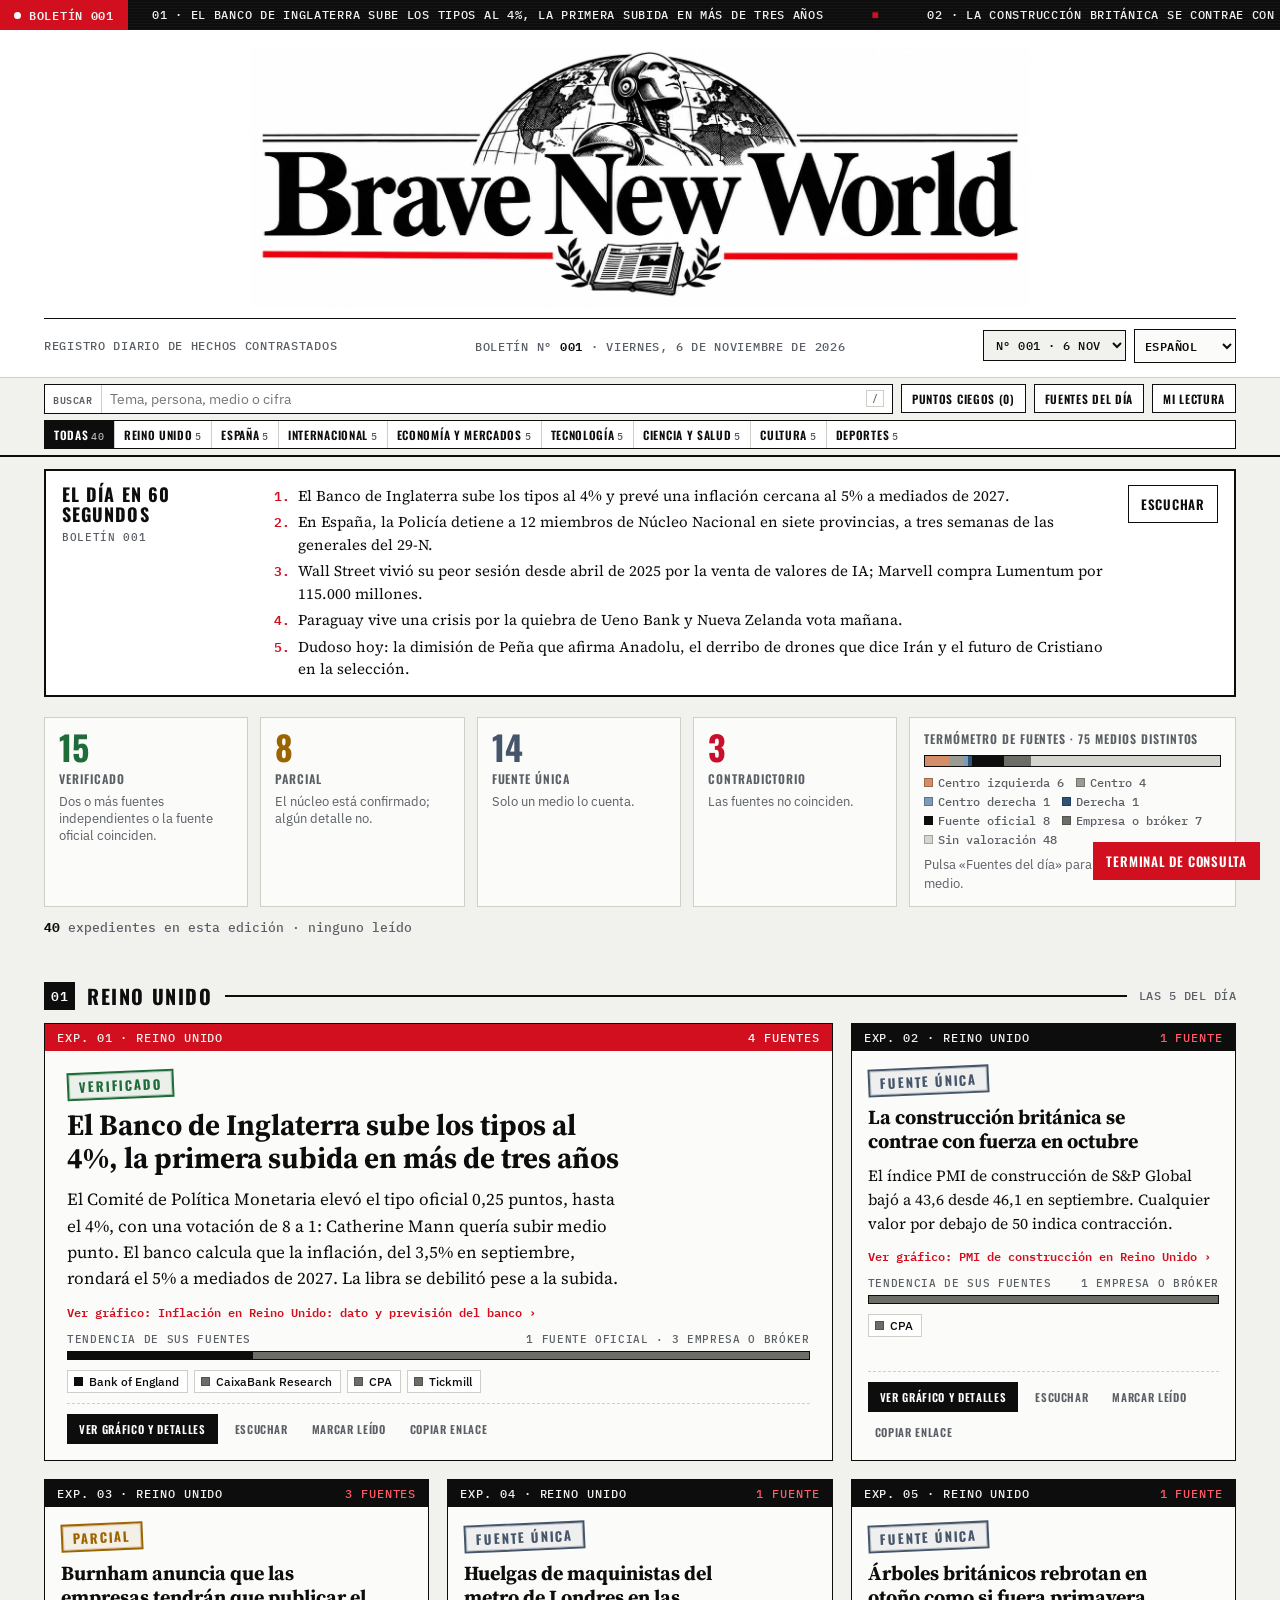
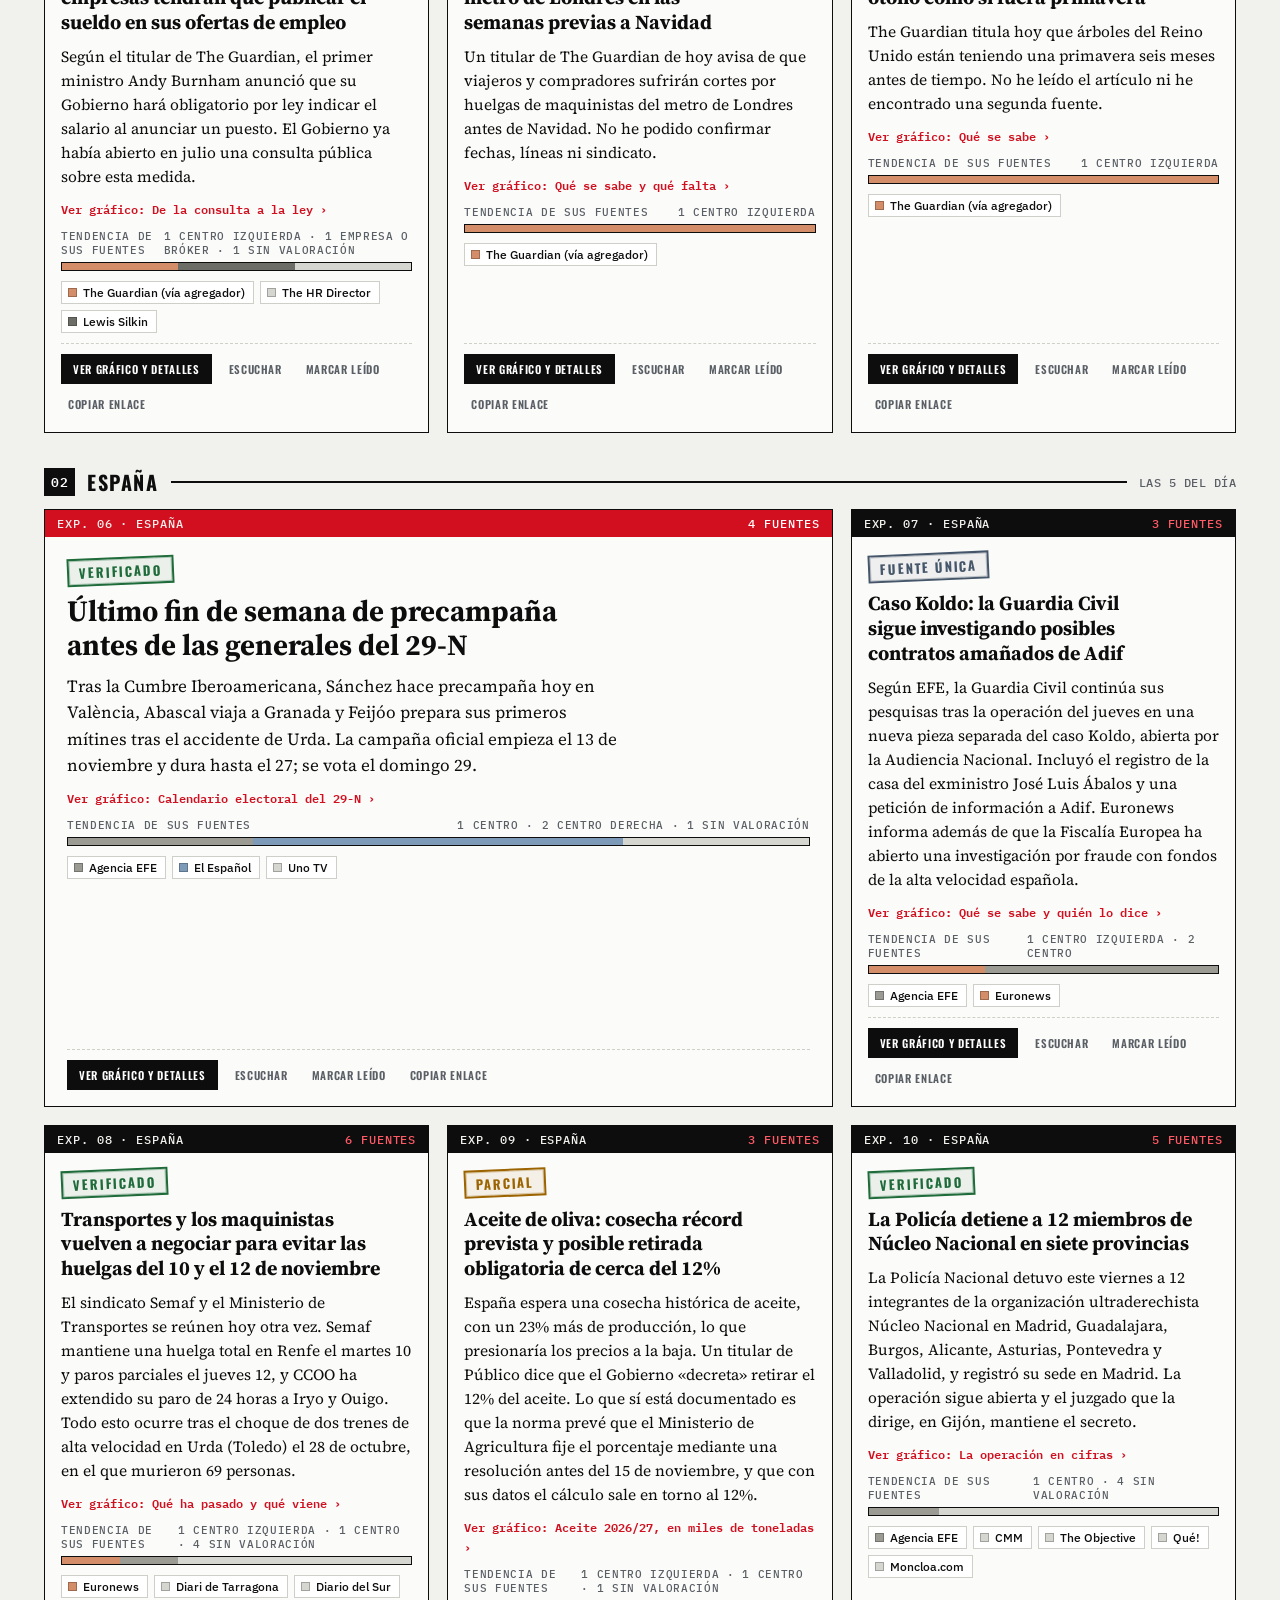
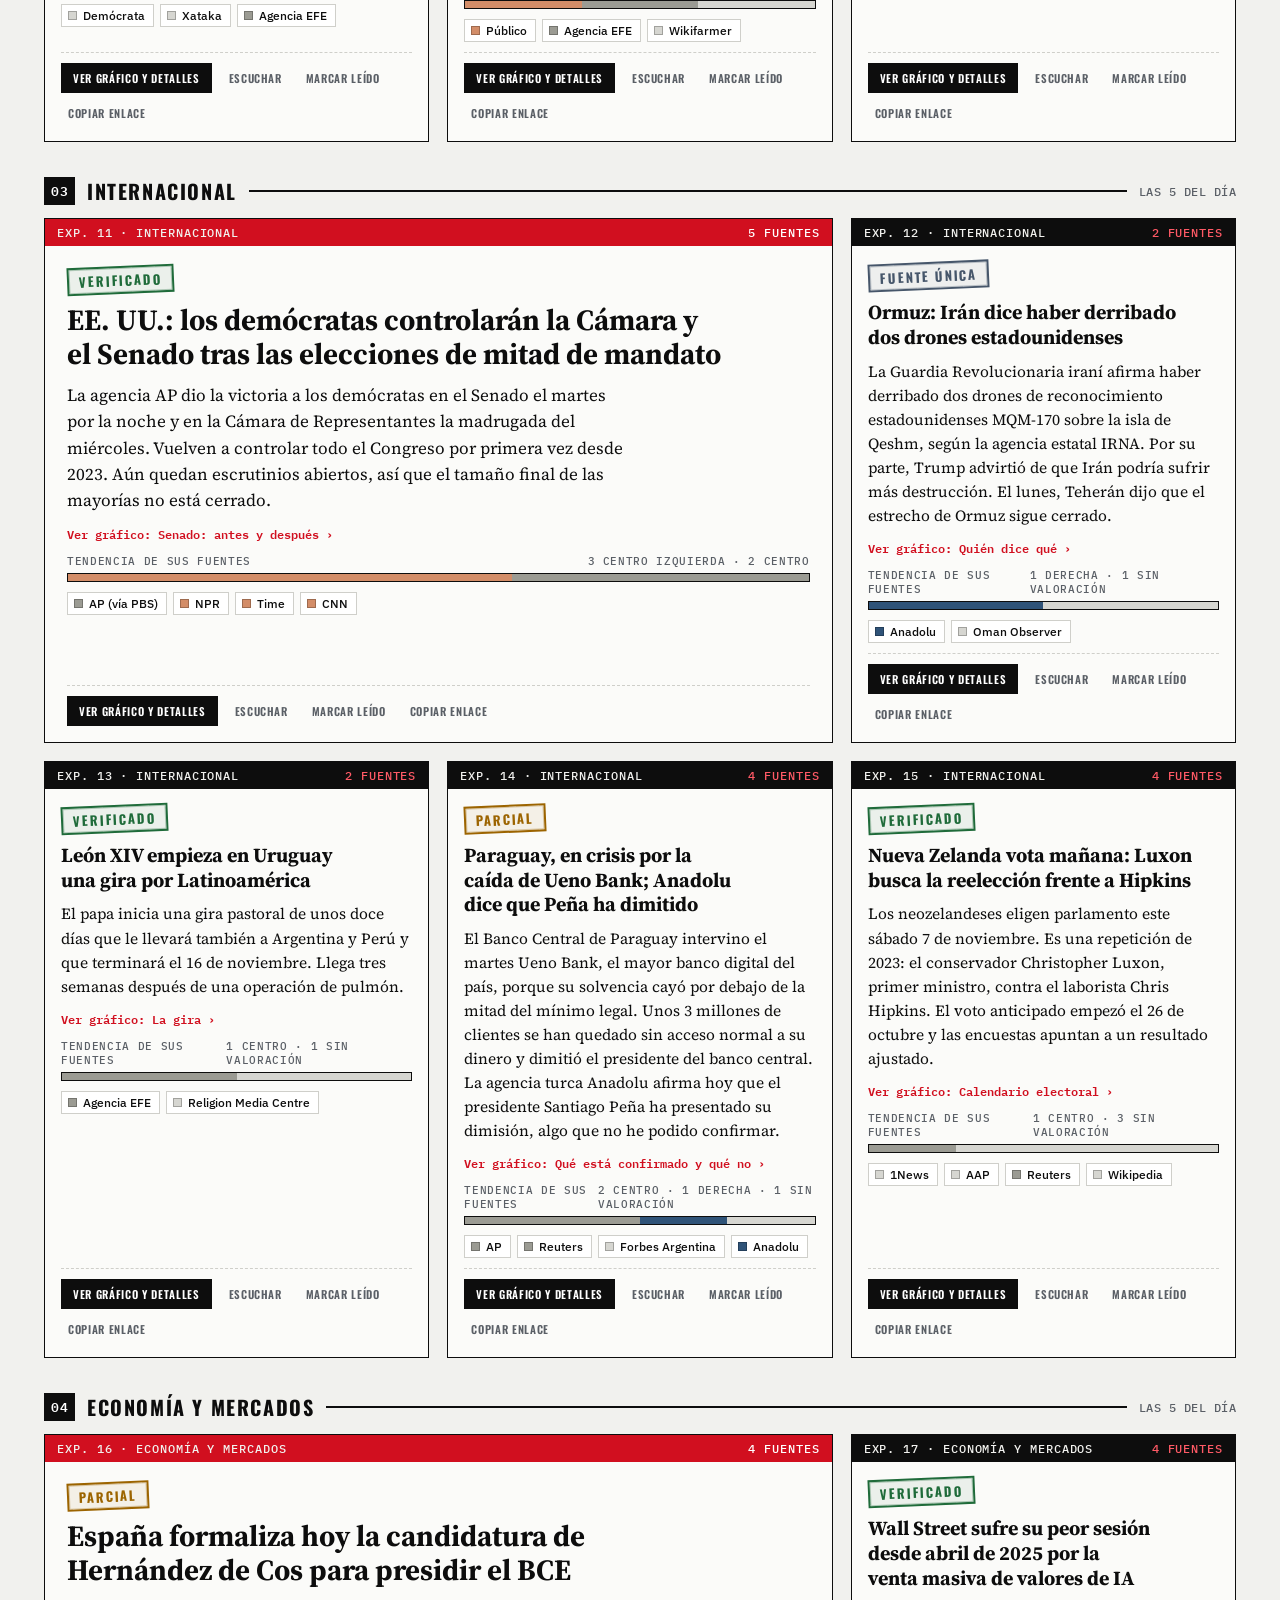
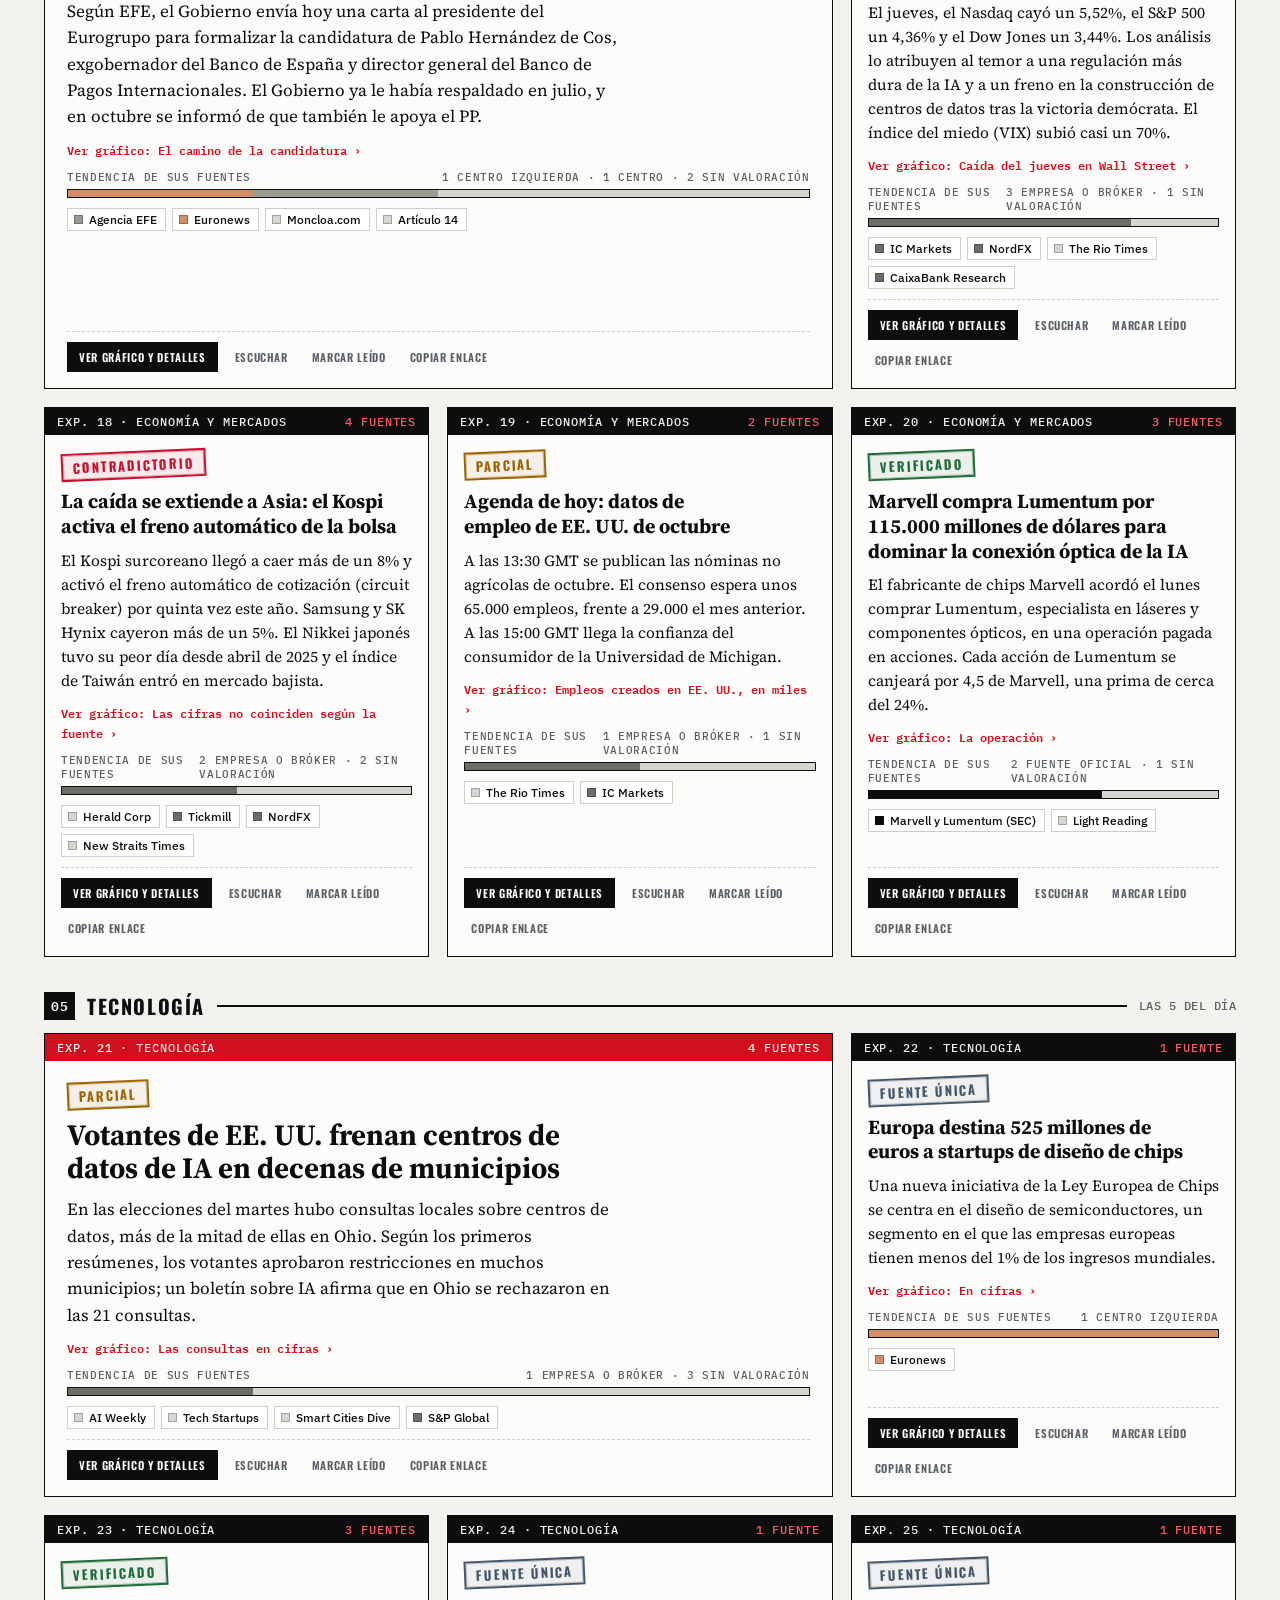
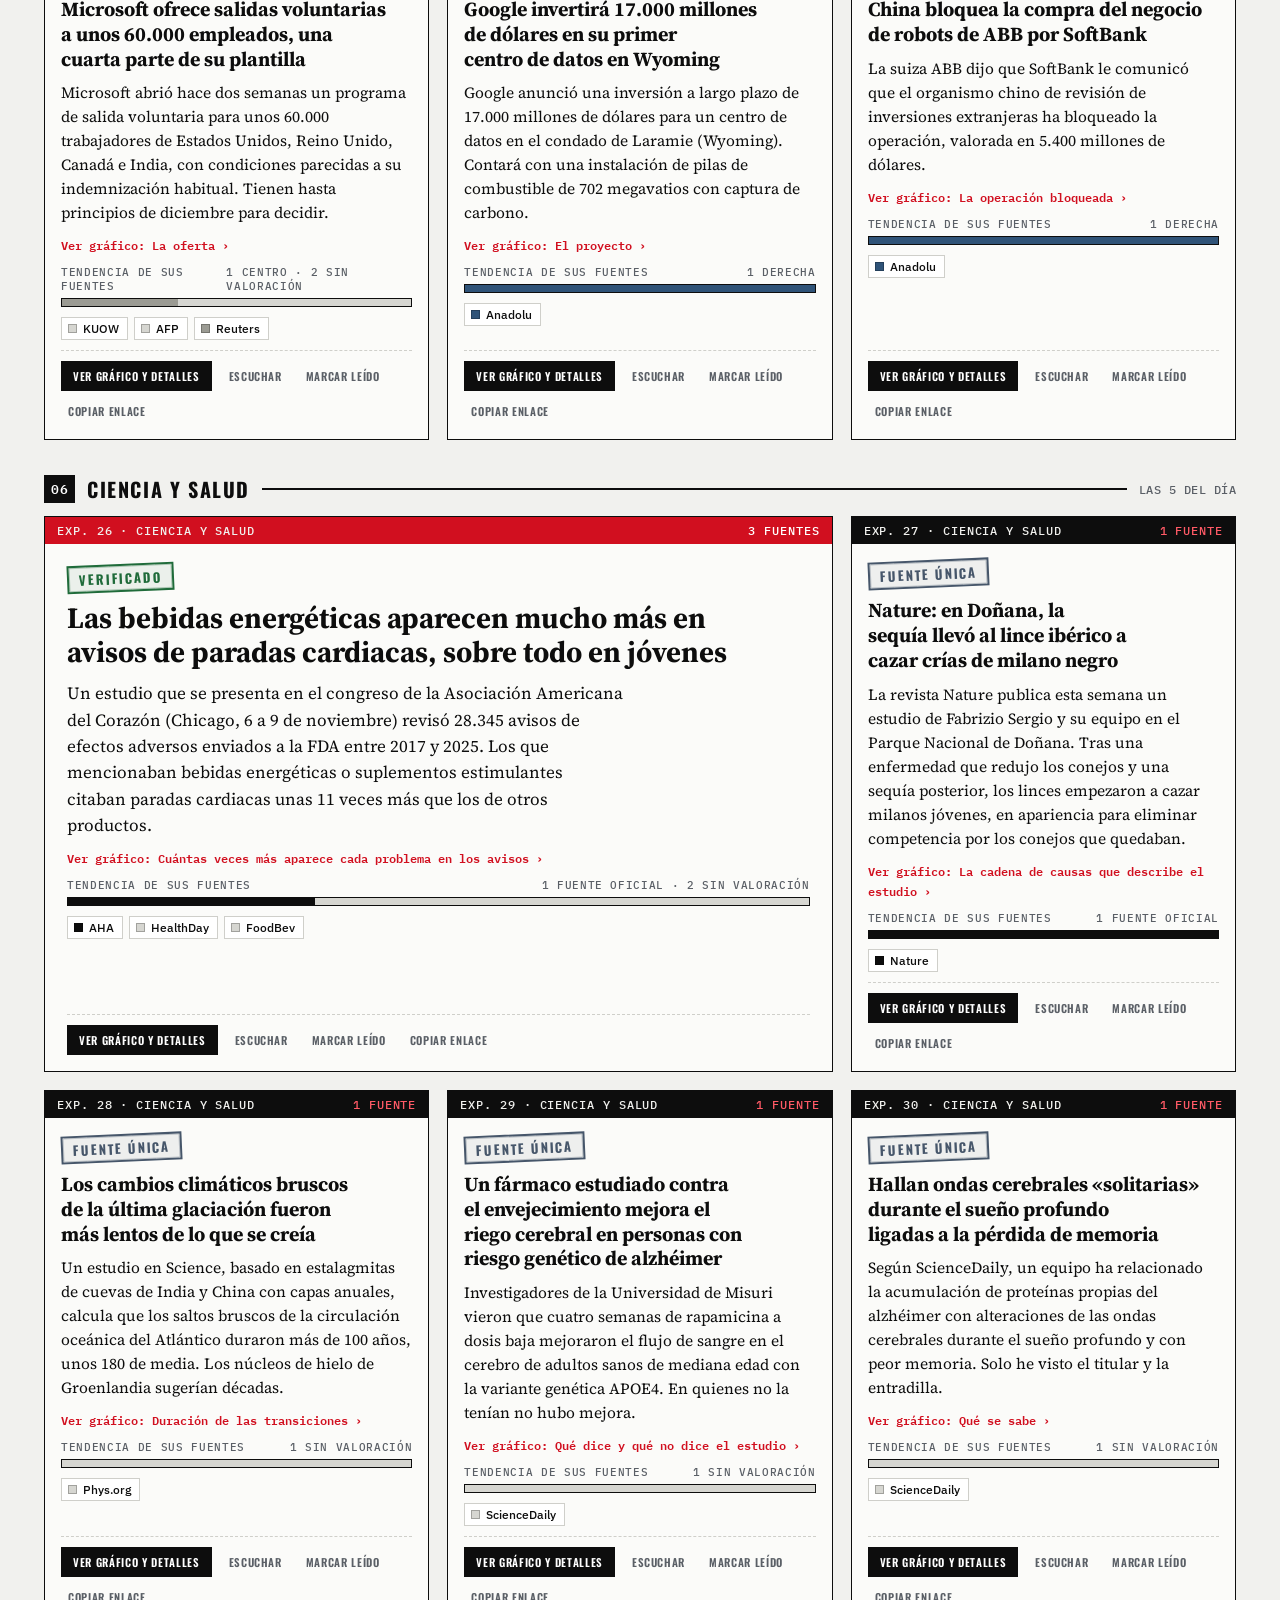
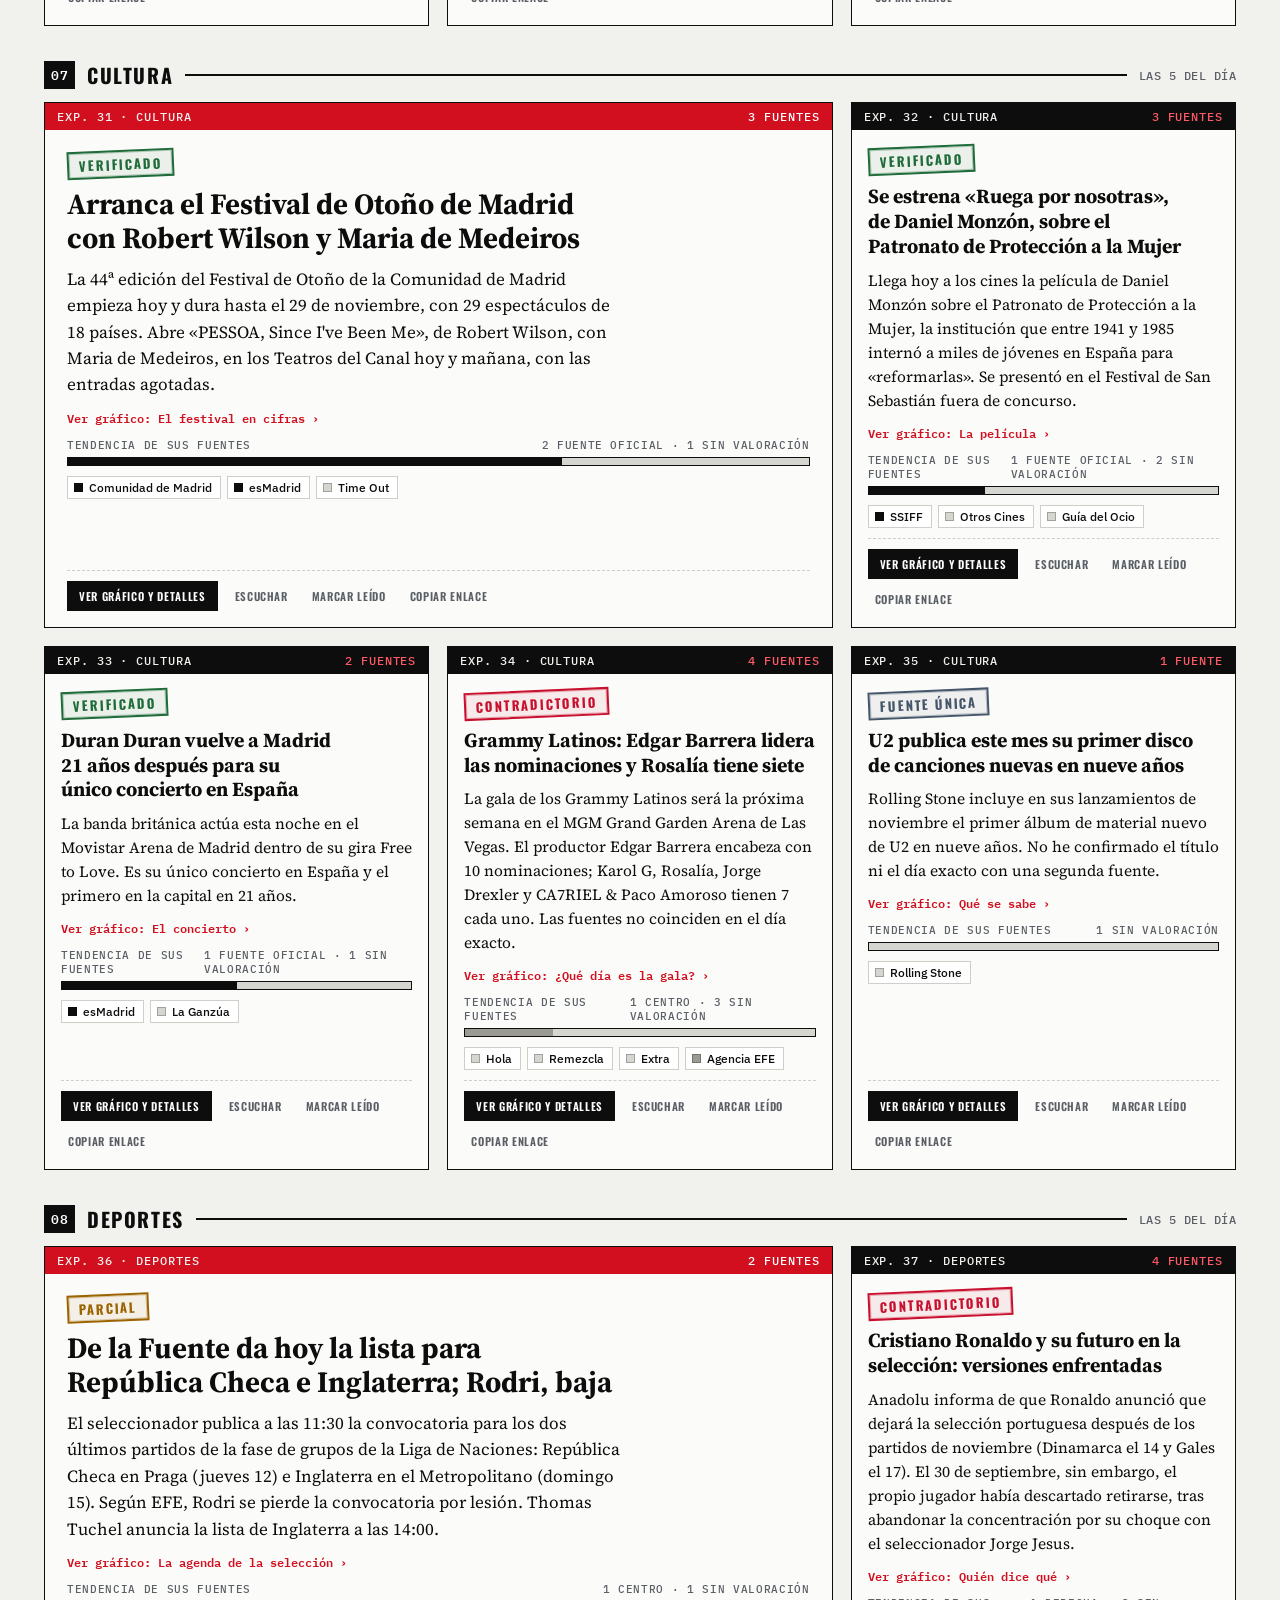
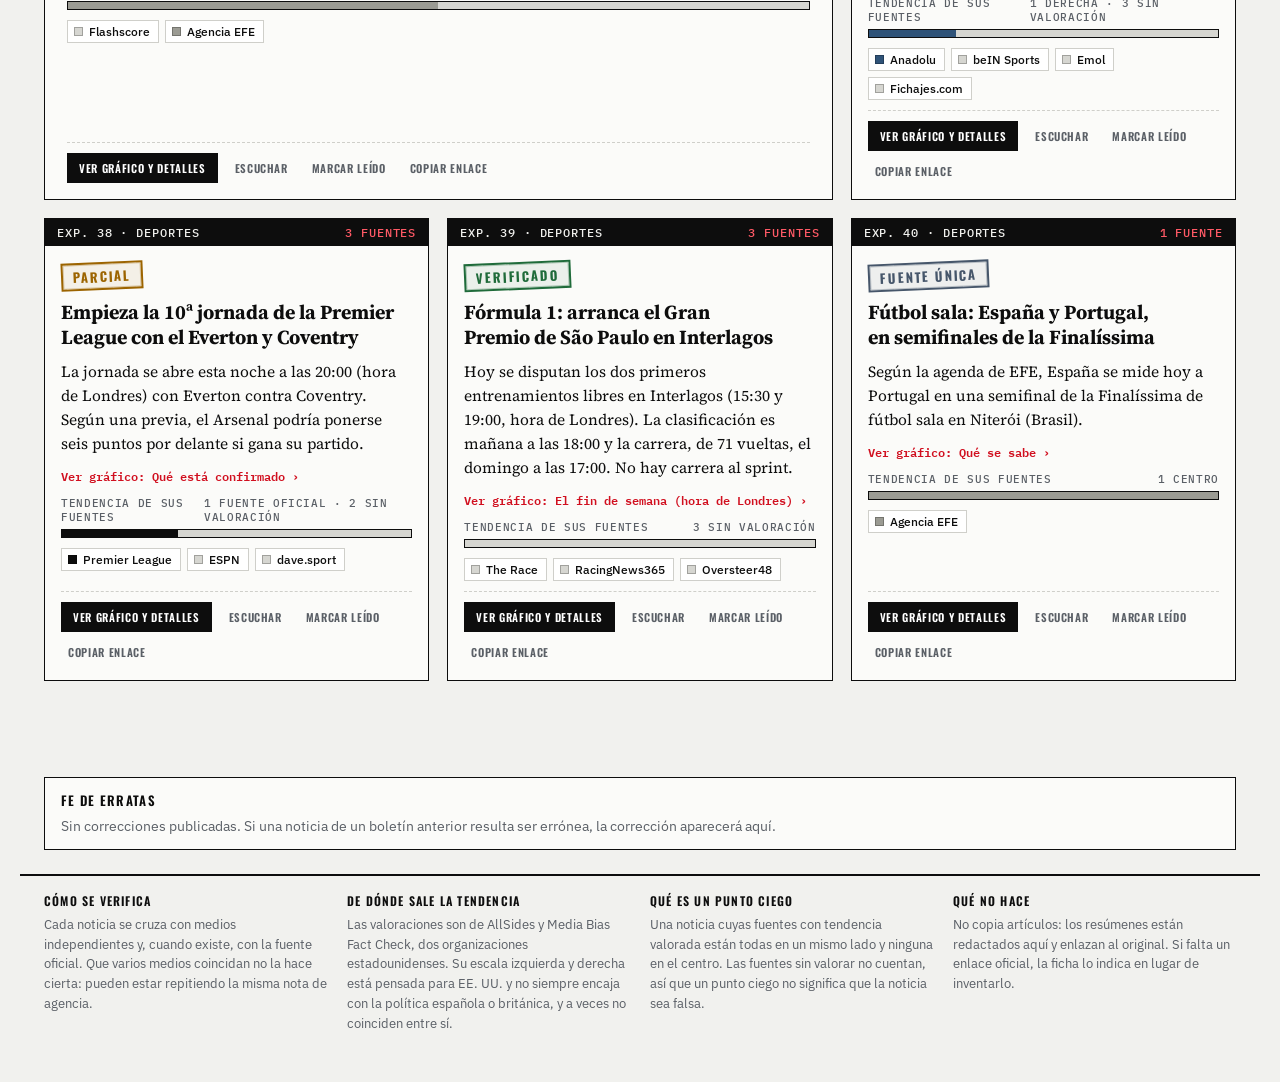
==== commit 3c30d5e5: "Brave New World: add English, Portuguese and Chinese versions Co-Authored-By: Claude Opus 5.5 <norep" ====
--- a/Vibe Coding Projects/05-brave-new-world/index.html
+++ b/Vibe Coding Projects/05-brave-new-world/index.html
@@ -49,6 +49,8 @@
 .mast img{width:min(780px,100%);height:auto;display:block}
 .mast .meta{width:100%;display:flex;justify-content:space-between;align-items:center;gap:16px;flex-wrap:wrap;font:500 12px var(--f-mono);text-transform:uppercase;letter-spacing:.06em;color:var(--steel);border-top:1px solid var(--ink);padding-top:10px}
 .mast .meta b{color:var(--ink);font-weight:600}
+.mast .meta .pick{display:flex;gap:8px;align-items:center}
+.mast .meta .lang select{font:600 12px var(--f-mono);border:1px solid var(--ink);background:var(--sheet);padding:5px 6px;color:var(--ink);cursor:pointer}
 .mast select{font:500 12px var(--f-mono);text-transform:uppercase;letter-spacing:.04em;color:var(--ink);background:var(--paper);border:1px solid var(--ink);border-radius:0;padding:6px 8px;cursor:pointer}
 
 /* Barra de control */
@@ -393,7 +395,7 @@
   <div class="meta">
     <span>Registro diario de hechos contrastados</span>
     <span id="fecha"></span>
-    <label><span class="sr">Edición</span><select id="ed" aria-label="Elegir edición"></select></label>
+    <span class="pick"><label><span class="sr">Edición</span><select id="ed" aria-label="Elegir edición"></select></label><label class="lang"><span class="sr">Idioma</span><select id="lang" aria-label="Idioma"><option value="index.html" selected>Español</option><option value="en/index.html">English</option><option value="pt/index.html">Português</option><option value="zh/index.html">中文</option></select></label></span>
   </div>
 </div></header>
 
@@ -445,6 +447,8 @@
 <script id="seed" type="application/json">{"date": "2026-11-06", "generated": "2026-11-06T16:30:00Z", "note": "Verificación por cruce de fuentes independientes. La tendencia de cada medio viene de AllSides o Media Bias Fact Check cuando existe; si no, se indica.", "stories": [{"id": "uk-boe", "cat": "Reino Unido", "title": "El Banco de Inglaterra sube los tipos al 4%, la primera subida en más de tres años", "summary": "El Comité de Política Monetaria elevó el tipo oficial 0,25 puntos, hasta el 4%, con una votación de 8 a 1: Catherine Mann quería subir medio punto. El banco calcula que la inflación, del 3,5% en septiembre, rondará el 5% a mediados de 2027. La libra se debilitó pese a la subida.", "status": "confirmada", "check": "El comunicado oficial del Banco de Inglaterra confirma la decisión, la votación y las previsiones. CaixaBank Research, CPA y Tickmill recogen la subida por separado.", "facts": ["Bank Rate: 4% (antes 3,75%)", "Votación 8 a 1; Mann votó por subir a 4,25%", "IPC sept. 2026: 3,5%", "Previsión del banco: IPC ~4,5% en T1 2027 y ~5% en T2 2027", "Según CPA, el banco sube su previsión de PIB al 1,6% en 2026 y al 1,3% en 2027 (dato no comprobado en el comunicado)"], "sources": [{"name": "Bank of England (oficial)", "url": "https://www.bankofengland.co.uk/monetary-policy-summary-and-minutes/2026/november-2026", "outlet": "Bank of England", "lean": "oficial", "about": "Banco central del Reino Unido. Es la fuente oficial primaria de la decisión de tipos.", "rating": ""}, {"name": "CaixaBank Research", "url": "https://www.caixabankresearch.com/en/publications/financial-markets-daily-report/06-november-2026", "outlet": "CaixaBank Research", "lean": "empresa", "about": "Servicio de análisis económico del banco español CaixaBank. Es análisis de mercado, no periodismo.", "rating": ""}, {"name": "CPA (UK Business News)", "url": "https://cpa.co.uk/uk-business-news-today-6-november-2026-economy-markets-insolvencies/", "outlet": "CPA", "lean": "empresa", "about": "Blog de una empresa británica que se dirige a pymes que venden a crédito, según su propio texto. No es un medio de comunicación.", "rating": ""}, {"name": "Tickmill", "url": "https://www.tickmill.com/blog/daily-market-outlook-november-6-2026", "outlet": "Tickmill", "lean": "empresa", "about": "Bróker de divisas y CFD. Sus notas de mercado tienen fin comercial.", "rating": ""}], "official": [{"name": "Monetary Policy Summary, noviembre 2026: Bank of England", "url": "https://www.bankofengland.co.uk/monetary-policy-summary-and-minutes/2026/november-2026", "note": "Decisión, votación y previsiones de inflación"}], "why": "Encarece las hipotecas variables y los préstamos en Reino Unido y mejora algo lo que pagan los ahorros. El banco sube tipos para frenar una inflación que espera que siga subiendo.", "terms": [{"t": "Bank Rate", "d": "El tipo de interés oficial del Banco de Inglaterra. Marca lo que cuesta pedir dinero prestado en el país."}, {"t": "IPC", "d": "Índice de precios al consumo: mide cuánto suben los precios. El objetivo del banco es el 2%."}], "visual": {"type": "bars", "title": "Inflación en Reino Unido: dato y previsión del banco", "unit": "%", "ref": {"value": 2, "label": "Objetivo 2%"}, "items": [{"label": "Sept. 2026 (dato)", "value": 3.5}, {"label": "T1 2027 (previsión)", "value": 4.5, "dim": true}, {"label": "T2 2027 (previsión)", "value": 5, "dim": true}], "source": "Bank of England, noviembre 2026"}}, {"id": "uk-pmi", "cat": "Reino Unido", "title": "La construcción británica se contrae con fuerza en octubre", "summary": "El índice PMI de construcción de S&P Global bajó a 43,6 desde 46,1 en septiembre. Cualquier valor por debajo de 50 indica contracción.", "status": "una_fuente", "check": "Solo lo he encontrado en el resumen de CPA. No he podido abrir la publicación original de S&P Global.", "facts": ["PMI construcción oct. 2026: 43,6", "Sept. 2026: 46,1", "Por debajo de 50 = contracción"], "sources": [{"name": "CPA (UK Business News)", "url": "https://cpa.co.uk/uk-business-news-today-6-november-2026-economy-markets-insolvencies/", "outlet": "CPA", "lean": "empresa", "about": "Blog de una empresa británica que se dirige a pymes que venden a crédito, según su propio texto. No es un medio de comunicación.", "rating": ""}], "official": [], "why": "El PMI es un termómetro rápido de la actividad. Por debajo de 50 significa que el sector se está contrayendo, y en octubre cayó todavía más.", "terms": [{"t": "PMI", "d": "Índice basado en encuestas a directivos de compras. 50 es la frontera: por encima crece la actividad, por debajo se reduce."}], "visual": {"type": "bars", "title": "PMI de construcción en Reino Unido", "unit": "", "ref": {"value": 50, "label": "50: frontera entre crecer y caer"}, "min": 40, "items": [{"label": "Septiembre", "value": 46.1}, {"label": "Octubre", "value": 43.6, "hl": true}], "source": "CPA, que cita a S&P Global (una sola fuente)"}}, {"id": "uk-salarios", "cat": "Reino Unido", "title": "Burnham anuncia que las empresas tendrán que publicar el sueldo en sus ofertas de empleo", "summary": "Según el titular de The Guardian, el primer ministro Andy Burnham anunció que su Gobierno hará obligatorio por ley indicar el salario al anunciar un puesto. El Gobierno ya había abierto en julio una consulta pública sobre esta medida.", "why": "Si se aprueba, cualquier persona que busque trabajo en Reino Unido sabrá lo que se paga antes de presentarse. Sus defensores dicen que reduce las brechas salariales; algunas empresas temen que deje a la vista diferencias entre su plantilla actual.", "terms": [{"t": "Consulta pública", "d": "Paso previo a una ley en el que el Gobierno publica la propuesta y recoge opiniones."}, {"t": "Transparencia salarial", "d": "Obligación de informar de cuánto se paga por un puesto."}], "visual": {"type": "steps", "title": "De la consulta a la ley", "items": [{"label": "Julio 2026", "text": "El Gobierno abre una consulta sobre publicar el salario en las ofertas (Lewis Silkin, The HR Director)"}, {"label": "Hoy", "text": "Burnham anuncia la obligación legal (titular de The Guardian)", "hl": true}, {"label": "Después", "text": "Tendría que aprobarse como ley; no hay fecha publicada", "dim": true}], "source": "Lewis Silkin, The HR Director y titular de The Guardian"}, "status": "parcial", "check": "La consulta de julio está confirmada por dos fuentes especializadas. El anuncio de hoy solo lo he visto como titular de The Guardian recogido por un agregador; no he leído los detalles ni el calendario.", "facts": ["Anuncio atribuido a Andy Burnham, primer ministro desde julio de 2026", "La consulta de julio proponía publicar salario y condiciones, o darlos por escrito antes de la entrevista si no hay anuncio", "No se conocen fechas de entrada en vigor"], "sources": [{"name": "Titular de The Guardian (vía agregador)", "url": "https://www.unitedkingdom.online-listing.com/news/blogger/2026/11/06/burnham-to-force-employers-to-publish-salaries-on-job-ads-in-latest-government-small-fix-uk-politics-live/uk/services/", "outlet": "The Guardian (vía agregador)", "lean": "cizq", "about": "Diario británico. Aquí solo se ha visto el titular recogido por un agregador web, no el artículo en la web del diario.", "rating": "AllSides: centro izquierda"}, {"name": "The HR Director", "url": "https://www.thehrdirector.com/?p=159433", "outlet": "The HR Director", "lean": "nd", "about": "Revista británica especializada en recursos humanos.", "rating": ""}, {"name": "Lewis Silkin (julio 2026)", "url": "https://www.lewissilkin.com/insights/2026/07/16/uk-pay-transparency-in-recruitment-pay-ranges-in-job-adverts-are-under-consultation", "outlet": "Lewis Silkin", "lean": "empresa", "about": "Bufete de abogados británico especializado en derecho laboral. Es análisis jurídico, no periodismo.", "rating": ""}], "official": []}, {"id": "uk-metro", "cat": "Reino Unido", "title": "Huelgas de maquinistas del metro de Londres en las semanas previas a Navidad", "summary": "Un titular de The Guardian de hoy avisa de que viajeros y compradores sufrirán cortes por huelgas de maquinistas del metro de Londres antes de Navidad. No he podido confirmar fechas, líneas ni sindicato.", "why": "El metro es el principal transporte de Londres y diciembre es la época de más compras. Si se confirma, afectará a millones de desplazamientos.", "terms": [{"t": "Tube", "d": "Nombre popular del metro de Londres, gestionado por Transport for London (TfL)."}], "visual": {"type": "claims", "title": "Qué se sabe y qué falta", "items": [{"who": "The Guardian (titular)", "says": "Habrá huelgas de maquinistas del metro antes de Navidad.", "ok": "una"}, {"who": "Sin fuente", "says": "Fechas, líneas afectadas y sindicato convocante.", "ok": "no"}], "source": "Titular de The Guardian vía agregador"}, "status": "una_fuente", "check": "Solo el titular. Las búsquedas devuelven sobre todo huelgas de años anteriores (2021), que no sirven para hoy. Antes de viajar, consultar la web de TfL.", "facts": ["Titular del 6 de noviembre de 2026", "Detalles sin confirmar"], "sources": [{"name": "Titular de The Guardian (vía agregador)", "url": "https://www.unitedkingdom.online-listing.com/news/blogger/2026/11/06/burnham-to-force-employers-to-publish-salaries-on-job-ads-in-latest-government-small-fix-uk-politics-live/uk/services/", "outlet": "The Guardian (vía agregador)", "lean": "cizq", "about": "Diario británico. Aquí solo se ha visto el titular recogido por un agregador web, no el artículo en la web del diario.", "rating": "AllSides: centro izquierda"}], "official": [{"name": "Transport for London: estado del servicio", "url": "https://tfl.gov.uk/tube-dlr-overground/status/", "note": "Web oficial para comprobar cortes."}]}, {"id": "uk-arboles", "cat": "Reino Unido", "title": "Árboles británicos rebrotan en otoño como si fuera primavera", "summary": "The Guardian titula hoy que árboles del Reino Unido están teniendo una primavera seis meses antes de tiempo. No he leído el artículo ni he encontrado una segunda fuente.", "why": "Que los árboles echen hojas o flores fuera de temporada puede debilitarlos ante el invierno. Es un tipo de alteración que los científicos relacionan a menudo con temperaturas anómalas, pero aquí no conozco la explicación que da el artículo.", "terms": [{"t": "Fenología", "d": "Ciencia que estudia cuándo ocurren los ciclos de los seres vivos, como la floración."}], "visual": {"type": "claims", "title": "Qué se sabe", "items": [{"who": "The Guardian (titular)", "says": "Árboles del Reino Unido viven una primavera seis meses antes.", "ok": "una"}, {"who": "Sin fuente", "says": "Qué especies, dónde y por qué.", "ok": "no"}], "source": "Titular de The Guardian vía agregador"}, "status": "una_fuente", "check": "Solo titular. La relación con el clima es contexto general, no un dato del artículo.", "facts": ["Titular del 6 de noviembre de 2026"], "sources": [{"name": "Titular de The Guardian (vía agregador)", "url": "https://www.unitedkingdom.online-listing.com/news/blogger/2026/11/06/burnham-to-force-employers-to-publish-salaries-on-job-ads-in-latest-government-small-fix-uk-politics-live/uk/services/", "outlet": "The Guardian (vía agregador)", "lean": "cizq", "about": "Diario británico. Aquí solo se ha visto el titular recogido por un agregador web, no el artículo en la web del diario.", "rating": "AllSides: centro izquierda"}], "official": []}, {"id": "es-29n", "cat": "España", "title": "Último fin de semana de precampaña antes de las generales del 29-N", "summary": "Tras la Cumbre Iberoamericana, Sánchez hace precampaña hoy en València, Abascal viaja a Granada y Feijóo prepara sus primeros mítines tras el accidente de Urda. La campaña oficial empieza el 13 de noviembre y dura hasta el 27; se vota el domingo 29.", "status": "confirmada", "check": "El calendario electoral coincide en El Español y en Uno TV (con AFP). La agenda de hoy de cada líder solo la da EFE.", "facts": ["Votación: domingo 29 nov. 2026, de 9:00 a 20:00 (una hora menos en Canarias)", "Campaña: 13 a 27 nov.", "Prohibido publicar encuestas: 24 a 28 nov.", "Convocatoria publicada en el BOE el 6 oct. 2026 (según El Español)", "Se eligen 350 diputados y 208 senadores (según El Español)"], "sources": [{"name": "EFE (vía Infobae): Temas del día", "url": "https://www.infobae.com/espana/agencias/2026/11/05/temas-del-dia-de-efe-espana-del-viernes-6-de-noviembre-de-2026/", "outlet": "Agencia EFE", "lean": "centro", "about": "Agencia de noticias pública española, propiedad de la SEPI (Estado).", "rating": "MBFC: menos sesgado, fiabilidad alta"}, {"name": "El Español: Calendario", "url": "https://www.elespanol.com/espana/20261005/llega-calendario-elecciones-generales-cierran-listas-electorales/1003744408570_0.html", "outlet": "El Español", "lean": "cder", "about": "Diario digital español fundado en 2015 por Pedro J. Ramírez.", "rating": "MBFC: centro derecha"}, {"name": "Uno TV / AFP", "url": "https://www.unotv.com/internacional/elecciones-en-espana-2026-fechas-proceso-partidos-y-candidatos/", "outlet": "Uno TV", "lean": "nd", "about": "Medio digital mexicano. Aquí reproduce información de AFP.", "rating": ""}, {"name": "El Español: Elecciones 29-N", "url": "https://www.elespanol.com/elecciones/generales/", "outlet": "El Español", "lean": "cder", "about": "Diario digital español fundado en 2015 por Pedro J. Ramírez.", "rating": "MBFC: centro derecha"}], "official": [{"name": "BOE, 6 de octubre de 2026 (convocatoria)", "url": "", "note": "No tengo un enlace verificado al decreto; búscalo en boe.es con esa fecha"}], "why": "Faltan tres semanas para las elecciones generales. Lo que pase en estos días (caso Koldo, huelgas de tren, accidente de Urda) entra de lleno en la campaña.", "terms": [{"t": "Jornada de reflexión", "d": "El día anterior a la votación, en el que no se puede hacer campaña."}], "visual": {"type": "timeline", "title": "Calendario electoral del 29-N", "items": [{"date": "6 nov.", "label": "Hoy: precampaña", "hl": true}, {"date": "13 nov.", "label": "Empieza la campaña oficial"}, {"date": "24 nov.", "label": "Se prohíbe publicar encuestas"}, {"date": "27 nov.", "label": "Termina la campaña"}, {"date": "28 nov.", "label": "Jornada de reflexión"}, {"date": "29 nov.", "label": "Votación, de 9:00 a 20:00"}], "source": "El Español y Uno TV (AFP)"}}, {"id": "es-koldo", "cat": "España", "title": "Caso Koldo: la Guardia Civil sigue investigando posibles contratos amañados de Adif", "summary": "Según EFE, la Guardia Civil continúa sus pesquisas tras la operación del jueves en una nueva pieza separada del caso Koldo, abierta por la Audiencia Nacional. Incluyó el registro de la casa del exministro José Luis Ábalos y una petición de información a Adif. Euronews informa además de que la Fiscalía Europea ha abierto una investigación por fraude con fondos de la alta velocidad española.", "status": "una_fuente", "check": "La operación del jueves solo la he encontrado en despachos de EFE. Los demás resultados de la búsqueda eran registros de 2025. La investigación de la Fiscalía Europea solo aparece como titular de Euronews, sin texto que confirmar.", "facts": ["Nueva pieza separada del caso Koldo en la Audiencia Nacional", "Registro en casa de Ábalos y requerimiento de información a Adif (según EFE)", "Euronews: la Fiscalía Europea abre una investigación por fraude con fondos de la alta velocidad (solo el titular)"], "sources": [{"name": "EFE (vía Infobae): Hoy será noticia", "url": "https://www.infobae.com/espana/agencias/2026/11/05/hoy-sera-noticia-viernes-6-de-noviembre/", "outlet": "Agencia EFE", "lean": "centro", "about": "Agencia de noticias pública española, propiedad de la SEPI (Estado).", "rating": "MBFC: menos sesgado, fiabilidad alta"}, {"name": "EFE (vía Infobae): Temas del día", "url": "https://www.infobae.com/espana/agencias/2026/11/05/temas-del-dia-de-efe-espana-del-viernes-6-de-noviembre-de-2026/", "outlet": "Agencia EFE", "lean": "centro", "about": "Agencia de noticias pública española, propiedad de la SEPI (Estado).", "rating": "MBFC: menos sesgado, fiabilidad alta"}, {"name": "Euronews: Boletín (titular Fiscalía Europea)", "url": "https://www.euronews.com/video/2026/11/06/latest-news-bulletin-november-6th-2026-midday", "outlet": "Euronews", "lean": "cizq", "about": "Canal y web paneuropeos con sede en Francia. Ha recibido subvenciones de la UE, según MBFC.", "rating": "MBFC: centro izquierda, mayormente fiable. AllSides: centro (confianza baja)"}], "official": [], "why": "Es una investigación judicial sobre posibles comisiones a cambio de contratos públicos de Transportes, y afecta a un exministro a pocas semanas de las elecciones.", "terms": [{"t": "Pieza separada", "d": "Una parte de una investigación judicial que se tramita aparte para estudiar un asunto concreto."}, {"t": "Adif", "d": "La empresa pública que gestiona las vías y estaciones de tren en España."}], "visual": {"type": "claims", "title": "Qué se sabe y quién lo dice", "items": [{"who": "EFE", "says": "La Guardia Civil hizo el jueves una operación en una nueva pieza separada del caso Koldo.", "ok": "una"}, {"who": "EFE", "says": "Registró la casa del exministro Ábalos y pidió información a Adif.", "ok": "una"}, {"who": "Euronews (solo titular)", "says": "La Fiscalía Europea investiga un posible fraude con fondos de la alta velocidad.", "ok": "una"}], "source": "No he encontrado una segunda fuente independiente"}}, {"id": "es-semaf", "cat": "España", "title": "Transportes y los maquinistas vuelven a negociar para evitar las huelgas del 10 y el 12 de noviembre", "summary": "El sindicato Semaf y el Ministerio de Transportes se reúnen hoy otra vez. Semaf mantiene una huelga total en Renfe el martes 10 y paros parciales el jueves 12, y CCOO ha extendido su paro de 24 horas a Iryo y Ouigo. Todo esto ocurre tras el choque de dos trenes de alta velocidad en Urda (Toledo) el 28 de octubre, en el que murieron 69 personas.", "status": "confirmada", "check": "Las fechas y el tipo de huelga coinciden en Euronews, Diari de Tarragona, Diario del Sur y Demócrata (que cita a Europa Press). La cifra de 69 muertos aparece en Euronews y Xataka. La reunión de hoy solo la da EFE.", "facts": ["10 nov.: huelga total en Renfe, de 00:01 a 23:59", "12 nov.: paros parciales de 6:20 a 9:20, de 14:20 a 17:20 y de 21:20 a 23:20 (según Diario del Sur)", "Accidente de Urda: 28 oct. 2026, 69 fallecidos (Euronews, Xataka)", "El comité de Adif convoca otra huelga el 17 nov. (Demócrata/EFE)"], "sources": [{"name": "Euronews (es)", "url": "https://es.euronews.com/2026/10/30/huelga-maquinistas-espana-provoca-cancelaciones-renfe-ouigo", "outlet": "Euronews", "lean": "cizq", "about": "Canal y web paneuropeos con sede en Francia. Ha recibido subvenciones de la UE, según MBFC.", "rating": "MBFC: centro izquierda, mayormente fiable. AllSides: centro (confianza baja)"}, {"name": "Diari de Tarragona", "url": "https://www.diaridetarragona.com/catalunya/274399/semaf-convoca-huelga-renfe-dias-10-12-noviembre_amp.html", "outlet": "Diari de Tarragona", "lean": "nd", "about": "Diario regional catalán.", "rating": ""}, {"name": "Diario del Sur", "url": "https://www.diariodelsur.com.co/noticias/los-maquinistas-de-renfe-convocan-dos-nuevas-huelgas-para-exigir-mas-seguridad-ferroviaria", "outlet": "Diario del Sur", "lean": "nd", "about": "Diario regional colombiano.", "rating": ""}, {"name": "Demócrata", "url": "https://www.democrata.es/actualidad/huelga-adif-17-noviembre/", "outlet": "Demócrata", "lean": "nd", "about": "Medio digital español especializado en política e instituciones.", "rating": ""}, {"name": "Xataka", "url": "https://www.xataka.com/movilidad/huelga-maquinistas-paraliza-renfe-madrid-lineas-cerradas-servicios-minimos-duda?render=menu", "outlet": "Xataka", "lean": "nd", "about": "Web española de tecnología.", "rating": ""}, {"name": "EFE (vía Infobae)", "url": "https://www.infobae.com/espana/agencias/2026/11/05/hoy-sera-noticia-viernes-6-de-noviembre/", "outlet": "Agencia EFE", "lean": "centro", "about": "Agencia de noticias pública española, propiedad de la SEPI (Estado).", "rating": "MBFC: menos sesgado, fiabilidad alta"}], "official": [{"name": "Servicios mínimos", "url": "", "note": "Los publicarán Renfe y el Ministerio de Transportes; no tengo un enlace verificado"}], "why": "Si no hay acuerdo, el martes 10 se paran los trenes de Renfe y el jueves 12 habrá paros parciales. Los maquinistas piden más seguridad tras el accidente de Urda.", "terms": [{"t": "Semaf", "d": "El sindicato mayoritario de maquinistas de tren en España."}, {"t": "Servicios mínimos", "d": "Los trenes que deben circular aunque haya huelga. Los fija el Ministerio."}], "visual": {"type": "timeline", "title": "Qué ha pasado y qué viene", "items": [{"date": "28 oct.", "label": "Choque de dos trenes en Urda (Toledo): 69 muertos"}, {"date": "6 nov.", "label": "Hoy: nueva reunión con Transportes", "hl": true}, {"date": "10 nov.", "label": "Huelga total en Renfe, todo el día"}, {"date": "12 nov.", "label": "Paros parciales en tres franjas"}, {"date": "17 nov.", "label": "Huelga convocada en Adif"}], "source": "Euronews, Diario del Sur, Demócrata y EFE"}}, {"id": "es-aceite", "cat": "España", "title": "Aceite de oliva: cosecha récord prevista y posible retirada obligatoria de cerca del 12%", "summary": "España espera una cosecha histórica de aceite, con un 23% más de producción, lo que presionaría los precios a la baja. Un titular de Público dice que el Gobierno «decreta» retirar el 12% del aceite. Lo que sí está documentado es que la norma prevé que el Ministerio de Agricultura fije el porcentaje mediante una resolución antes del 15 de noviembre, y que con sus datos el cálculo sale en torno al 12%.", "status": "parcial", "check": "La cifra del 12% coincide con el cálculo de Wikifarmer hecho con datos del Ministerio. El informe de la CNMC confirma el mecanismo y el plazo. No he encontrado la resolución oficial que lo decrete.", "facts": ["Producción estimada 2026/27: 1.602.596 t (Ministerio de Agricultura, según Wikifarmer)", "Existencias iniciales más producción: 1.959.500 t", "Retirada estimada: unas 189.000 t (~12%); el techo es el 20%", "Plazo para que el Ministerio fije el porcentaje: 15 nov. 2026 (CNMC)"], "sources": [{"name": "Público (titular vía Headtopics)", "url": "https://es.headtopics.com/news/efemerides-de-hoy-6-de-noviembre-de-2026-que-pas-el-6-de-89609977", "outlet": "Público", "lean": "cizq", "about": "Diario digital español fundado en 2007. Aquí solo se ha visto el titular a través de un agregador.", "rating": "MBFC: centro izquierda, fiabilidad alta"}, {"name": "Infobae / EFE (cosecha +23%)", "url": "https://www.infobae.com/espana/agencias/2026/11/05/hoy-sera-noticia-viernes-6-de-noviembre/", "outlet": "Agencia EFE", "lean": "centro", "about": "Agencia de noticias pública española, propiedad de la SEPI (Estado).", "rating": "MBFC: menos sesgado, fiabilidad alta"}, {"name": "Wikifarmer", "url": "https://wikifarmer.com/library/es/article/espana-umbral-retirada-aceite-oliva-2026", "outlet": "Wikifarmer", "lean": "nd", "about": "Plataforma de información agrícola. El cálculo del 12% es suyo, hecho con datos del Ministerio.", "rating": ""}], "official": [{"name": "CNMC: Informe sobre la norma de comercialización del aceite de oliva 2026/27", "url": "https://www.cnmc.es/sites/default/files/6792097.pdf", "note": "Mecanismo de retirada y plazo"}], "why": "Con una cosecha muy grande, el precio en origen puede caer. La retirada obligatoria quita aceite del mercado para sostener ese precio, aunque eso puede afectar a lo que paga el consumidor.", "terms": [{"t": "Retirada obligatoria", "d": "Las almazaras tienen que guardar fuera del mercado una parte de su aceite hasta la campaña siguiente."}, {"t": "Almazara", "d": "El molino donde se hace el aceite."}], "visual": {"type": "bars", "title": "Aceite 2026/27, en miles de toneladas", "unit": " mil t", "items": [{"label": "Existencias + producción", "value": 1959.5}, {"label": "Producción estimada", "value": 1602.6}, {"label": "Retirada estimada (~12%)", "value": 189, "hl": true}], "source": "Cálculo de Wikifarmer con datos del Ministerio de Agricultura"}}, {"id": "es-nucleo", "cat": "España", "title": "La Policía detiene a 12 miembros de Núcleo Nacional en siete provincias", "summary": "La Policía Nacional detuvo este viernes a 12 integrantes de la organización ultraderechista Núcleo Nacional en Madrid, Guadalajara, Burgos, Alicante, Asturias, Pontevedra y Valladolid, y registró su sede en Madrid. La operación sigue abierta y el juzgado que la dirige, en Gijón, mantiene el secreto.", "why": "Es la mayor operación contra este grupo, que ya había sido investigado por delitos de odio y desórdenes públicos y participó en las protestas de Ferraz de 2023. Llega a tres semanas de las elecciones generales.", "terms": [{"t": "Secreto de sumario", "d": "El juez impide que las partes y el público conozcan la investigación mientras dura."}, {"t": "Asociación ilícita", "d": "Delito de formar parte de un grupo creado para cometer delitos."}, {"t": "Comisaría General de Información", "d": "Unidad de la Policía Nacional que investiga terrorismo y extremismo."}], "visual": {"type": "stat", "title": "La operación en cifras", "items": [{"value": "12", "label": "detenidos"}, {"value": "7", "label": "provincias"}, {"value": "1", "label": "juzgado al mando, en Gijón, con secreto"}], "source": "EFE, CMM y Europa Press (vía The Objective)"}, "status": "confirmada", "check": "EFE, CMM, Qué!, Moncloa.com y The Objective (que cita a Europa Press) coinciden en las 12 detenciones, las siete provincias y el registro de la sede. Los delitos investigados (odio y asociación ilícita) vienen de fuentes policiales citadas por Europa Press. La detención de uno de los fundadores la publica El Norte de Castilla y no la he comprobado.", "facts": ["Detenciones hacia las 6:00 del viernes", "Provincias: Madrid, Guadalajara, Burgos, Alicante, Asturias, Pontevedra y Valladolid", "Sede registrada en Las Tablas (Madrid)", "Núcleo Nacional está inscrita en el Registro Nacional de Asociaciones desde agosto de 2024, según Qué!"], "sources": [{"name": "Agencia EFE (vía Infobae)", "url": "https://www.infobae.com/espana/agencias/2026/11/06/la-policia-nacional-detiene-a-12-miembros-de-nucleo-nacional-en-siete-provincias/", "outlet": "Agencia EFE", "lean": "centro", "about": "Agencia de noticias pública española, propiedad de la SEPI (Estado). Infobae republica su despacho.", "rating": "MBFC: menos sesgado, fiabilidad alta"}, {"name": "CMM", "url": "https://www.cmmedia.es/noticias/castilla-la-mancha/detenidos-12-miembros-de-nucleo-nacional-en-siete-provincias.html", "outlet": "CMM", "lean": "nd", "about": "Radiotelevisión pública de Castilla-La Mancha. Aquí usa el despacho de EFE.", "rating": ""}, {"name": "The Objective", "url": "https://theobjective.com/espana/politica/2026-11-06/policia-nucleo-nacional-miembros/", "outlet": "The Objective", "lean": "nd", "about": "Diario digital español. Aquí cita fuentes policiales consultadas por Europa Press.", "rating": ""}, {"name": "Qué!", "url": "https://www.que.es/2026/11/06/policia-sede-nucleo-nacional/", "outlet": "Qué!", "lean": "nd", "about": "Diario digital español. Dice haber estado en la sede durante el registro.", "rating": ""}, {"name": "Moncloa.com", "url": "https://www.moncloa.com/2026/11/06/nucleo-nacional-detenciones-3462732", "outlet": "Moncloa.com", "lean": "nd", "about": "Medio digital privado. No es la web oficial del Gobierno, aunque el nombre lo sugiera.", "rating": ""}], "official": []}, {"id": "int-midterms", "cat": "Internacional", "title": "EE. UU.: los demócratas controlarán la Cámara y el Senado tras las elecciones de mitad de mandato", "summary": "La agencia AP dio la victoria a los demócratas en el Senado el martes por la noche y en la Cámara de Representantes la madrugada del miércoles. Vuelven a controlar todo el Congreso por primera vez desde 2023. Aún quedan escrutinios abiertos, así que el tamaño final de las mayorías no está cerrado.", "status": "confirmada", "check": "AP (vía PBS), NPR, Time y CNN coinciden en el control de las dos cámaras. Las cifras de escaños varían según el medio y el momento del recuento.", "facts": ["Senado y Cámara: control demócrata (proyecciones de AP)", "CNN proyecta más de 250 escaños en la Cámara y 54 en el Senado, con carreras aún sin decidir", "El nuevo Congreso toma posesión el 3 de enero de 2027 (Mappr)"], "sources": [{"name": "PBS / AP: Senado", "url": "https://www.pbs.org/newshour/politics/democrats-take-control-of-the-senate-after-winning-key-midterm-races", "outlet": "AP (vía PBS)", "lean": "centro", "about": "Agencia de noticias estadounidense, aquí publicada por la televisión pública PBS. AP es quien da por ganadas las elecciones en EE. UU.", "rating": "AllSides: centro para AP, con encuestas que lo situaron a veces en centro izquierda"}, {"name": "PBS / AP: Cámara", "url": "https://www.pbs.org/newshour/politics/democrats-win-control-of-the-u-s-house", "outlet": "AP (vía PBS)", "lean": "centro", "about": "Agencia de noticias estadounidense, aquí publicada por la televisión pública PBS. AP es quien da por ganadas las elecciones en EE. UU.", "rating": "AllSides: centro para AP, con encuestas que lo situaron a veces en centro izquierda"}, {"name": "NPR", "url": "https://www.npr.org/2026/11/03/g-s1-149526/2026-midterms-congress-balance-of-power", "outlet": "NPR", "lean": "cizq", "about": "Radio pública estadounidense sin ánimo de lucro.", "rating": "AllSides: entre centro y centro izquierda según la encuesta"}, {"name": "Time", "url": "https://time.com/article/2026/11/04/democrats-win-control-of-senate-in-blue-wave-election/", "outlet": "Time", "lean": "cizq", "about": "Revista estadounidense de actualidad.", "rating": "AllSides: centro izquierda (encuesta de 2023)"}, {"name": "CNN", "url": "https://edition.cnn.com/2026/11/05/politics/live-news/midterm-election-congress", "outlet": "CNN", "lean": "cizq", "about": "Cadena de noticias estadounidense.", "rating": "AllSides: centro izquierda (web)"}], "official": [{"name": "Resultados certificados", "url": "", "note": "Los certifican las autoridades electorales de cada estado; no tengo enlaces verificados"}], "why": "Con las dos cámaras en manos demócratas, Trump necesitará pactar para aprobar leyes y nombramientos en los dos años que le quedan.", "terms": [{"t": "Midterms", "d": "Elecciones de mitad de mandato: se renueva toda la Cámara de Representantes y un tercio del Senado."}], "visual": {"type": "compare", "title": "Senado: antes y después", "items": [{"label": "Antes", "a": 47, "b": 53, "aL": "Demócratas", "bL": "Republicanos"}, {"label": "Ahora (proyección CNN)", "a": 54, "b": 46, "aL": "Demócratas", "bL": "Republicanos y sin decidir", "note": "Aún hay escaños sin decidir"}], "source": "NPR y Mappr (antes), CNN (proyección, no definitiva)"}}, {"id": "int-iran", "cat": "Internacional", "title": "Ormuz: Irán dice haber derribado dos drones estadounidenses", "summary": "La Guardia Revolucionaria iraní afirma haber derribado dos drones de reconocimiento estadounidenses MQM-170 sobre la isla de Qeshm, según la agencia estatal IRNA. Por su parte, Trump advirtió de que Irán podría sufrir más destrucción. El lunes, Teherán dijo que el estrecho de Ormuz sigue cerrado.", "status": "una_fuente", "check": "El derribo es una afirmación de medios estatales iraníes recogida por Anadolu; no he visto que EE. UU. lo confirme. El cierre del estrecho lo publica el Oman Observer citando al portavoz iraní.", "facts": ["Afirmación de la Guardia Revolucionaria: 2 drones MQM-170 sobre Qeshm (IRNA, vía Anadolu)", "Exteriores de Irán (2 nov.): el estrecho de Ormuz sigue cerrado (Oman Observer)", "OMS (vía Anadolu): 1.771 muertos en Yemen desde agosto"], "sources": [{"name": "Anadolu: Morning Briefing", "url": "https://www.aa.com.tr/en/world/morning-briefing-nov-6-2026/4113576", "outlet": "Anadolu", "lean": "der", "about": "Agencia estatal de Turquía. En temas de Oriente Próximo conviene contrastarla.", "rating": "MBFC: derecha, fiabilidad mixta, progubernamental. AllSides: centro (revisión inicial de 2026)"}, {"name": "Oman Observer", "url": "https://www.omanobserver.om/article/1193538/world/region/us-not-involved-in-hormuz-talks-with-oman-iran", "outlet": "Oman Observer", "lean": "nd", "about": "Diario omaní en inglés. Aquí cita al portavoz del Gobierno iraní.", "rating": ""}], "official": [], "why": "El estrecho de Ormuz es una ruta clave del petróleo mundial. Cualquier choque allí mueve el precio del crudo y, con él, la gasolina y la inflación.", "terms": [{"t": "Estrecho de Ormuz", "d": "Paso marítimo entre Irán y Omán por el que circula una parte muy importante del petróleo del mundo."}, {"t": "IRGC", "d": "Guardia Revolucionaria de Irán, el cuerpo militar de élite del régimen."}], "visual": {"type": "claims", "title": "Quién dice qué", "items": [{"who": "Guardia Revolucionaria (vía IRNA y Anadolu)", "says": "Derribó dos drones estadounidenses sobre la isla de Qeshm.", "ok": "una"}, {"who": "EE. UU.", "says": "No he encontrado confirmación ni desmentido.", "ok": "no"}, {"who": "Exteriores de Irán (vía Oman Observer)", "says": "El estrecho sigue cerrado.", "ok": "una"}], "source": "Anadolu y Oman Observer"}}, {"id": "int-papa", "cat": "Internacional", "title": "León XIV empieza en Uruguay una gira por Latinoamérica", "summary": "El papa inicia una gira pastoral de unos doce días que le llevará también a Argentina y Perú y que terminará el 16 de noviembre. Llega tres semanas después de una operación de pulmón.", "status": "confirmada", "check": "Lo cuentan por separado EFE y el Religion Media Centre (Reino Unido). La operación de pulmón solo la menciona el Religion Media Centre.", "facts": ["Etapas: Uruguay (hasta el domingo), Argentina y Perú", "Fin de la gira: 16 nov.", "Operación de pulmón tres semanas antes (Religion Media Centre)"], "sources": [{"name": "EFE (vía Infobae)", "url": "https://infobae.com/america/agencias/2026/11/06/viernes-6-de-noviembre-de-2026-0800-gmt", "outlet": "Agencia EFE", "lean": "centro", "about": "Agencia de noticias pública española, propiedad de la SEPI (Estado).", "rating": "MBFC: menos sesgado, fiabilidad alta"}, {"name": "Religion Media Centre", "url": "https://religionmediacentre.org.uk/morning-news-bulletin/religion-news-6-november-2026", "outlet": "Religion Media Centre", "lean": "nd", "about": "Organización británica que informa sobre religión.", "rating": ""}], "official": [], "why": "Es el primer gran viaje del papa a Latinoamérica tras su operación de pulmón.", "terms": [], "visual": {"type": "timeline", "title": "La gira", "items": [{"date": "6 nov.", "label": "Llega a Uruguay", "hl": true}, {"date": "Después", "label": "Argentina"}, {"date": "Después", "label": "Perú"}, {"date": "16 nov.", "label": "Fin de la gira"}], "source": "EFE y Religion Media Centre"}}, {"id": "int-paraguay", "cat": "Internacional", "title": "Paraguay, en crisis por la caída de Ueno Bank; Anadolu dice que Peña ha dimitido", "summary": "El Banco Central de Paraguay intervino el martes Ueno Bank, el mayor banco digital del país, porque su solvencia cayó por debajo de la mitad del mínimo legal. Unos 3 millones de clientes se han quedado sin acceso normal a su dinero y dimitió el presidente del banco central. La agencia turca Anadolu afirma hoy que el presidente Santiago Peña ha presentado su dimisión, algo que no he podido confirmar.", "why": "Ueno tiene clientes equivalentes a más de la mitad de los adultos del país y gestiona dinero público, incluidas pensiones. Peña fue socio del grupo dueño del banco hasta marzo de 2025, lo que ha convertido la quiebra en una crisis política.", "terms": [{"t": "Resolución bancaria", "d": "Procedimiento en el que el supervisor toma el control de un banco inviable para liquidarlo de forma ordenada."}, {"t": "Índice de solvencia", "d": "Capital del banco comparado con el riesgo de sus préstamos. Si baja demasiado, el banco no puede seguir."}, {"t": "Fondo de Garantía de Depósitos", "d": "Fondo que devuelve a los ahorradores su dinero hasta un límite si su banco quiebra."}], "visual": {"type": "claims", "title": "Qué está confirmado y qué no", "items": [{"who": "AP y Reuters", "says": "El banco central intervino Ueno por su baja solvencia.", "ok": "si"}, {"who": "Reuters y Forbes Argentina", "says": "Dimitió el presidente del banco central, Carlos Carvallo, a petición de Peña.", "ok": "si"}, {"who": "Reuters", "says": "La Fiscalía pidió investigar y ordenó detener a ocho personas ligadas al banco.", "ok": "una"}, {"who": "Anadolu", "says": "El presidente Peña ha presentado su dimisión.", "ok": "no"}], "source": "AP, Reuters, Forbes Argentina y Anadolu"}, "status": "parcial", "check": "La intervención y la dimisión del jefe del banco central están confirmadas por AP, Reuters y Forbes Argentina. La dimisión del presidente Peña solo la afirma Anadolu, en un resumen de noticias; ninguna otra fuente que he consultado la recoge. Puede ser una confusión con la dimisión del banco central.", "facts": ["Intervención: 3 de noviembre de 2026", "Unos 3 millones de clientes y unos 850 millones de dólares en fondos públicos (Reuters)", "Depósitos de 2.836 millones de dólares en septiembre (Forbes, con datos de la Superintendencia de Bancos)", "La ley obliga a pagar lo garantizado en 15 días, ampliables otros 15 (AP)"], "sources": [{"name": "AP (vía AJC)", "url": "https://www.ajc.com/news/2026/11/paraguay-seizes-major-digital-bank-tied-to-president-leaving-millions-of-customers-in-limbo/", "outlet": "AP", "lean": "centro", "about": "Agencia de noticias estadounidense. Aquí publicada por un medio local que la reproduce.", "rating": ""}, {"name": "Reuters (vía The Star)", "url": "https://www.thestar.com.my/news/world/2026/11/04/paraguay039s-central-bank-chief-resigns-at-president039s-request-as-digital-lender-crisis-deepens", "outlet": "Reuters", "lean": "centro", "about": "Agencia de noticias británica con sede en Londres.", "rating": "AllSides: centro"}, {"name": "Forbes Argentina", "url": "https://www.forbesargentina.com/today/crisis-bancaria-paraguay-intervienen-banco-mas-us-2800-millones-depositos-n101654", "outlet": "Forbes Argentina", "lean": "nd", "about": "Edición argentina de la revista económica estadounidense.", "rating": ""}, {"name": "Anadolu: resumen matinal del 6 nov.", "url": "https://www.aa.com.tr/en/world/morning-briefing-nov-6-2026/4113576", "outlet": "Anadolu", "lean": "der", "about": "Agencia estatal de Turquía. En temas de Oriente Próximo conviene contrastarla.", "rating": "MBFC: derecha, fiabilidad mixta, progubernamental"}], "official": [{"name": "Banco Central del Paraguay", "url": "https://www.bcp.gov.py/", "note": "No he consultado su comunicado directamente."}]}, {"id": "int-nz", "cat": "Internacional", "title": "Nueva Zelanda vota mañana: Luxon busca la reelección frente a Hipkins", "summary": "Los neozelandeses eligen parlamento este sábado 7 de noviembre. Es una repetición de 2023: el conservador Christopher Luxon, primer ministro, contra el laborista Chris Hipkins. El voto anticipado empezó el 26 de octubre y las encuestas apuntan a un resultado ajustado.", "why": "Con el sistema proporcional neozelandés casi siempre gobierna una coalición, así que la noche electoral puede no decidir quién será primer ministro: en 2023 se tardó seis semanas.", "terms": [{"t": "Sistema proporcional mixto (MMP)", "d": "Cada votante elige un diputado de su distrito y un partido; los escaños se reparten según el voto a los partidos."}], "visual": {"type": "timeline", "title": "Calendario electoral", "items": [{"date": "21 ene.", "label": "Luxon anuncia la fecha"}, {"date": "1 oct.", "label": "Se disuelve el Parlamento"}, {"date": "26 oct.", "label": "Empieza el voto anticipado"}, {"date": "7 nov.", "label": "Elecciones", "hl": true}], "source": "Wikipedia (encuestas), MacroBusiness, 1News"}, "status": "confirmada", "check": "La fecha y los candidatos los confirman AAP, Reuters, 1News y la página de encuestas de Wikipedia. No muestro cifras de encuestas porque no he podido verificar el orden de las columnas en la tabla que consulté.", "facts": ["Gobierno saliente: Partido Nacional con ACT y NZ First", "En 2023, Luxon juró el cargo seis semanas después de las elecciones (1News)"], "sources": [{"name": "1News", "url": "https://www.1news.co.nz/2026/01/21/game-on-as-pm-luxon-reveals-2026-election-date/", "outlet": "1News", "lean": "nd", "about": "Informativos de TVNZ, la televisión pública de Nueva Zelanda.", "rating": ""}, {"name": "AAP", "url": "https://aapnews.aap.com.au/news/luxon-sets-november-7-as-new-zealand-poll-day", "outlet": "AAP", "lean": "nd", "about": "Agencia de noticias australiana.", "rating": ""}, {"name": "Reuters (vía KFGO)", "url": "https://kfgo.com/?p=1362343", "outlet": "Reuters", "lean": "centro", "about": "Agencia de noticias británica con sede en Londres.", "rating": "AllSides: centro"}, {"name": "Wikipedia: encuestas", "url": "https://en.wikipedia.org/wiki/Opinion_polling_for_the_2026_New_Zealand_general_election", "outlet": "Wikipedia", "lean": "nd", "about": "Enciclopedia colaborativa. Útil para fechas; los datos deben contrastarse.", "rating": ""}], "official": [{"name": "Comisión Electoral de Nueva Zelanda", "url": "https://elections.nz/", "note": "Resultados oficiales a partir de mañana."}]}, {"id": "es-bce", "cat": "Economía y mercados", "title": "España formaliza hoy la candidatura de Hernández de Cos para presidir el BCE", "summary": "Según EFE, el Gobierno envía hoy una carta al presidente del Eurogrupo para formalizar la candidatura de Pablo Hernández de Cos, exgobernador del Banco de España y director general del Banco de Pagos Internacionales. El Gobierno ya le había respaldado en julio, y en octubre se informó de que también le apoya el PP.", "status": "parcial", "check": "El respaldo del Gobierno y su perfil aparecen en varios medios (Euronews en julio, Moncloa.com en octubre, Artículo 14). Que la carta se envíe hoy solo lo dice EFE.", "facts": ["Carta al presidente del Eurogrupo (según EFE)", "Fue gobernador del Banco de España de 2018 a 2024 (Euronews)", "Entre sus rivales mencionados en julio: Klaas Knot, Joachim Nagel e Isabel Schnabel (Euronews)", "Artículo 14 habla de una salida anticipada de Lagarde"], "sources": [{"name": "EFE (vía Infobae)", "url": "https://www.infobae.com/espana/agencias/2026/11/05/hoy-sera-noticia-viernes-6-de-noviembre/", "outlet": "Agencia EFE", "lean": "centro", "about": "Agencia de noticias pública española, propiedad de la SEPI (Estado).", "rating": "MBFC: menos sesgado, fiabilidad alta"}, {"name": "Euronews (es), julio 2026", "url": "https://es.euronews.com/business/2026/07/21/espana-respalda-a-hernandez-de-cos-en-su-primera-candidatura-a-la-presidencia-del-bce", "outlet": "Euronews", "lean": "cizq", "about": "Canal y web paneuropeos con sede en Francia. Ha recibido subvenciones de la UE, según MBFC.", "rating": "MBFC: centro izquierda, mayormente fiable. AllSides: centro (confianza baja)"}, {"name": "Moncloa.com (medio privado), oct. 2026", "url": "https://www.moncloa.com/2026/10/15/hernandez-de-cos-candidatura-bce-3448987/", "outlet": "Moncloa.com", "lean": "nd", "about": "Medio digital privado. No es la web oficial del Gobierno, aunque el nombre lo sugiera.", "rating": ""}, {"name": "Artículo 14", "url": "https://www.articulo14.es/economia/quien-es-pablo-hernandez-de-cos-el-espanol-que-podria-suceder-a-christine-lagarde-al-frente-del-bce-20261029.html", "outlet": "Artículo 14", "lean": "nd", "about": "Diario digital español.", "rating": ""}], "official": [], "why": "Si saliera elegido, sería la primera vez que un español preside el Banco Central Europeo, que fija los tipos de interés de la zona euro.", "terms": [{"t": "BCE", "d": "Banco Central Europeo: decide los tipos de interés de los países del euro."}, {"t": "Eurogrupo", "d": "La reunión de los ministros de Economía de la zona euro."}], "visual": {"type": "steps", "title": "El camino de la candidatura", "items": [{"label": "Julio 2026", "text": "El Gobierno respalda a Hernández de Cos (Euronews)"}, {"label": "Octubre 2026", "text": "Se informa de que el PP también le apoya (Moncloa.com)"}, {"label": "Hoy", "text": "Carta al presidente del Eurogrupo para formalizarla (según EFE)", "hl": true}, {"label": "Después", "text": "Los países del euro eligen entre los candidatos (contexto general)", "dim": true}], "source": "Euronews, Moncloa.com y EFE"}}, {"id": "eco-wallst", "cat": "Economía y mercados", "title": "Wall Street sufre su peor sesión desde abril de 2025 por la venta masiva de valores de IA", "summary": "El jueves, el Nasdaq cayó un 5,52%, el S&P 500 un 4,36% y el Dow Jones un 3,44%. Los análisis lo atribuyen al temor a una regulación más dura de la IA y a un freno en la construcción de centros de datos tras la victoria demócrata. El índice del miedo (VIX) subió casi un 70%.", "status": "confirmada", "check": "Las cifras coinciden en IC Markets, NordFX y The Rio Times; CaixaBank habla de una caída del Nasdaq «de casi el 6%». No he leído el despacho original de Reuters ni de AP: todas son notas de brókeres o de análisis.", "facts": ["Nasdaq: 24.315 (-5,52%)", "S&P 500: ~7.354 (-4,36%)", "Dow: 51.523 (-3,44%)", "VIX: 28,18 (+69,7%)", "Bono a 10 años de EE. UU.: ~4,83 a 4,84%"], "sources": [{"name": "IC Markets", "url": "https://www.ic.com/blog/general-market-analysis-06-november-2026-ic/", "outlet": "IC Markets", "lean": "empresa", "about": "Bróker de divisas y CFD. Sus notas de mercado tienen fin comercial.", "rating": ""}, {"name": "NordFX", "url": "https://nordfx.com/market-news/market-pulse-november-06-2026", "outlet": "NordFX", "lean": "empresa", "about": "Bróker de divisas. Sus notas de mercado tienen fin comercial.", "rating": ""}, {"name": "The Rio Times", "url": "https://www.riotimesonline.com/global-economy-briefing-november-6-2026/", "outlet": "The Rio Times", "lean": "nd", "about": "Medio en inglés centrado en Brasil y Latinoamérica.", "rating": ""}, {"name": "CaixaBank Research", "url": "https://www.caixabankresearch.com/en/publications/financial-markets-daily-report/06-november-2026", "outlet": "CaixaBank Research", "lean": "empresa", "about": "Servicio de análisis económico del banco español CaixaBank. Es análisis de mercado, no periodismo.", "rating": ""}], "official": [], "why": "Las empresas de inteligencia artificial pesan mucho en la bolsa. Cuando caen, arrastran a los índices y a los fondos de inversión y planes de pensiones que los siguen.", "terms": [{"t": "Nasdaq", "d": "Índice de la bolsa de Nueva York con mucho peso de empresas tecnológicas."}, {"t": "VIX", "d": "El llamado índice del miedo: sube cuando los inversores esperan más turbulencias."}], "visual": {"type": "bars", "title": "Caída del jueves en Wall Street", "unit": "%", "items": [{"label": "Nasdaq", "value": -5.52, "hl": true}, {"label": "S&P 500", "value": -4.36}, {"label": "Dow Jones", "value": -3.44}], "source": "IC Markets, NordFX y The Rio Times"}}, {"id": "eco-asia", "cat": "Economía y mercados", "title": "La caída se extiende a Asia: el Kospi activa el freno automático de la bolsa", "summary": "El Kospi surcoreano llegó a caer más de un 8% y activó el freno automático de cotización (circuit breaker) por quinta vez este año. Samsung y SK Hynix cayeron más de un 5%. El Nikkei japonés tuvo su peor día desde abril de 2025 y el índice de Taiwán entró en mercado bajista.", "status": "contradictoria", "check": "La activación del freno en el Kospi la confirman Herald Corp, Tickmill y NordFX. Los porcentajes no coinciden: para el Nikkei, Tickmill da -5,8% y NordFX -6,14%; para el Kospi, Herald da -8,19% en el momento del freno y NordFX un cierre de -6,06%. Puede que no midan el mismo momento de la sesión.", "facts": ["Kospi: freno automático tras caer más de un 8% (5.º del año, 11.º de su historia, según Herald Corp)", "Nikkei: entre -5,8% y -6,1% según la fuente", "Taiwán: -4,5%, mercado bajista"], "sources": [{"name": "Herald Corp (Corea)", "url": "https://biz.heraldcorp.com/article/10789477", "outlet": "Herald Corp", "lean": "nd", "about": "Grupo de prensa surcoreano.", "rating": ""}, {"name": "Tickmill", "url": "https://www.tickmill.com/blog/daily-market-outlook-november-6-2026", "outlet": "Tickmill", "lean": "empresa", "about": "Bróker de divisas y CFD. Sus notas de mercado tienen fin comercial.", "rating": ""}, {"name": "NordFX", "url": "https://nordfx.com/market-news/market-pulse-november-06-2026", "outlet": "NordFX", "lean": "empresa", "about": "Bróker de divisas. Sus notas de mercado tienen fin comercial.", "rating": ""}, {"name": "New Straits Times", "url": "https://www.nst.com.my/amp/business/corporate/2026/11/1571948/market-pulse-am-nov-6-2026-watch", "outlet": "New Straits Times", "lean": "nd", "about": "Diario malasio en inglés.", "rating": ""}], "official": [], "why": "Muestra que la caída no se quedó en EE. UU.: las bolsas de Japón, Corea y Taiwán, con mucho peso de chips, cayeron con fuerza.", "terms": [{"t": "Circuit breaker", "d": "Freno automático que detiene la bolsa unos minutos cuando cae demasiado de golpe."}], "visual": {"type": "bars", "title": "Las cifras no coinciden según la fuente", "unit": "%", "items": [{"label": "Nikkei (Tickmill)", "value": -5.8}, {"label": "Nikkei (NordFX)", "value": -6.14}, {"label": "Kospi, al saltar el freno (Herald)", "value": -8.19, "hl": true}, {"label": "Kospi, cierre (NordFX)", "value": -6.06}], "source": "Herald Corp, Tickmill y NordFX. Pueden medir momentos distintos de la sesión"}}, {"id": "eco-nfp", "cat": "Economía y mercados", "title": "Agenda de hoy: datos de empleo de EE. UU. de octubre", "summary": "A las 13:30 GMT se publican las nóminas no agrícolas de octubre. El consenso espera unos 65.000 empleos, frente a 29.000 el mes anterior. A las 15:00 GMT llega la confianza del consumidor de la Universidad de Michigan.", "status": "parcial", "check": "La hora y el consenso coinciden en The Rio Times e IC Markets. Son previsiones del mercado, no datos publicados.", "facts": ["Nóminas oct.: 13:30 GMT; consenso ~65.000; dato anterior 29.000", "Michigan: 15:00 GMT; consenso 48"], "sources": [{"name": "The Rio Times", "url": "https://www.riotimesonline.com/global-economy-briefing-november-6-2026/", "outlet": "The Rio Times", "lean": "nd", "about": "Medio en inglés centrado en Brasil y Latinoamérica.", "rating": ""}, {"name": "IC Markets", "url": "https://www.ic.com/blog/general-market-analysis-06-november-2026-ic/", "outlet": "IC Markets", "lean": "empresa", "about": "Bróker de divisas y CFD. Sus notas de mercado tienen fin comercial.", "rating": ""}], "official": [{"name": "Bureau of Labor Statistics (EE. UU.)", "url": "", "note": "Publica el dato oficial; no tengo el enlace verificado a esta publicación"}], "why": "El dato de empleo ayuda a la Reserva Federal a decidir si sube o baja los tipos, y eso afecta a los mercados de todo el mundo.", "terms": [{"t": "Nóminas no agrícolas", "d": "Los empleos creados en EE. UU. en un mes, sin contar el campo."}, {"t": "Consenso", "d": "La media de lo que esperan los analistas."}], "visual": {"type": "bars", "title": "Empleos creados en EE. UU., en miles", "unit": " mil", "items": [{"label": "Mes anterior (dato)", "value": 29}, {"label": "Octubre (lo que se espera)", "value": 65, "dim": true}], "source": "The Rio Times e IC Markets. El dato real se publica hoy"}}, {"id": "eco-marvell", "cat": "Economía y mercados", "title": "Marvell compra Lumentum por 115.000 millones de dólares para dominar la conexión óptica de la IA", "summary": "El fabricante de chips Marvell acordó el lunes comprar Lumentum, especialista en láseres y componentes ópticos, en una operación pagada en acciones. Cada acción de Lumentum se canjeará por 4,5 de Marvell, una prima de cerca del 24%.", "why": "Los centros de datos de IA mueven tantos datos que el cable de cobre se queda corto y se pasa a la luz. Esta compra junta dos piezas clave de esa transición en una sola empresa, y aún debe pasar por accionistas y reguladores.", "terms": [{"t": "Operación en acciones", "d": "El comprador paga con sus propias acciones en vez de con dinero."}, {"t": "Prima", "d": "Lo que se paga por encima del precio en bolsa antes del anuncio."}, {"t": "Valor empresa", "d": "Precio de las acciones más la deuda, menos la caja."}], "visual": {"type": "stat", "title": "La operación", "items": [{"value": "115.000 M$", "label": "valor empresa de Lumentum"}, {"value": "4,5", "label": "acciones de Marvell por cada una de Lumentum"}, {"value": "23,9%", "label": "prima sobre el cierre del 28 oct."}, {"value": "12 a 18 meses", "label": "plazo previsto para cerrarla", "dim": true}], "source": "Comunicado conjunto y correos a clientes registrados en la SEC"}, "status": "confirmada", "check": "Datos tomados de los documentos que las propias empresas registraron ante la SEC, el regulador bursátil de EE. UU. Light Reading lo recoge por separado. Las ventajas que prometen (sinergias de más de 1.000 millones) son previsiones de las empresas.", "facts": ["Anuncio: 2 de noviembre de 2026", "Tras el cierre, los accionistas de Marvell tendrán un 67% y los de Lumentum un 33%", "Matt Murphy seguirá como presidente y consejero delegado"], "sources": [{"name": "Comunicado (registro SEC)", "url": "https://www.sec.gov/Archives/edgar/data/0001633978/000119312526442760/d163169d425.htm", "outlet": "Marvell y Lumentum (SEC)", "lean": "oficial", "about": "Documento oficial de las empresas presentado al regulador bursátil de EE. UU. Es la parte interesada.", "rating": ""}, {"name": "Correo a clientes (registro SEC)", "url": "https://www.sec.gov/Archives/edgar/data/0001633978/000119312526442765/d162314d425.htm", "outlet": "Marvell y Lumentum (SEC)", "lean": "oficial", "about": "Documento oficial de las empresas presentado al regulador bursátil de EE. UU.", "rating": ""}, {"name": "Light Reading", "url": "https://lightreading.com/ai-machine-learning/marvell-strikes-115b-deal-for-lumentum", "outlet": "Light Reading", "lean": "nd", "about": "Publicación especializada en telecomunicaciones.", "rating": ""}], "official": [{"name": "SEC: registros de Lumentum", "url": "https://www.sec.gov/Archives/edgar/data/0001633978/000119312526442758/d163169d8k.htm", "note": "Formulario 8-K del acuerdo de fusión."}]}, {"id": "tec-datacenters", "cat": "Tecnología", "title": "Votantes de EE. UU. frenan centros de datos de IA en decenas de municipios", "summary": "En las elecciones del martes hubo consultas locales sobre centros de datos, más de la mitad de ellas en Ohio. Según los primeros resúmenes, los votantes aprobaron restricciones en muchos municipios; un boletín sobre IA afirma que en Ohio se rechazaron en las 21 consultas.", "status": "parcial", "check": "Que había unas 21 consultas en Ohio lo confirman S&P Global, Smart Cities Dive y Stateline, antes de la votación. El resultado de «21 de 21» solo aparece en AI Weekly; Tech Startups habla de restricciones aprobadas en «decenas de comunidades», sin cifras.", "facts": ["Consultas en Ohio el 3 nov.: 21 (Ballotpedia, vía Smart Cities Dive)", "En todo EE. UU.: 41 consultas en 10 estados el 3 nov. (Smart Cities Dive)", "Resultado en Ohio: solo lo da AI Weekly"], "sources": [{"name": "AI Weekly", "url": "https://aiweekly.co/ai-news-today/edition/2026-11-05", "outlet": "AI Weekly", "lean": "nd", "about": "Boletín que recopila noticias de inteligencia artificial. No hace información propia.", "rating": ""}, {"name": "Tech Startups", "url": "https://techstartups.com/2026/11/04/top-tech-news-roundup-for-today-november-4-2026-googles-15b-ai-bet-metas-e53b-bond-demand-canvas-restructuring-and-spacexs-5g-push/", "outlet": "Tech Startups", "lean": "nd", "about": "Blog de noticias de tecnología y startups.", "rating": ""}, {"name": "Smart Cities Dive", "url": "https://www.smartcitiesdive.com/news/data-centers-on-more-than-3-dozen-local-ballots/873183/", "outlet": "Smart Cities Dive", "lean": "nd", "about": "Publicación especializada en gestión urbana e infraestructuras.", "rating": ""}, {"name": "S&P Global", "url": "https://www.spglobal.com/market-intelligence/en/news-insights/articles/2026/10/data-center-backlash-shapes-midterm-ballots-campaigns-across-us-106324121", "outlet": "S&P Global", "lean": "empresa", "about": "Empresa de datos y análisis financiero.", "rating": ""}], "official": [], "why": "Los centros de datos de IA gastan mucha electricidad y agua. Que los vecinos los frenen en las urnas puede retrasar la expansión de la IA.", "terms": [{"t": "Centro de datos", "d": "Edificio lleno de servidores donde funcionan los servicios de internet y la inteligencia artificial."}], "visual": {"type": "stat", "title": "Las consultas en cifras", "items": [{"value": "41", "label": "consultas locales en 10 estados el 3 nov."}, {"value": "21", "label": "de ellas en Ohio"}, {"value": "21 de 21", "label": "rechazadas en Ohio, según AI Weekly (sin confirmar)", "dim": true}], "source": "Smart Cities Dive (Ballotpedia) y AI Weekly"}}, {"id": "tec-chips-ue", "cat": "Tecnología", "title": "Europa destina 525 millones de euros a startups de diseño de chips", "summary": "Una nueva iniciativa de la Ley Europea de Chips se centra en el diseño de semiconductores, un segmento en el que las empresas europeas tienen menos del 1% de los ingresos mundiales.", "status": "una_fuente", "check": "Solo lo he visto en el resumen de Euronews. No he encontrado el comunicado de la Comisión Europea.", "facts": ["525 M€ para startups de diseño de chips", "Las empresas europeas tienen menos del 1% de los ingresos mundiales del segmento (según Euronews)"], "sources": [{"name": "Euronews", "url": "https://www.euronews.com/video/2026/11/06/latest-news-bulletin-november-6th-2026-morning", "outlet": "Euronews", "lean": "cizq", "about": "Canal y web paneuropeos con sede en Francia. Ha recibido subvenciones de la UE, según MBFC.", "rating": "MBFC: centro izquierda, mayormente fiable. AllSides: centro (confianza baja)"}], "official": [], "why": "Europa depende de otros países para diseñar chips. Este dinero busca que surjan empresas europeas en ese segmento.", "terms": [{"t": "Ley Europea de Chips", "d": "Plan de la UE para producir y diseñar más semiconductores dentro de Europa."}], "visual": {"type": "stat", "title": "En cifras", "items": [{"value": "525 M€", "label": "para startups de diseño de chips"}, {"value": "menos del 1%", "label": "de los ingresos mundiales del segmento son de empresas europeas"}], "source": "Euronews (una sola fuente)"}}, {"id": "tec-microsoft", "cat": "Tecnología", "title": "Microsoft ofrece salidas voluntarias a unos 60.000 empleados, una cuarta parte de su plantilla", "summary": "Microsoft abrió hace dos semanas un programa de salida voluntaria para unos 60.000 trabajadores de Estados Unidos, Reino Unido, Canadá e India, con condiciones parecidas a su indemnización habitual. Tienen hasta principios de diciembre para decidir.", "why": "Es una de las mayores reducciones de plantilla planteadas por una gran tecnológica, mientras gasta cifras récord en IA. Afecta a empleados en Reino Unido.", "terms": [{"t": "Salida voluntaria", "d": "La empresa ofrece dinero a quien decida irse, en lugar de despedir."}], "visual": {"type": "stat", "title": "La oferta", "items": [{"value": "~60.000", "label": "empleados con derecho a aceptarla"}, {"value": "~27%", "label": "de la plantilla (AFP)"}, {"value": "223.000", "label": "empleados a 30 de junio"}, {"value": "Dic.", "label": "plazo para decidir, según Business Insider", "dim": true}], "source": "KUOW, AFP (vía Gulf News) y Reuters (vía Mobile World Live)"}, "status": "confirmada", "check": "Lo publican KUOW (radio pública de Seattle), AFP y Reuters a partir del correo interno de la directora de personas, Amy Coleman. No es de hoy: se anunció el 26 de octubre, pero el plazo sigue abierto.", "facts": ["Solo para niveles 70 o inferiores, hasta vicepresidente", "Excluye ventas, parte de marketing y algunos equipos de centros de datos", "En abril ya ofreció jubilación anticipada; la aceptó cerca del 30% de quienes podían (CNBC, citada por AFP)"], "sources": [{"name": "KUOW", "url": "https://www.kuow.org/technology/2026-10-26/microsoft-offers-voluntary-buyouts-to-a-quarter-of-its-workforce", "outlet": "KUOW", "lean": "nd", "about": "Emisora pública de radio de Seattle, ciudad sede de Microsoft.", "rating": ""}, {"name": "AFP (vía Gulf News)", "url": "https://gulfnews.com/technology/microsoft-offers-voluntary-exit-packages-to-60000-staff-1.500724575", "outlet": "AFP", "lean": "nd", "about": "Agencia de noticias francesa. Aquí publicada por un diario de Emiratos.", "rating": ""}, {"name": "Reuters (vía Mobile World Live)", "url": "https://www.mobileworldlive.com/?p=516617", "outlet": "Reuters", "lean": "centro", "about": "Agencia de noticias británica con sede en Londres. Aquí citada por una web del sector móvil.", "rating": "AllSides: centro"}], "official": []}, {"id": "tec-google", "cat": "Tecnología", "title": "Google invertirá 17.000 millones de dólares en su primer centro de datos en Wyoming", "summary": "Google anunció una inversión a largo plazo de 17.000 millones de dólares para un centro de datos en el condado de Laramie (Wyoming). Contará con una instalación de pilas de combustible de 702 megavatios con captura de carbono.", "why": "La IA necesita enormes cantidades de electricidad y las tecnológicas buscan lugares con energía disponible. Llega días después de que votantes de varios municipios de EE. UU. rechazaran nuevos centros de datos.", "terms": [{"t": "Pila de combustible", "d": "Equipo que produce electricidad con una reacción química, normalmente a partir de gas o hidrógeno."}, {"t": "Captura de carbono (CCS)", "d": "Técnica que atrapa el CO2 emitido y lo almacena bajo tierra."}], "visual": {"type": "stat", "title": "El proyecto", "items": [{"value": "17.000 M$", "label": "inversión anunciada"}, {"value": "702 MW", "label": "de pilas de combustible con captura de carbono"}], "source": "Anadolu"}, "status": "una_fuente", "check": "Solo lo he leído en el resumen de Anadolu. No he encontrado el anuncio de Google ni otra fuente.", "facts": ["Socios: Tallgrass Energy, Black Hills Energy, AEP y Related Digital, según Anadolu"], "sources": [{"name": "Anadolu: resumen matinal del 6 nov.", "url": "https://www.aa.com.tr/en/world/morning-briefing-nov-6-2026/4113576", "outlet": "Anadolu", "lean": "der", "about": "Agencia estatal de Turquía. En temas de Oriente Próximo conviene contrastarla.", "rating": "MBFC: derecha, fiabilidad mixta, progubernamental"}], "official": []}, {"id": "tec-softbank", "cat": "Tecnología", "title": "China bloquea la compra del negocio de robots de ABB por SoftBank", "summary": "La suiza ABB dijo que SoftBank le comunicó que el organismo chino de revisión de inversiones extranjeras ha bloqueado la operación, valorada en 5.400 millones de dólares.", "why": "Muestra que China también puede frenar compras entre empresas no chinas cuando tienen negocio en su territorio. La robótica industrial es un sector estratégico.", "terms": [{"t": "Revisión de seguridad de inversiones", "d": "Control que hacen los Gobiernos sobre compras de empresas que consideran sensibles."}], "visual": {"type": "stat", "title": "La operación bloqueada", "items": [{"value": "5.400 M$", "label": "valor de la compra"}], "source": "Anadolu"}, "status": "una_fuente", "check": "Solo en el resumen de Anadolu. No he comprobado el comunicado de ABB.", "facts": ["Organismo citado: Oficina del Mecanismo de Revisión de Seguridad de Inversiones Extranjeras de China"], "sources": [{"name": "Anadolu: resumen matinal del 6 nov.", "url": "https://www.aa.com.tr/en/world/morning-briefing-nov-6-2026/4113576", "outlet": "Anadolu", "lean": "der", "about": "Agencia estatal de Turquía. En temas de Oriente Próximo conviene contrastarla.", "rating": "MBFC: derecha, fiabilidad mixta, progubernamental"}], "official": []}, {"id": "sci-energeticas", "cat": "Ciencia y salud", "title": "Las bebidas energéticas aparecen mucho más en avisos de paradas cardiacas, sobre todo en jóvenes", "summary": "Un estudio que se presenta en el congreso de la Asociación Americana del Corazón (Chicago, 6 a 9 de noviembre) revisó 28.345 avisos de efectos adversos enviados a la FDA entre 2017 y 2025. Los que mencionaban bebidas energéticas o suplementos estimulantes citaban paradas cardiacas unas 11 veces más que los de otros productos.", "why": "Cerca de la mitad de esos avisos afectaba a adultos de 18 a 34 años. Pero el estudio no demuestra que las bebidas causen los problemas: los avisos son voluntarios y no se sabe cuánta gente las tomó sin problemas.", "terms": [{"t": "Aviso de efecto adverso", "d": "Notificación voluntaria a la FDA de un problema de salud tras usar un producto. No está verificada."}, {"t": "Estudio preliminar", "d": "Presentado en un congreso sin revisión por pares. Puede cambiar al publicarse."}, {"t": "FDA", "d": "Agencia de EE. UU. que regula alimentos y medicamentos."}], "visual": {"type": "bars", "title": "Cuántas veces más aparece cada problema en los avisos", "unit": "x", "items": [{"label": "Parada cardiaca", "value": 11, "hl": true}, {"label": "Infarto", "value": 4.5}, {"label": "Arritmia ventricular", "value": 4}], "source": "HealthDay y FoodBev, con datos de la AHA"}, "status": "confirmada", "check": "La nota de prensa de la AHA, HealthDay, FoodBev y Epocrates coinciden en las cifras. Importante: son proporciones de avisos, no tasas de enfermedad entre consumidores, y el trabajo no está revisado por pares.", "facts": ["854 de los 28.345 avisos mencionaban productos con cafeína o estimulantes", "Autores: Facultad de Medicina de la Universidad de Virginia", "La AHA considera seguro para la mayoría de adultos hasta 400 mg de cafeína al día"], "sources": [{"name": "American Heart Association", "url": "https://newsroom.heart.org/news/energy-drinks-stimulant-products-linked-to-cardiac-arrest-heart-attack-in-young-adults", "outlet": "AHA", "lean": "oficial", "about": "Asociación médica sin ánimo de lucro de EE. UU. Es la organizadora del congreso.", "rating": ""}, {"name": "HealthDay (vía MedicineNet)", "url": "https://www.medicinenet.com/energy_drinks_can_be_a_heart_stopper_young_adults/news.htm", "outlet": "HealthDay", "lean": "nd", "about": "Agencia estadounidense de noticias de salud.", "rating": ""}, {"name": "FoodBev Media", "url": "https://www.foodbev.com/news/study-links-energy-drinks-and-stimulant-supplements-to-increased-reports-of-serious-heart-conditions", "outlet": "FoodBev", "lean": "nd", "about": "Publicación británica de la industria de alimentación y bebidas.", "rating": ""}], "official": []}, {"id": "sci-donana", "cat": "Ciencia y salud", "title": "Nature: en Doñana, la sequía llevó al lince ibérico a cazar crías de milano negro", "summary": "La revista Nature publica esta semana un estudio de Fabrizio Sergio y su equipo en el Parque Nacional de Doñana. Tras una enfermedad que redujo los conejos y una sequía posterior, los linces empezaron a cazar milanos jóvenes, en apariencia para eliminar competencia por los conejos que quedaban.", "why": "Muestra que el clima no solo afecta a cada especie por separado, también cambia cómo se relacionan los grandes depredadores. Ocurre en uno de los espacios naturales más importantes de España.", "terms": [{"t": "Depredador apical", "d": "Animal en lo alto de la cadena alimentaria, sin depredadores naturales."}, {"t": "Competencia", "d": "Cuando dos especies dependen del mismo alimento escaso."}], "visual": {"type": "steps", "title": "La cadena de causas que describe el estudio", "items": [{"label": "1", "text": "Una enfermedad reduce los conejos"}, {"label": "2", "text": "La sequía deja menos presas alternativas"}, {"label": "3", "text": "El lince empieza a cazar crías de milano negro", "hl": true}, {"label": "Efecto", "text": "Menos competencia por los conejos que quedan", "dim": true}], "source": "Nature, vol. 659, nº 8139"}, "status": "una_fuente", "check": "La fuente es la propia revista Nature (resumen de portada del número del 5 de noviembre). No he leído el artículo completo ni otra cobertura.", "facts": ["Número de Nature del 5 de noviembre de 2026", "Especies: lince ibérico (Lynx pardinus) y milano negro (Milvus migrans)"], "sources": [{"name": "Nature (número del 5 nov.)", "url": "https://www.nature.com/nature/volumes/659/issues/8139", "outlet": "Nature", "lean": "oficial", "about": "Revista científica británica con revisión por pares. Es la fuente primaria del estudio.", "rating": ""}], "official": []}, {"id": "sci-hielo", "cat": "Ciencia y salud", "title": "Los cambios climáticos bruscos de la última glaciación fueron más lentos de lo que se creía", "summary": "Un estudio en Science, basado en estalagmitas de cuevas de India y China con capas anuales, calcula que los saltos bruscos de la circulación oceánica del Atlántico duraron más de 100 años, unos 180 de media. Los núcleos de hielo de Groenlandia sugerían décadas.", "why": "Esa circulación del Atlántico regula el clima de Europa. Saber a qué velocidad cambió en el pasado ayuda a afinar los modelos sobre qué podría pasar con el calentamiento actual.", "terms": [{"t": "AMOC", "d": "Circulación del Atlántico que lleva agua cálida hacia el norte. Influye en el clima europeo."}, {"t": "Espeleotema", "d": "Formación de cueva, como una estalagmita, que guarda un registro del clima capa a capa."}], "visual": {"type": "stat", "title": "Duración de las transiciones", "items": [{"value": "~180 años", "label": "media según las estalagmitas"}, {"value": ">100 años", "label": "todas las transiciones medidas"}, {"value": "Décadas", "label": "lo que sugerían los núcleos de hielo", "dim": true}], "source": "Phys.org, sobre el estudio en Science"}, "status": "una_fuente", "check": "Leído en Phys.org, que resume el artículo de Science (Dong et al., 2026). No he leído el original.", "facts": ["Cuevas: Cherrapunji (India), Shuixi y Zhangjia (China)"], "sources": [{"name": "Phys.org", "url": "https://phys.org/news/2026-11-ice-age-abrupt-climate-shifts.html", "outlet": "Phys.org", "lean": "nd", "about": "Web de divulgación científica que resume estudios y notas de universidades.", "rating": ""}], "official": []}, {"id": "sci-rapamicina", "cat": "Ciencia y salud", "title": "Un fármaco estudiado contra el envejecimiento mejora el riego cerebral en personas con riesgo genético de alzhéimer", "summary": "Investigadores de la Universidad de Misuri vieron que cuatro semanas de rapamicina a dosis baja mejoraron el flujo de sangre en el cerebro de adultos sanos de mediana edad con la variante genética APOE4. En quienes no la tenían no hubo mejora.", "why": "APOE4 es el principal factor genético de riesgo de alzhéimer. Es un resultado temprano: no mide memoria ni prevención de la enfermedad, y no justifica tomar el fármaco por cuenta propia.", "terms": [{"t": "APOE4", "d": "Variante de un gen que aumenta el riesgo de alzhéimer."}, {"t": "Rapamicina", "d": "Fármaco inmunosupresor que se investiga por sus efectos sobre el envejecimiento."}], "visual": {"type": "claims", "title": "Qué dice y qué no dice el estudio", "items": [{"who": "Univ. de Misuri", "says": "Mejor riego cerebral en portadores de APOE4 tras 4 semanas.", "ok": "una"}, {"who": "Univ. de Misuri", "says": "Beneficio mayor en mujeres.", "ok": "una"}, {"who": "No estudiado", "says": "Si previene el alzhéimer o mejora la memoria.", "ok": "no"}], "source": "ScienceDaily, nota de la universidad"}, "status": "una_fuente", "check": "Solo la nota de la universidad publicada en ScienceDaily. No conozco el número de participantes ni la revista.", "facts": ["Directora del estudio: Ai-Ling Lin", "Publicado en ScienceDaily el 5 de noviembre de 2026"], "sources": [{"name": "ScienceDaily", "url": "https://www.sciencedaily.com/releases/2026/11/261104084017.htm", "outlet": "ScienceDaily", "lean": "nd", "about": "Web que publica notas de prensa de universidades. No hace periodismo propio.", "rating": ""}], "official": []}, {"id": "sci-ondas", "cat": "Ciencia y salud", "title": "Hallan ondas cerebrales «solitarias» durante el sueño profundo ligadas a la pérdida de memoria", "summary": "Según ScienceDaily, un equipo ha relacionado la acumulación de proteínas propias del alzhéimer con alteraciones de las ondas cerebrales durante el sueño profundo y con peor memoria. Solo he visto el titular y la entradilla.", "why": "El sueño profundo ayuda a fijar recuerdos. Si estas alteraciones se confirman, podrían servir para detectar antes el alzhéimer, pero aún es investigación básica.", "terms": [{"t": "Sueño profundo (no REM)", "d": "Fase del sueño con ondas lentas en la que el cerebro consolida la memoria."}], "visual": {"type": "claims", "title": "Qué se sabe", "items": [{"who": "ScienceDaily", "says": "Vínculo entre proteínas del alzhéimer, ondas del sueño alteradas y memoria.", "ok": "una"}, {"who": "Sin fuente", "says": "Autores, tamaño del estudio y revista.", "ok": "no"}], "source": "ScienceDaily (titular)"}, "status": "una_fuente", "check": "Solo titular y entradilla de ScienceDaily del 5 de noviembre. Los estudios anteriores de Berkeley sobre sueño y amiloide que aparecen en las búsquedas son de 2015 a 2023 y no son este.", "facts": ["Publicado el 5 de noviembre de 2026"], "sources": [{"name": "ScienceDaily", "url": "https://www.sciencedaily.com/news/health_medicine/", "outlet": "ScienceDaily", "lean": "nd", "about": "Web que publica notas de prensa de universidades. No hace periodismo propio.", "rating": ""}], "official": []}, {"id": "cul-otono", "cat": "Cultura", "title": "Arranca el Festival de Otoño de Madrid con Robert Wilson y Maria de Medeiros", "summary": "La 44ª edición del Festival de Otoño de la Comunidad de Madrid empieza hoy y dura hasta el 29 de noviembre, con 29 espectáculos de 18 países. Abre «PESSOA, Since I've Been Me», de Robert Wilson, con Maria de Medeiros, en los Teatros del Canal hoy y mañana, con las entradas agotadas.", "why": "Es uno de los principales festivales de artes escénicas de España y trae a Madrid compañías internacionales que rara vez actúan aquí.", "terms": [{"t": "Artes escénicas", "d": "Teatro, danza, circo y espectáculos en vivo."}], "visual": {"type": "stat", "title": "El festival en cifras", "items": [{"value": "44ª", "label": "edición"}, {"value": "29", "label": "espectáculos"}, {"value": "18", "label": "países"}, {"value": "6 a 29 nov.", "label": "fechas"}], "source": "Comunidad de Madrid y esMadrid"}, "status": "confirmada", "check": "La nota de prensa oficial, el programa, esMadrid y Time Out coinciden en fechas y cifras.", "facts": ["Función inaugural: 6 y 7 de noviembre, Teatros del Canal", "Entradas de la inauguración agotadas"], "sources": [{"name": "Comunidad de Madrid (nota de prensa)", "url": "https://www.comunidad.madrid/press-releases/download/118493", "outlet": "Comunidad de Madrid", "lean": "oficial", "about": "Gobierno regional que organiza el festival. Es la parte interesada.", "rating": ""}, {"name": "esMadrid", "url": "https://www.esmadrid.com/node/109614", "outlet": "esMadrid", "lean": "oficial", "about": "Web oficial de turismo del Ayuntamiento de Madrid.", "rating": ""}, {"name": "Time Out Madrid", "url": "https://www.timeout.es/madrid/es/teatro/las-8-obras-que-no-te-puedes-perder-del-festival-de-otono-en-madrid", "outlet": "Time Out", "lean": "nd", "about": "Guía de ocio internacional, edición de Madrid.", "rating": ""}], "official": [{"name": "Programa oficial (PDF)", "url": "https://www.madrid.org/fo/2026/descargas/PROGRAMA-44FO.pdf", "note": ""}]}, {"id": "cul-monzon", "cat": "Cultura", "title": "Se estrena «Ruega por nosotras», de Daniel Monzón, sobre el Patronato de Protección a la Mujer", "summary": "Llega hoy a los cines la película de Daniel Monzón sobre el Patronato de Protección a la Mujer, la institución que entre 1941 y 1985 internó a miles de jóvenes en España para «reformarlas». Se presentó en el Festival de San Sebastián fuera de concurso.", "why": "El Patronato funcionó durante el franquismo y los primeros años de la democracia, y su historia es poco conocida. La película la lleva al gran público.", "terms": [{"t": "Patronato de Protección a la Mujer", "d": "Organismo público que internaba a menores y jóvenes consideradas «caídas» o en riesgo moral."}], "visual": {"type": "stat", "title": "La película", "items": [{"value": "1941 a 1985", "label": "años de vida del Patronato"}, {"value": "136 min", "label": "duración"}, {"value": "San Sebastián", "label": "sección oficial, fuera de concurso"}], "source": "Festival de San Sebastián, Otros Cines y Guía del Ocio"}, "status": "confirmada", "check": "El estreno de hoy lo confirma la Guía del Ocio; la ficha y la presentación en San Sebastián, el propio festival y Otros Cines. La cifra de internas no la doy porque no la he verificado.", "facts": ["Estreno en cines: 6 de noviembre de 2026"], "sources": [{"name": "Festival de San Sebastián", "url": "https://sansebastianfestival.com/2026/sections_adn_films/7/740238/in", "outlet": "SSIFF", "lean": "oficial", "about": "Web oficial del festival.", "rating": ""}, {"name": "Otros Cines", "url": "https://otroscines.com/post/festival-de-san-sebastian-2026-critica-de-ruega-por-nosotras-pelicula-de-daniel-monzon-seccion-oficial-fuera-de-competencia", "outlet": "Otros Cines", "lean": "nd", "about": "Web argentina de crítica de cine.", "rating": ""}, {"name": "Guía del Ocio", "url": "https://guiadelocio.es/madrid/?p=60093", "outlet": "Guía del Ocio", "lean": "nd", "about": "Guía de ocio y cartelera española.", "rating": ""}], "official": []}, {"id": "cul-duran", "cat": "Cultura", "title": "Duran Duran vuelve a Madrid 21 años después para su único concierto en España", "summary": "La banda británica actúa esta noche en el Movistar Arena de Madrid dentro de su gira Free to Love. Es su único concierto en España y el primero en la capital en 21 años.", "why": "Es uno de los conciertos más esperados de la temporada en Madrid para el público de pop de los ochenta.", "terms": [], "visual": {"type": "stat", "title": "El concierto", "items": [{"value": "21 años", "label": "sin tocar en Madrid"}, {"value": "1", "label": "única fecha en España"}], "source": "esMadrid y La Ganzúa"}, "status": "confirmada", "check": "esMadrid (oficial) y La Ganzúa coinciden en fecha, lugar y en que es el único concierto en España.", "facts": ["Movistar Arena, 6 de noviembre de 2026", "Gira Free to Love"], "sources": [{"name": "esMadrid", "url": "https://www.esmadrid.com/agenda/duran-duran-movistar-arena", "outlet": "esMadrid", "lean": "oficial", "about": "Web oficial de turismo del Ayuntamiento de Madrid.", "rating": ""}, {"name": "La Ganzúa", "url": "https://www.laganzua.net/noticias/32622-duran-duran-vuelven-a-madrid-21-anos-despues-para-un-unico-concierto-el-6-de-noviembre", "outlet": "La Ganzúa", "lean": "nd", "about": "Web española de música.", "rating": ""}], "official": []}, {"id": "cul-grammy", "cat": "Cultura", "title": "Grammy Latinos: Edgar Barrera lidera las nominaciones y Rosalía tiene siete", "summary": "La gala de los Grammy Latinos será la próxima semana en el MGM Grand Garden Arena de Las Vegas. El productor Edgar Barrera encabeza con 10 nominaciones; Karol G, Rosalía, Jorge Drexler y CA7RIEL & Paco Amoroso tienen 7 cada uno. Las fuentes no coinciden en el día exacto.", "why": "Es el principal premio de la música en español y portugués. Rosalía y Drexler son los españoles con más opciones.", "terms": [{"t": "Academia Latina de la Grabación", "d": "Organización que concede los Grammy Latinos."}], "visual": {"type": "claims", "title": "¿Qué día es la gala?", "items": [{"who": "Hola, Remezcla, Extra.ec", "says": "Jueves 12 de noviembre.", "ok": "una"}, {"who": "EFE (vía elsalvador.com)", "says": "13 de noviembre.", "ok": "una"}], "source": "Hola, Remezcla, Extra.ec y EFE"}, "status": "contradictoria", "check": "Las nominaciones coinciden en todas las fuentes. La fecha no: tres medios dicen 12 de noviembre y un despacho de EFE dice 13. Puede deberse a la diferencia horaria; conviene mirar la web oficial.", "facts": ["Lugar: MGM Grand Garden Arena, Las Vegas", "10 nominaciones para Edgar Barrera"], "sources": [{"name": "Hola USA", "url": "https://www.hola.com/us/entertainment/20260916923796/latin-grammy-2026-nominations/", "outlet": "Hola", "lean": "nd", "about": "Revista de corazón y sociedad, edición de EE. UU.", "rating": ""}, {"name": "Remezcla", "url": "https://remezcla.com/?p=489208", "outlet": "Remezcla", "lean": "nd", "about": "Web estadounidense de cultura latina.", "rating": ""}, {"name": "Extra.ec", "url": "https://www.extra.ec/noticia/farandula/latin-grammy-2026-quienes-actuaran-ver-ceremonia-ecuador-165416.html", "outlet": "Extra", "lean": "nd", "about": "Diario popular ecuatoriano.", "rating": ""}, {"name": "EFE (vía elsalvador.com)", "url": "https://www.elsalvador.com/?p=1249665", "outlet": "Agencia EFE", "lean": "centro", "about": "Agencia de noticias pública española. Aquí la publica un diario salvadoreño.", "rating": "MBFC: menos sesgado, fiabilidad alta"}], "official": [{"name": "Latin Grammy (web oficial)", "url": "https://www.latingrammy.com/", "note": "Para confirmar la fecha."}]}, {"id": "cul-u2", "cat": "Cultura", "title": "U2 publica este mes su primer disco de canciones nuevas en nueve años", "summary": "Rolling Stone incluye en sus lanzamientos de noviembre el primer álbum de material nuevo de U2 en nueve años. No he confirmado el título ni el día exacto con una segunda fuente.", "why": "Es el regreso de una de las bandas de rock más vendidas, tras años de reediciones y conciertos.", "terms": [], "visual": {"type": "claims", "title": "Qué se sabe", "items": [{"who": "Rolling Stone", "says": "Primer disco de canciones nuevas de U2 en nueve años, en noviembre.", "ok": "una"}, {"who": "Sin fuente", "says": "Fecha exacta y título confirmados por la banda.", "ok": "no"}], "source": "Rolling Stone"}, "status": "una_fuente", "check": "Solo Rolling Stone. Un titular de un agregador británico de hoy también menciona a U2, pero no dice qué.", "facts": [], "sources": [{"name": "Rolling Stone", "url": "https://www.rollingstone.com/music/music-news/album-releases-november-2026-1235651380/", "outlet": "Rolling Stone", "lean": "nd", "about": "Revista estadounidense de música y cultura.", "rating": ""}], "official": []}, {"id": "dep-espana", "cat": "Deportes", "title": "De la Fuente da hoy la lista para República Checa e Inglaterra; Rodri, baja", "summary": "El seleccionador publica a las 11:30 la convocatoria para los dos últimos partidos de la fase de grupos de la Liga de Naciones: República Checa en Praga (jueves 12) e Inglaterra en el Metropolitano (domingo 15). Según EFE, Rodri se pierde la convocatoria por lesión. Thomas Tuchel anuncia la lista de Inglaterra a las 14:00.", "status": "parcial", "check": "Las fechas, los rivales y la hora coinciden en Flashscore y EFE. La baja de Rodri y la lista de Tuchel solo las da EFE; conviene comprobarlas con la lista publicada.", "facts": ["Lista: 11:30; rueda de prensa: 12:30", "12 nov.: República Checa: España (Praga)", "15 nov.: España: Inglaterra (Metropolitano)", "Rodri: baja por lesión (según EFE)"], "sources": [{"name": "Flashscore", "url": "https://www.flashscore.es/noticias/futbol-uefa-nations-league-las-incognitas-de-la-ultima-lista-de-luis-de-la-fuente-en-2026/SjKa7e2L/", "outlet": "Flashscore", "lean": "nd", "about": "Web de resultados y noticias deportivas.", "rating": ""}, {"name": "EFE Deportes (vía Infobae)", "url": "https://www.infobae.com/espana/agencias/2026/11/05/viernes-6-de-noviembre-de-2026/", "outlet": "Agencia EFE", "lean": "centro", "about": "Agencia de noticias pública española, propiedad de la SEPI (Estado).", "rating": "MBFC: menos sesgado, fiabilidad alta"}], "official": [{"name": "RFEF", "url": "", "note": "La convocatoria oficial la publica la Federación; no tengo un enlace verificado"}], "why": "Son los dos últimos partidos de la fase de grupos de la Liga de Naciones, con España e Inglaterra en el mismo grupo.", "terms": [{"t": "Liga de Naciones", "d": "Competición de selecciones europeas de la UEFA que se juega entre torneos."}], "visual": {"type": "timeline", "title": "La agenda de la selección", "items": [{"date": "6 nov.", "label": "Lista de convocados, 11:30", "hl": true}, {"date": "12 nov.", "label": "República Checa y España, en Praga"}, {"date": "15 nov.", "label": "España e Inglaterra, en el Metropolitano"}], "source": "Flashscore y EFE"}}, {"id": "dep-cr7", "cat": "Deportes", "title": "Cristiano Ronaldo y su futuro en la selección: versiones enfrentadas", "summary": "Anadolu informa de que Ronaldo anunció que dejará la selección portuguesa después de los partidos de noviembre (Dinamarca el 14 y Gales el 17). El 30 de septiembre, sin embargo, el propio jugador había descartado retirarse, tras abandonar la concentración por su choque con el seleccionador Jorge Jesus.", "status": "contradictoria", "check": "Anadolu habla de un anuncio de retirada. beIN Sports y Emol (con AFP) recogen que en octubre la descartó y que figura en la preconvocatoria. No he encontrado una confirmación de la Federación Portuguesa.", "facts": ["Partidos de Portugal: Dinamarca (14 nov., Braga) y Gales (17 nov.)", "Récord: 146 goles en 234 partidos internacionales (beIN)", "Sanción de 30 días por abandonar la concentración, con efecto retroactivo (Emol/AFP)", "La lista definitiva de Portugal se esperaba hoy (Emol/AFP)"], "sources": [{"name": "Anadolu", "url": "https://www.aa.com.tr/en/world/morning-briefing-nov-6-2026/4113576", "outlet": "Anadolu", "lean": "der", "about": "Agencia estatal de Turquía. En temas de Oriente Próximo conviene contrastarla.", "rating": "MBFC: derecha, fiabilidad mixta, progubernamental. AllSides: centro (revisión inicial de 2026)"}, {"name": "beIN Sports (oct.)", "url": "https://www.beinsports.com/en-us/soccer/uefa-nations-league/articles/ronaldo-rules-out-international-retirement-but-apologises-for-portugal-exit-2026-10-06", "outlet": "beIN Sports", "lean": "nd", "about": "Cadena deportiva del grupo catarí beIN Media.", "rating": ""}, {"name": "Emol / AFP", "url": "https://www.emol.com/noticias/Deportes/2026/10/27/1215315/cristiano-portugal-entrenanador-convocatoria.html", "outlet": "Emol", "lean": "nd", "about": "Web del diario chileno El Mercurio. Aquí reproduce información de AFP.", "rating": ""}, {"name": "Fichajes.com", "url": "https://www.fichajes.com/a3123930518364434973-nuevo-giro-en-el-caso-cristiano-ronaldo", "outlet": "Fichajes.com", "lean": "nd", "about": "Web de rumores y noticias de fútbol.", "rating": ""}], "official": [], "why": "Ronaldo es el máximo goleador de la historia del fútbol de selecciones. Su salida cerraría una etapa de más de veinte años.", "terms": [], "visual": {"type": "claims", "title": "Quién dice qué", "items": [{"who": "Anadolu", "says": "Anunció que dejará la selección tras los partidos de noviembre.", "ok": "una"}, {"who": "El propio Ronaldo (30 sept., vía beIN)", "says": "Descartó retirarse de la selección.", "ok": "una"}, {"who": "Federación Portuguesa", "says": "No he encontrado confirmación.", "ok": "no"}], "source": "Anadolu, beIN Sports y Emol (AFP)"}}, {"id": "dep-premier", "cat": "Deportes", "title": "Empieza la 10ª jornada de la Premier League con el Everton y Coventry", "summary": "La jornada se abre esta noche a las 20:00 (hora de Londres) con Everton contra Coventry. Según una previa, el Arsenal podría ponerse seis puntos por delante si gana su partido.", "why": "El Coventry, recién ascendido, juega en casa de un rival directo. Y el fin de semana puede abrir distancia en la cabeza de la tabla.", "terms": [], "visual": {"type": "claims", "title": "Qué está confirmado", "items": [{"who": "Premier League y ESPN", "says": "Everton y Coventry abren la jornada hoy a las 20:00.", "ok": "si"}, {"who": "dave.sport", "says": "El Arsenal puede abrir seis puntos de ventaja.", "ok": "una"}], "source": "Premier League, ESPN y dave.sport"}, "status": "parcial", "check": "El horario lo confirman la web oficial de la Premier y ESPN. Lo de los seis puntos solo lo dice una previa y no he comprobado la clasificación.", "facts": ["Viernes 6 de noviembre, 20:00 GMT"], "sources": [{"name": "Premier League", "url": "https://www.premierleague.com/en/news/4725574/fixture-amendments-for-premier-league-matches-in-november", "outlet": "Premier League", "lean": "oficial", "about": "Web oficial de la competición.", "rating": ""}, {"name": "ESPN", "url": "https://www.espn.com/soccer/schedule/_/league/eng.1", "outlet": "ESPN", "lean": "nd", "about": "Cadena deportiva estadounidense.", "rating": ""}, {"name": "dave.sport", "url": "https://dave.sport/news/premier-league-gameweek-10-preview-november-2026/", "outlet": "dave.sport", "lean": "nd", "about": "Web de previas y apuestas deportivas.", "rating": ""}], "official": []}, {"id": "dep-f1", "cat": "Deportes", "title": "Fórmula 1: arranca el Gran Premio de São Paulo en Interlagos", "summary": "Hoy se disputan los dos primeros entrenamientos libres en Interlagos (15:30 y 19:00, hora de Londres). La clasificación es mañana a las 18:00 y la carrera, de 71 vueltas, el domingo a las 17:00. No hay carrera al sprint.", "why": "Quedan pocas carreras para acabar el campeonato y cada punto cuenta en la lucha por el título.", "terms": [{"t": "Entrenamientos libres", "d": "Sesiones de práctica sin puntos para preparar el coche."}], "visual": {"type": "timeline", "title": "El fin de semana (hora de Londres)", "items": [{"date": "Vie 15:30", "label": "Libres 1", "hl": true}, {"date": "Vie 19:00", "label": "Libres 2", "hl": true}, {"date": "Sáb 14:30", "label": "Libres 3"}, {"date": "Sáb 18:00", "label": "Clasificación"}, {"date": "Dom 17:00", "label": "Carrera"}], "source": "The Race y Oversteer48"}, "status": "confirmada", "check": "The Race, RacingNews365, Oversteer48 y F1 Fansite coinciden en los horarios. Discrepan en el número de ronda (19ª o 21ª), por eso no lo doy. Una web de viajes menciona un sprint, pero las demás dicen que no lo hay.", "facts": ["Circuito: Autódromo José Carlos Pace (Interlagos)", "Ganador en 2025: Lando Norris"], "sources": [{"name": "The Race", "url": "https://the-race.com/formula-1/what-time-is-f1s-2026-brazilian-grand-prix-full-weekend-schedule", "outlet": "The Race", "lean": "nd", "about": "Web británica de automovilismo.", "rating": ""}, {"name": "RacingNews365", "url": "https://racingnews365.com/f1/races/brazilian-gp", "outlet": "RacingNews365", "lean": "nd", "about": "Web neerlandesa de Fórmula 1.", "rating": ""}, {"name": "Oversteer48", "url": "https://oversteer48.com/?p=25889", "outlet": "Oversteer48", "lean": "nd", "about": "Blog de Fórmula 1.", "rating": ""}], "official": []}, {"id": "dep-futsal", "cat": "Deportes", "title": "Fútbol sala: España y Portugal, en semifinales de la Finalíssima", "summary": "Según la agenda de EFE, España se mide hoy a Portugal en una semifinal de la Finalíssima de fútbol sala en Niterói (Brasil).", "why": "España y Portugal son dos de las mejores selecciones del mundo en fútbol sala.", "terms": [{"t": "Finalíssima", "d": "Torneo que enfrenta a campeones de distintos continentes."}], "visual": {"type": "claims", "title": "Qué se sabe", "items": [{"who": "EFE (agenda)", "says": "España y Portugal juegan hoy una semifinal en Niterói.", "ok": "una"}, {"who": "Sin fuente", "says": "Horario y resultado.", "ok": "no"}], "source": "Agenda de EFE"}, "status": "una_fuente", "check": "Solo aparece en la agenda informativa de EFE. No he encontrado la web oficial del torneo.", "facts": ["Sede: Niterói, Brasil"], "sources": [{"name": "Agencia EFE (vía Infobae)", "url": "https://www.infobae.com/america/agencias/2026/11/06/agenda-informativa-multisoporte-america-para-el-6-de-noviembre-2026/", "outlet": "Agencia EFE", "lean": "centro", "about": "Agencia de noticias pública española, propiedad de la SEPI (Estado). Infobae republica su despacho.", "rating": "MBFC: menos sesgado, fiabilidad alta"}], "official": []}], "brief": ["El Banco de Inglaterra sube los tipos al 4% y prevé una inflación cercana al 5% a mediados de 2027.", "En España, la Policía detiene a 12 miembros de Núcleo Nacional en siete provincias, a tres semanas de las generales del 29-N.", "Wall Street vivió su peor sesión desde abril de 2025 por la venta de valores de IA; Marvell compra Lumentum por 115.000 millones.", "Paraguay vive una crisis por la quiebra de Ueno Bank y Nueva Zelanda vota mañana.", "Dudoso hoy: la dimisión de Peña que afirma Anadolu, el derribo de drones que dice Irán y el futuro de Cristiano en la selección."], "corrections": []}</script>
 <script>
 const CATS=["Reino Unido","España","Internacional","Economía y mercados","Tecnología","Ciencia y salud","Cultura","Deportes"];
+const CATL={}; const catL=c=>CATL[c]||c;
+const LOC="es-ES", USE_DB=true;
 const ST=["confirmada","parcial","una_fuente","contradictoria"];
 const STAMP={confirmada:"Verificado",parcial:"Parcial",una_fuente:"Fuente única",contradictoria:"Contradictorio"};
 const STDESC={confirmada:"Dos o más fuentes independientes o la fuente oficial coinciden.",parcial:"El núcleo está confirmado; algún detalle no.",una_fuente:"Solo un medio lo cuenta.",contradictoria:"Las fuentes no coinciden."};
@@ -464,7 +468,7 @@
 let blindF=false, follows=store.get("bnw-follow",[]), diet=store.get("bnw-diet",{}), dietSeen=new Set(store.get("bnw-diet-seen",[]));
 const canSpeak=("speechSynthesis" in window);
 
-const fmtDate=(d,o)=>{try{return new Date(d+"T12:00:00Z").toLocaleDateString("es-ES",o||{weekday:"long",day:"numeric",month:"long",year:"numeric"})}catch(e){return d}};
+const fmtDate=(d,o)=>{try{return new Date(d+"T12:00:00Z").toLocaleDateString(LOC,o||{weekday:"long",day:"numeric",month:"long",year:"numeric"})}catch(e){return d}};
 const edNo=d=>{const n=Math.round((Date.parse(d+"T12:00:00Z")-Date.parse("2026-11-06T12:00:00Z"))/864e5)+1;return String(Math.max(1,n)).padStart(3,"0")};
 const leanOf=x=>LEANS.includes(x.lean)?x.lean:"nd";
 const outletOf=x=>x.outlet||x.name;
@@ -488,7 +492,7 @@
 function speak(text,id){
   if(!canSpeak){toast("Tu navegador no permite leer en voz alta");return}
   if(speakingId===id){speechSynthesis.cancel();speakingId=null;render();return}
-  speechSynthesis.cancel(); const u=new SpeechSynthesisUtterance(text); u.lang="es-ES";
+  speechSynthesis.cancel(); const u=new SpeechSynthesisUtterance(text); u.lang=LOC;
   const v=speechSynthesis.getVoices().find(v=>/^es(-|_)ES/i.test(v.lang))||speechSynthesis.getVoices().find(v=>/^es/i.test(v.lang)); if(v)u.voice=v;
   u.onend=u.onerror=()=>{if(speakingId===id){speakingId=null;render()}};
   speakingId=id; speechSynthesis.speak(u); render();
@@ -518,7 +522,7 @@
   $("#track").innerHTML=items+items;
   requestAnimationFrame(()=>{const tr=$("#track");const w=tr.scrollWidth/2;if(w>0)tr.style.animationDuration=Math.round(w/45)+"s"});
   // pestañas
-  $("#tabs").innerHTML=["Todas",...CATS].map(c=>`<button aria-pressed="${c===cat}" data-c="${esc(c)}">${esc(c)}<small>${c==="Todas"?all.length:all.filter(s=>s.cat===c).length}</small></button>`).join("");
+  $("#tabs").innerHTML=["Todas",...CATS].map(c=>`<button aria-pressed="${c===cat}" data-c="${esc(c)}">${esc(catL(c))}<small>${c==="Todas"?all.length:all.filter(s=>s.cat===c).length}</small></button>`).join("");
   renderBrief(); renderErrata(); renderMe();
   const nBlind=all.filter(blind).length; $("#blindBtn").textContent="Puntos ciegos ("+nBlind+")"; $("#blindBtn").setAttribute("aria-pressed",blindF);
   // panel
@@ -529,7 +533,7 @@
     `<div class="thermo"><h3>Termómetro de fuentes · ${seen.size} medios distintos</h3>${lb.html}<div class="legend">${LEANS.filter(l=>lb.c[l]).map(l=>`<span><i style="background:var(--l-${l})"></i>${esc(LEANL[l])} ${lb.c[l]}</span>`).join("")}</div><p>Pulsa «Fuentes del día» para ver quién es cada medio.</p></div>`;
   // estado del filtro
   const list=all.filter(matches);
-  const f=[]; if(cat!=="Todas")f.push(cat); if(stF)f.push(STAMP[stF]); if(outletF)f.push("medio: "+outletF); if(blindF)f.push("puntos ciegos"); if(query)f.push("«"+query+"»");
+  const f=[]; if(cat!=="Todas")f.push(catL(cat)); if(stF)f.push(STAMP[stF]); if(outletF)f.push("medio: "+outletF); if(blindF)f.push("puntos ciegos"); if(query)f.push("«"+query+"»");
   $("#status").innerHTML=f.length?`Mostrando <b>${list.length}</b> de ${all.length} expedientes · ${esc(f.join(" · "))} · <button id="clear">Quitar filtros</button>`:`<b>${all.length}</b> expedientes en esta edición · ${readIds.size?all.filter(s=>readIds.has(s.id)).length+" leídos":"ninguno leído"}`;
   renderOutside(list);
   const searching=query.length>=2; document.body.classList.toggle("searching",searching);
@@ -538,7 +542,7 @@
   // expedientes
   const cats=cat==="Todas"?CATS:[cat];
   const html=cats.map(c=>{const l=list.filter(s=>s.cat===c); if(!l.length) return "";
-    return `<section class="sec"><h2><span class="no">${String(CATS.indexOf(c)+1).padStart(2,"0")}</span>${esc(c)}<small>${l.length===5&&!query&&!stF&&!blindF&&!outletF?"Las 5 del día":l.length+" "+(l.length===1?"expediente":"expedientes")}</small></h2><div class="grid${l.length===5?" g5":""}">${l.map(s=>card(s,all.indexOf(s)+1)).join("")}</div></section>`}).join("");
+    return `<section class="sec"><h2><span class="no">${String(CATS.indexOf(c)+1).padStart(2,"0")}</span>${esc(catL(c))}<small>${l.length===5&&!query&&!stF&&!blindF&&!outletF?"Las 5 del día":l.length+" "+(l.length===1?"expediente":"expedientes")}</small></h2><div class="grid${l.length===5?" g5":""}">${l.map(s=>card(s,all.indexOf(s)+1)).join("")}</div></section>`}).join("");
   $("#main").innerHTML=html||(query.length>=2&&cat==="Todas"&&!stF&&!outletF&&!blindF?"":`<div class="empty">Ningún expediente coincide con los filtros. <button class="btn" id="clear2">Quitar filtros</button></div>`);
   // ediciones
   const dates=Object.keys(editions).sort().reverse();
@@ -554,7 +558,7 @@
   const off=(s.official||[]).map(x=>{const u=safeUrl(x.url);return `<li><i style="background:var(--l-oficial)"></i>${u?`<a href="${esc(u)}" target="_blank" rel="noopener">${esc(nodash(x.name))}</a>`:`<b>${esc(nodash(x.name))}</b>`}${x.note?`<span class="ab">${esc(nodash(x.note))}</span>`:""}</li>`}).join("");
   const chips=[...new Map(srcs.map(x=>[outletOf(x),x])).values()].map(x=>`<button class="chip" data-pop="${esc(outletOf(x))}" aria-expanded="false"><i style="background:var(--l-${leanOf(x)})"></i>${esc(nodash(outletOf(x)))}</button>`).join("");
   return `<article class="file s-${esc(s.status)}${open?" open":""}${speakingId===s.id?" speaking":""}${readIds.has(s.id)?" read":""}" id="s-${esc(s.id)}">
-    <div class="hd"><span>Exp. ${String(n).padStart(2,"0")} · ${esc(s.cat)}</span><span class="red">${srcs.length} ${srcs.length===1?"fuente":"fuentes"}</span></div>
+    <div class="hd"><span>Exp. ${String(n).padStart(2,"0")} · ${esc(catL(s.cat))}</span><span class="red">${srcs.length} ${srcs.length===1?"fuente":"fuentes"}</span></div>
     <div class="bd">
       <span class="stamp">${esc(STAMP[s.status]||s.status)}</span>
       ${(()=>{const b=blind(s),fw=followedBy(s);return (b||fw.length)?`<div class="flags">${b?`<span class="flag" title="Punto ciego">Punto ciego: ${esc(b)}</span>`:""}${fw.map(w=>`<span class="flag f">Sigues: ${esc(w)}</span>`).join("")}</div>`:""})()}
@@ -597,7 +601,7 @@
 }
 
 // ---------- visuales ----------
-const fmtN=n=>Number(n).toLocaleString("es-ES",{maximumFractionDigits:2});
+const fmtN=n=>Number(n).toLocaleString(LOC,{maximumFractionDigits:2});
 function vizBars(v){
   const it=v.items||[]; if(!it.length) return "";
   const allNeg=it.every(x=>+x.value<=0);
@@ -656,6 +660,7 @@
 $("#q").addEventListener("input",e=>{query=e.target.value.trim();render();
   clearTimeout(qT); if(query.length>=2) qT=setTimeout(()=>{const off=document.querySelector(".tape").offsetHeight+document.querySelector(".ctrl").offsetHeight+8;
     const y=$("#status").getBoundingClientRect().top+scrollY-off; if(Math.abs(scrollY-y)>4) scrollTo({top:y,behavior:matchMedia("(prefers-reduced-motion: reduce)").matches?"auto":"smooth"})},350)});
+$("#lang").addEventListener("change",e=>{if(e.target.value)location.href=e.target.value});
 $("#ed").addEventListener("change",e=>{current=editions[e.target.value]||current;openIds.clear();outletF=null;render()});
 $("#track").addEventListener("click",e=>{const b=e.target.closest("button[data-go]");if(b)go(b.dataset.go)});
 $("#openDir").addEventListener("click",()=>drawer("dir",true));
@@ -720,7 +725,7 @@
 function unwrap(r){ if(!r) return null; if(typeof r.data==="function") return r.data(); if(r.data&&typeof r.data==="object") return r.data; return r; }
 function parseEd(raw){ const d=unwrap(raw); if(!d) return null; if(typeof d.json==="string"){try{return JSON.parse(d.json)}catch(e){return null}} return d.stories?d:null; }
 async function loadDb(){
-  if(typeof claude==="undefined"||!claude.use) return;
+  if(!USE_DB||typeof claude==="undefined"||!claude.use) return;
   try{
     const db=await claude.use("db"); if(!db) return;
     let timer; const timeout=new Promise((_,rej)=>{timer=setTimeout(()=>rej(new Error("timeout")),10000)});
@@ -746,7 +751,7 @@
 - Cuando hables de la tendencia de un medio, di de quién es la valoración (AllSides o MBFC) y que esas escalas son estadounidenses.
 - En temas políticos, sé neutral: describe hechos y posiciones, sin opinar.`;
 function ctxFor(s){
-  if(s) return {kind:"Expediente · "+s.cat,title:s.title,data:JSON.stringify({...s,punto_ciego:blind(s)})};
+  if(s) return {kind:"Expediente · "+catL(s.cat),title:s.title,data:JSON.stringify({...s,punto_ciego:blind(s)})};
   const brief=(current?.stories||[]).map(x=>({id:x.id,cat:x.cat,title:x.title,status:x.status,summary:x.summary,facts:x.facts,check:x.check,punto_ciego:blind(x),sources:(x.sources||[]).map(y=>({outlet:outletOf(y),lean:y.lean,rating:y.rating}))}));
   return {kind:"Boletín "+edNo(current.date),title:fmtDate(current.date),data:JSON.stringify({resumen:current.brief||[],noticias:brief})};
 }
